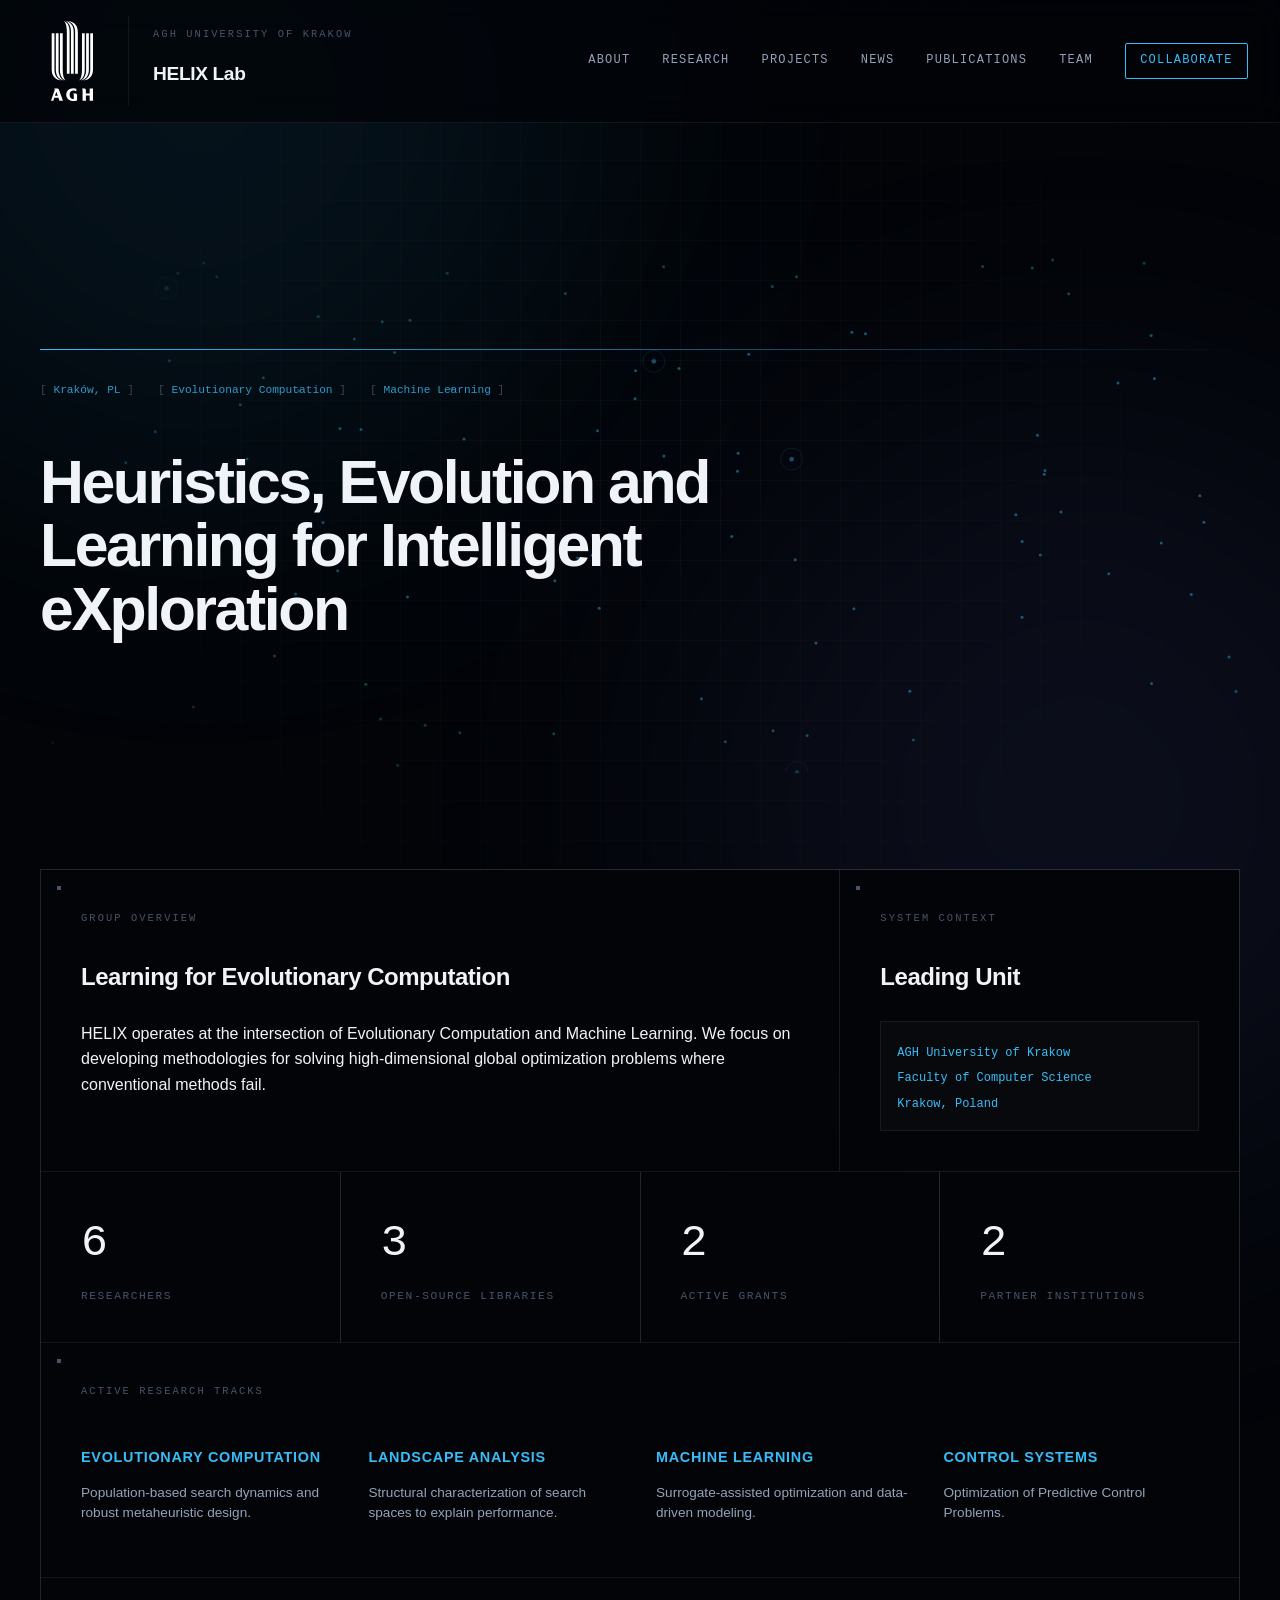
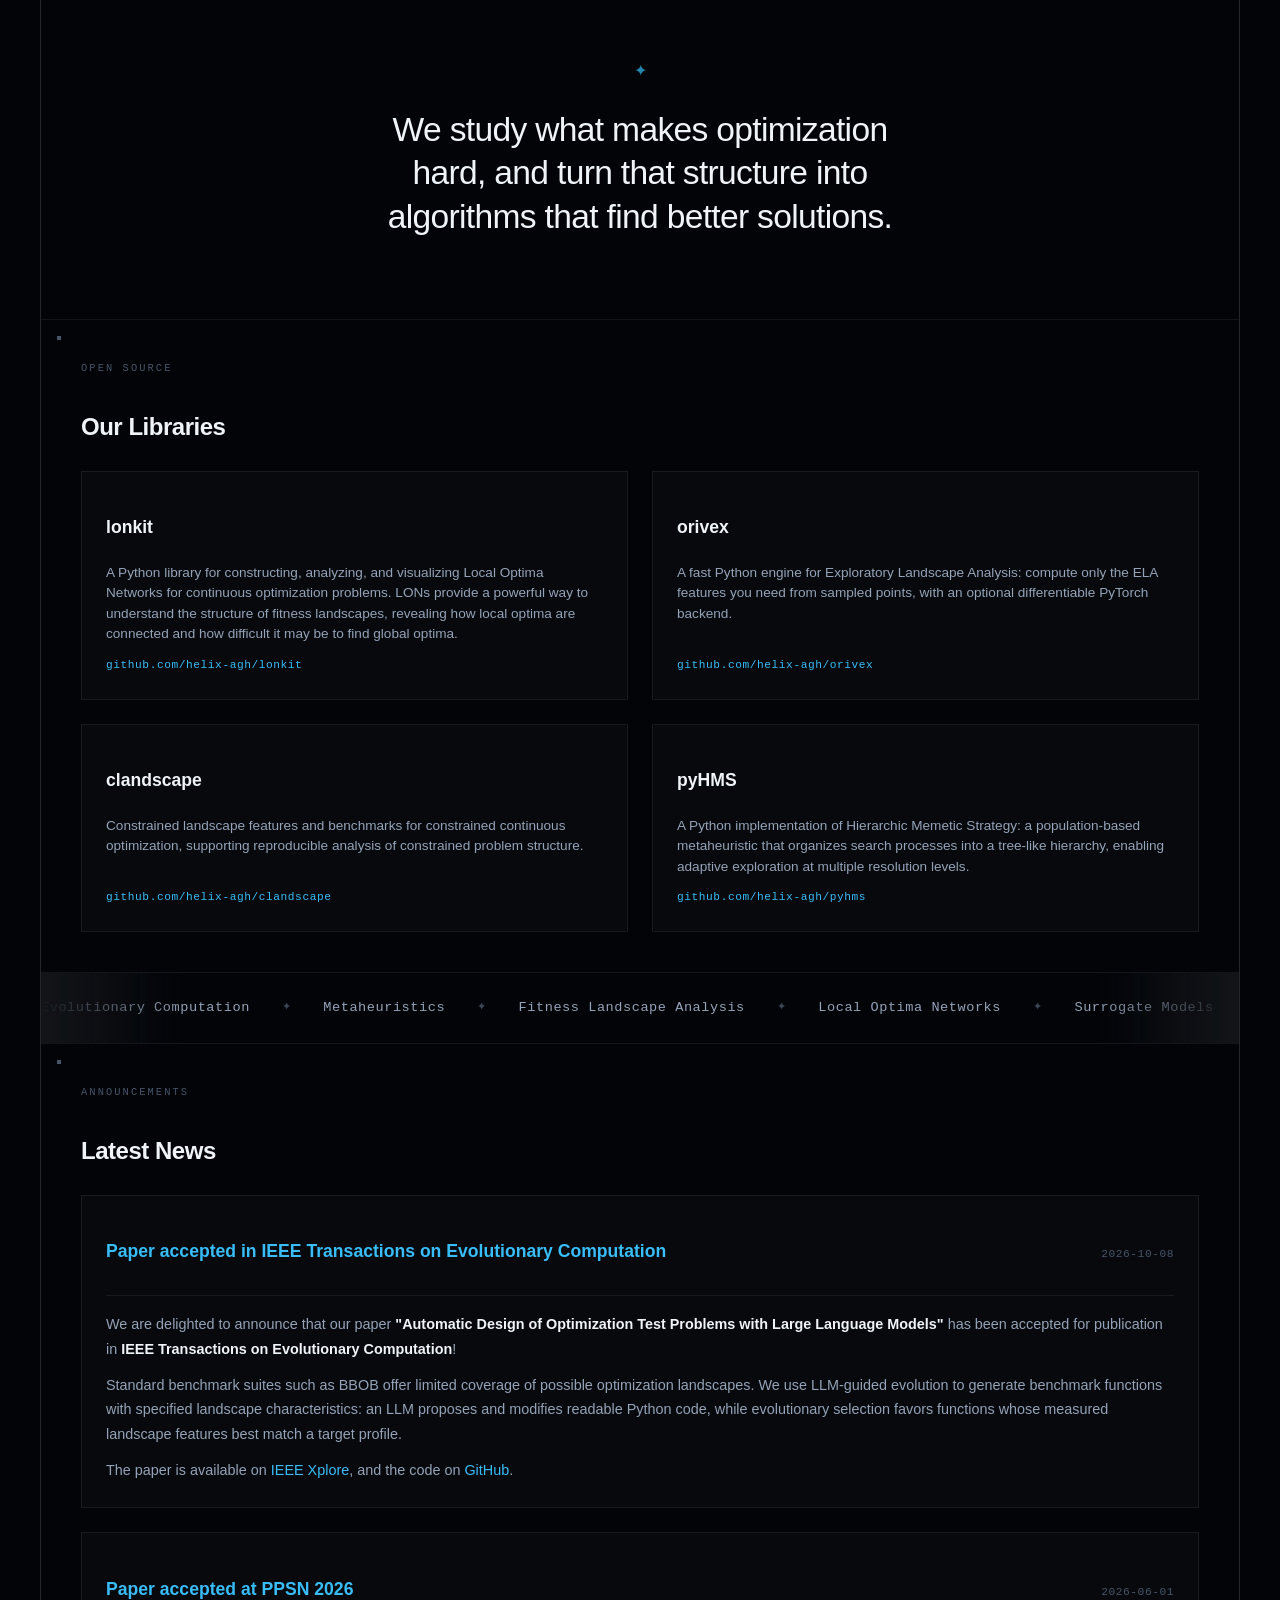
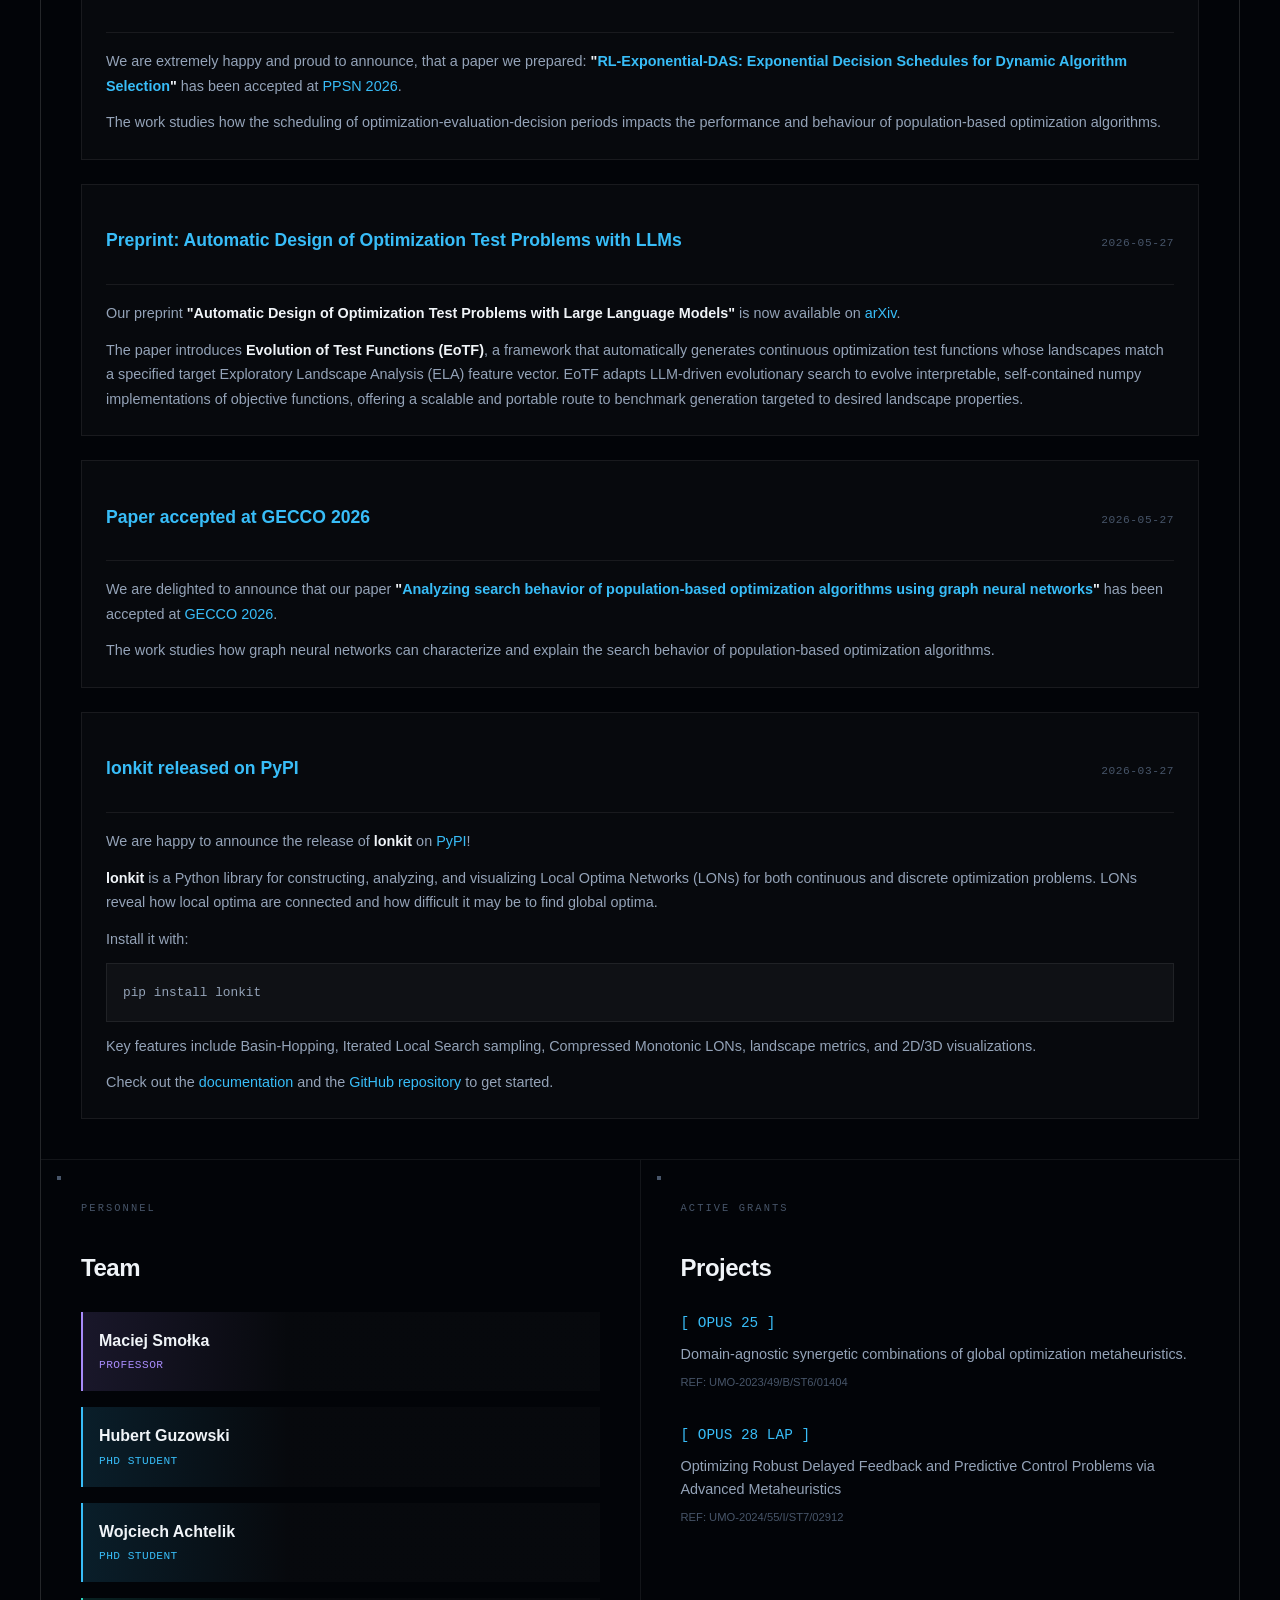
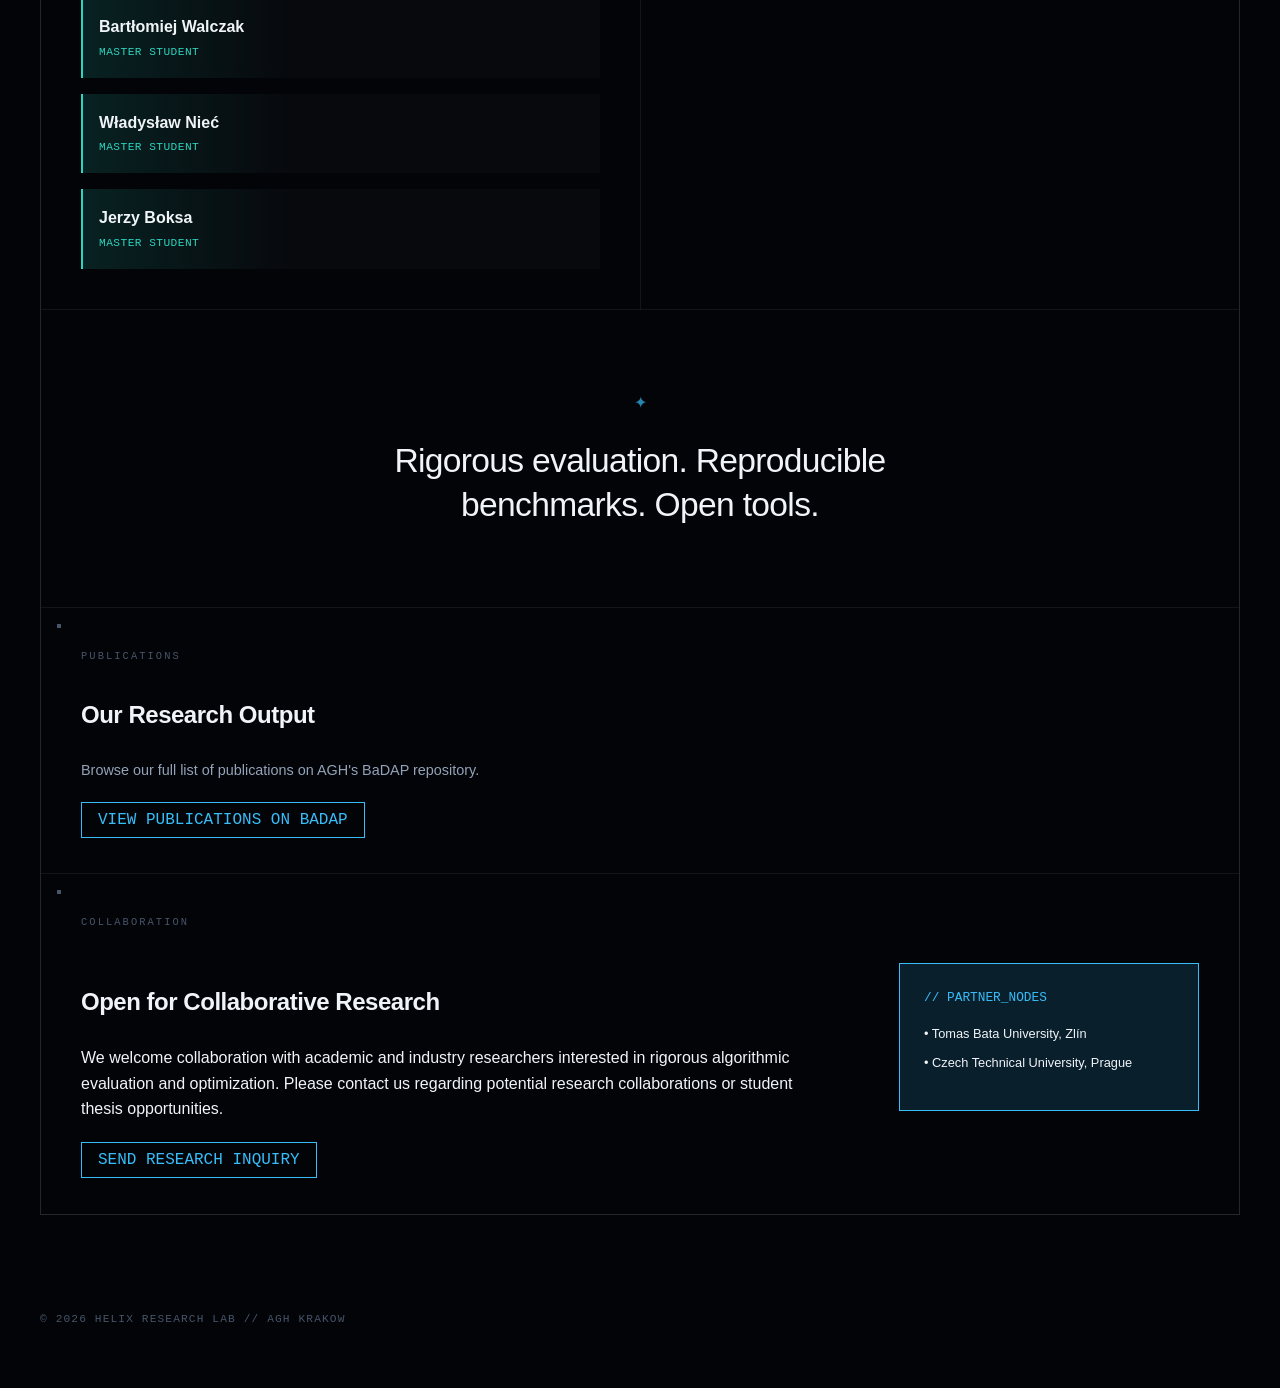
==== index.html @ 3aa46612 "feat: replace DynamicAlgorithmSelection with orivex in projects and align card links" ====
<!doctype html>
<html lang="en">

<head>
  <meta charset="UTF-8">
  <meta name="viewport" content="width=device-width, initial-scale=1.0">
  <title>HELIX Research Group | AGH University of Krakow</title>
  <meta name="description"
    content="HELIX Research Group at AGH University of Krakow, Poland — evolutionary computation, metaheuristics, fitness landscape analysis, surrogate-assisted optimization, and machine learning for global optimization.">
  <meta name="keywords"
    content="evolutionary computation, metaheuristics, global optimization, fitness landscape analysis, surrogate-assisted optimization, machine learning, AGH University, Krakow, research group, computational intelligence">
  <meta name="robots" content="index, follow">
  <link rel="canonical" href="https://helix-agh.github.io/">
  <link rel="icon" type="image/png" href="assets/agh-tile.png">
  <meta property="og:locale" content="en_US">
  <meta property="og:type" content="website">
  <meta property="og:site_name" content="HELIX Research Group">
  <meta property="og:title" content="HELIX Research Group | AGH University of Krakow">
  <meta property="og:description"
    content="HELIX Research Group at AGH University of Krakow, Poland — evolutionary computation, metaheuristics, fitness landscape analysis, surrogate-assisted optimization, and machine learning for global optimization.">
  <meta property="og:url" content="https://helix-agh.github.io/">
  <meta property="og:image" content="https://helix-agh.github.io/assets/og.png">
  <meta property="og:image:type" content="image/png">
  <meta property="og:image:width" content="1200">
  <meta property="og:image:height" content="630">
  <meta property="og:image:alt" content="HELIX Research Group — AGH University of Krakow">
  <meta name="twitter:card" content="summary_large_image">
  <meta name="twitter:title" content="HELIX Research Group | AGH University of Krakow">
  <meta name="twitter:description"
    content="HELIX Research Group at AGH University of Krakow, Poland — evolutionary computation, metaheuristics, fitness landscape analysis, surrogate-assisted optimization, and machine learning for global optimization.">
  <meta name="twitter:image" content="https://helix-agh.github.io/assets/og.png">
  <meta name="twitter:image:alt" content="HELIX Research Group — AGH University of Krakow">
  <link rel="preload" href="assets/fonts/SpaceGrotesk-700-latin.woff2" as="font" type="font/woff2" crossorigin>
  <link rel="preload" href="assets/fonts/SpaceGrotesk-400-latin.woff2" as="font" type="font/woff2" crossorigin>
  <link rel="stylesheet" href="styles.css">
  <script type="application/ld+json">
    {
      "@context": "https://schema.org",
      "@graph": [
        {
          "@type": "WebSite",
          "@id": "https://helix-agh.github.io/#website",
          "url": "https://helix-agh.github.io/",
          "name": "HELIX Research Group"
        },
        {
          "@type": "WebPage",
          "@id": "https://helix-agh.github.io/#webpage",
          "url": "https://helix-agh.github.io/",
          "name": "HELIX Research Group | AGH University of Krakow",
          "description": "HELIX Research Group at AGH University of Krakow — evolutionary computation, metaheuristics, fitness landscape analysis, surrogate-assisted optimization, and machine learning for global optimization.",
          "isPartOf": {
            "@id": "https://helix-agh.github.io/#website"
          },
          "about": {
            "@id": "https://helix-agh.github.io/#organization"
          }
        },
        {
          "@type": "ResearchOrganization",
          "@id": "https://helix-agh.github.io/#organization",
          "name": "HELIX Research Group",
          "alternateName": "HELIX Lab",
          "url": "https://helix-agh.github.io/",
          "logo": {
            "@type": "ImageObject",
            "url": "https://helix-agh.github.io/assets/agh-tile.png"
          },
          "image": "https://helix-agh.github.io/assets/og.png",
          "description": "HELIX Research Group at AGH University of Krakow — evolutionary computation, metaheuristics, fitness landscape analysis, surrogate-assisted optimization, and machine learning for global optimization.",
          "email": "wachtelik@agh.edu.pl",
          "location": {
            "@type": "Place",
            "name": "Krakow, Poland"
          },
          "parentOrganization": {
            "@type": "CollegeOrUniversity",
            "name": "AGH University of Krakow",
            "url": "https://www.agh.edu.pl/"
          },
          "sameAs": [
            "https://github.com/helix-agh",
            "https://badap.agh.edu.pl/autorzy/zespoly/helix-00552?limit=20&language=en"
          ]
        },
        {
          "@type": "Person",
          "@id": "https://helix-agh.github.io/#maciej-smolka",
          "name": "Maciej Smołka",
          "jobTitle": "Professor",
          "affiliation": {
            "@id": "https://helix-agh.github.io/#organization"
          }
        },
        {
          "@type": "Person",
          "@id": "https://helix-agh.github.io/#hubert-guzowski",
          "name": "Hubert Guzowski",
          "jobTitle": "PhD Student",
          "affiliation": {
            "@id": "https://helix-agh.github.io/#organization"
          }
        },
        {
          "@type": "Person",
          "@id": "https://helix-agh.github.io/#wojciech-achtelik",
          "name": "Wojciech Achtelik",
          "jobTitle": "PhD Student",
          "affiliation": {
            "@id": "https://helix-agh.github.io/#organization"
          }
        },
        {
          "@type": "Person",
          "@id": "https://helix-agh.github.io/#bartlomiej-walczak",
          "name": "Bartłomiej Walczak",
          "jobTitle": "Master Student",
          "affiliation": {
            "@id": "https://helix-agh.github.io/#organization"
          }
        },
        {
          "@type": "Person",
          "@id": "https://helix-agh.github.io/#wladyslaw-niec",
          "name": "Władysław Nieć",
          "jobTitle": "Master Student",
          "affiliation": {
            "@id": "https://helix-agh.github.io/#organization"
          }
        },
        {
          "@type": "Person",
          "@id": "https://helix-agh.github.io/#jerzy-boksa",
          "name": "Jerzy Boksa",
          "jobTitle": "Master Student",
          "affiliation": {
            "@id": "https://helix-agh.github.io/#organization"
          }
        }
      ]
    }
  </script>

  <!-- Google tag (gtag.js) -->
  <script async src="https://www.googletagmanager.com/gtag/js?id=G-CJT02Z2Z7W"></script>
  <script>
    window.dataLayer = window.dataLayer || [];
    function gtag(){dataLayer.push(arguments);}
    gtag('js', new Date());

    gtag('config', 'G-CJT02Z2Z7W');
  </script>
</head>

<body>
  <div class="preloader" aria-hidden="true">
    <div class="preloader-mark">HELIX&nbsp;<span class="spark">&#10022;</span></div>
  </div>

  <div class="bg-overlay" aria-hidden="true"></div>
  <div class="glow-orb glow-1"></div>
  <div class="glow-orb glow-2"></div>

  <nav class="topbar">
    <a href="/" class="brand">
      <img src="assets/agh.svg" alt="AGH University of Krakow logo" width="80" height="80">
      <div class="brand-text">
        <p class="brand-kicker">AGH University of Krakow</p>
        <h1 class="brand-name">HELIX Lab</h1>
      </div>
    </a>
    <div class="nav-links">
      <a href="#about">About</a>
      <a href="#research">Research</a>
      <a href="#projects">Projects</a>
      <a href="#announcements">News</a>
      <a href="#publications">Publications</a>
      <a href="#team">Team</a>
      <a href="#involved" class="nav-cta">Collaborate</a>
    </div>
  </nav>

  <header class="hero">
    <canvas class="hero-canvas" aria-hidden="true"></canvas>
    <div class="hero-inner">
      <div class="technical-line"></div>
      <div class="hero-metadata">
        <span>Kraków, PL</span>
        <span>Evolutionary Computation</span>
        <span>Machine Learning</span>
      </div>
      <h2 class="hero-title">Heuristics, Evolution and Learning for Intelligent eXploration</h2>
    </div>
  </header>

  <main class="bento-grid">
    <!-- Lab Overview -->
    <section id="about" class="card span-8" data-reveal>
      <span class="card-label">Group Overview</span>
      <h2 class="card-title">Learning for Evolutionary Computation</h2>
      <div class="card-content">
        <p>HELIX operates at the intersection of Evolutionary Computation and
          Machine Learning. We focus on developing methodologies for solving high-dimensional global optimization
          problems where conventional methods fail.</p>
      </div>
    </section>

    <!-- Context Info -->
    <section class="card span-4" data-reveal>
      <span class="card-label">System Context</span>
      <h2 class="card-title">Leading Unit</h2>
      <div class="card-content">
        <div
          style="margin-top: 1rem; padding: 1rem; background: rgba(255,255,255,0.02); border: 1px solid var(--panel-border);">
          <code style="font-family: var(--font-mono); font-size: 0.75rem; color: var(--accent);">
            AGH University of Krakow<br>
            Faculty of Computer Science<br>
            Krakow, Poland
          </code>
        </div>
      </div>
    </section>

    <!-- Stat Strip -->
    <section class="card span-12 stats-band" data-reveal>
      <div class="stat-cell">
        <div class="stat-num"><span data-count="6">6</span></div>
        <div class="stat-label">Researchers</div>
      </div>
      <div class="stat-cell">
        <div class="stat-num"><span data-count="3">3</span></div>
        <div class="stat-label">Open-source libraries</div>
      </div>
      <div class="stat-cell">
        <div class="stat-num"><span data-count="2">2</span></div>
        <div class="stat-label">Active grants</div>
      </div>
      <div class="stat-cell">
        <div class="stat-num"><span data-count="2">2</span></div>
        <div class="stat-label">Partner institutions</div>
      </div>
    </section>

    <!-- Research Tracks -->
    <section id="research" class="card span-12" data-reveal>
      <span class="card-label">Active Research Tracks</span>
      <div class="area-grid">
        <div class="area-item">
          <h3>Evolutionary Computation</h3>
          <p>Population-based search dynamics and robust metaheuristic design.</p>
        </div>
        <div class="area-item">
          <h3>Landscape Analysis</h3>
          <p>Structural characterization of search spaces to explain performance.</p>
        </div>
        <div class="area-item">
          <h3>Machine Learning</h3>
          <p>Surrogate-assisted optimization and data-driven modeling.</p>
        </div>
        <div class="area-item">
          <h3>Control Systems</h3>
          <p>Optimization of Predictive Control Problems.</p>
        </div>
      </div>
    </section>

    <!-- Statement -->
    <section class="span-12 statement-band" data-reveal>
      <span class="spark" aria-hidden="true">&#10022;</span>
      <p>We study what makes optimization hard, and turn that structure into algorithms that find better solutions.</p>
    </section>

    <!-- Open Source Projects -->
    <section id="projects" class="card span-12" data-reveal>
      <span class="card-label">Open Source</span>
      <h2 class="card-title">Our Libraries</h2>
      <div class="project-grid">
        <a href="https://github.com/helix-agh/lonkit" target="_blank" rel="noopener" class="project-card">
          <div class="project-info">
            <h3>lonkit</h3>
            <p>A Python library for constructing, analyzing, and visualizing Local Optima Networks for continuous
              optimization problems. LONs provide a powerful way to understand the structure of fitness landscapes,
              revealing how local optima are connected and how difficult it may be to find global optima.</p>
            <span class="project-link">github.com/helix-agh/lonkit</span>
          </div>
        </a>
        <a href="https://github.com/helix-agh/orivex" target="_blank" rel="noopener" class="project-card">
          <div class="project-info">
            <h3>orivex</h3>
            <p>A fast Python engine for Exploratory Landscape Analysis: compute only the ELA features you need from
              sampled points, with an optional differentiable PyTorch backend.</p>
            <span class="project-link">github.com/helix-agh/orivex</span>
          </div>
        </a>
        <a href="https://github.com/helix-agh/clandscape" target="_blank" rel="noopener" class="project-card">
          <div class="project-info">
            <h3>clandscape</h3>
            <p>Constrained landscape features and benchmarks for constrained continuous optimization, supporting
              reproducible analysis of constrained problem structure.</p>
            <span class="project-link">github.com/helix-agh/clandscape</span>
          </div>
        </a>
        <a href="https://github.com/helix-agh/pyhms" target="_blank" rel="noopener" class="project-card">
          <div class="project-info">
            <h3>pyHMS</h3>
            <p>A Python implementation of Hierarchic Memetic Strategy: a population-based metaheuristic that
              organizes search processes into a tree-like hierarchy, enabling adaptive exploration at multiple
              resolution levels.</p>
            <span class="project-link">github.com/helix-agh/pyhms</span>
          </div>
        </a>
      </div>
    </section>

    <!-- Research themes ticker -->
    <section class="span-12 ticker" data-reveal aria-hidden="true">
      <div class="ticker-track">
        <span>Evolutionary Computation</span><span class="spark">&#10022;</span>
        <span>Metaheuristics</span><span class="spark">&#10022;</span>
        <span>Fitness Landscape Analysis</span><span class="spark">&#10022;</span>
        <span>Local Optima Networks</span><span class="spark">&#10022;</span>
        <span>Surrogate Models</span><span class="spark">&#10022;</span>
        <span>Hierarchic Memetic Strategy</span><span class="spark">&#10022;</span>
        <span>Global Optimization</span><span class="spark">&#10022;</span>
        <span>Predictive Control</span><span class="spark">&#10022;</span>
        <span>Evolutionary Computation</span><span class="spark">&#10022;</span>
        <span>Metaheuristics</span><span class="spark">&#10022;</span>
        <span>Fitness Landscape Analysis</span><span class="spark">&#10022;</span>
        <span>Local Optima Networks</span><span class="spark">&#10022;</span>
        <span>Surrogate Models</span><span class="spark">&#10022;</span>
        <span>Hierarchic Memetic Strategy</span><span class="spark">&#10022;</span>
        <span>Global Optimization</span><span class="spark">&#10022;</span>
        <span>Predictive Control</span><span class="spark">&#10022;</span>
      </div>
    </section>

    <!-- Announcements -->
    <section id="announcements" class="card span-12" data-reveal>
      <span class="card-label">Announcements</span>
      <h2 class="card-title">Latest News</h2>
      <div class="announcements-list" id="announcements-list">
        <noscript>
          <p style="color: var(--ink-soft); font-size: 0.9rem;">Enable JavaScript to view announcements.</p>
        </noscript>
      </div>
    </section>

    <!-- Team -->
    <section id="team" class="card span-6" data-reveal>
      <span class="card-label">Personnel</span>
      <h2 class="card-title">Team</h2>
      <div class="team-list">
        <div class="team-member role-professor">
          <div class="team-name">Maciej Smołka</div>
          <div class="team-role">Professor</div>
        </div>
        <div class="team-member role-phd">
          <div class="team-name">Hubert Guzowski</div>
          <div class="team-role">PhD Student</div>
        </div>
        <div class="team-member role-phd">
          <div class="team-name">Wojciech Achtelik</div>
          <div class="team-role">PhD Student</div>
        </div>
        <div class="team-member role-master">
          <div class="team-name">Bartłomiej Walczak</div>
          <div class="team-role">Master Student</div>
        </div>
        <div class="team-member role-master">
          <div class="team-name">Władysław Nieć</div>
          <div class="team-role">Master Student</div>
        </div>
        <div class="team-member role-master">
          <div class="team-name">Jerzy Boksa</div>
          <div class="team-role">Master Student</div>
        </div>
      </div>
    </section>

    <!-- Grants -->
    <section class="card span-6" data-reveal>
      <span class="card-label">Active Grants</span>
      <h2 class="card-title">Projects</h2>
      <div style="font-size: 0.9rem; color: var(--ink-soft);">
        <div style="margin-bottom: 2rem;">
          <a href="opus25.html" style="font-family: var(--font-mono); color: var(--accent); margin-bottom: 0.5rem; display: block; text-decoration: none;">[ OPUS 25 ]</a>
          <div>Domain-agnostic synergetic combinations of global optimization metaheuristics.</div>
          <div style="font-size: 0.7rem; margin-top: 0.5rem; color: var(--ink-muted);">REF: UMO-2023/49/B/ST6/01404
          </div>
        </div>
        <div>
          <div style="font-family: var(--font-mono); color: var(--accent); margin-bottom: 0.5rem;">[ OPUS 28 LAP ]</div>
          <div>Optimizing Robust Delayed Feedback and Predictive Control Problems via Advanced Metaheuristics</div>
          <div style="font-size: 0.7rem; margin-top: 0.5rem; color: var(--ink-muted);">REF: UMO-2024/55/I/ST7/02912
          </div>
        </div>
      </div>
    </section>

    <!-- Statement -->
    <section class="span-12 statement-band" data-reveal>
      <span class="spark" aria-hidden="true">&#10022;</span>
      <p>Rigorous evaluation. Reproducible benchmarks. Open tools.</p>
    </section>

    <!-- Publications -->
    <section id="publications" class="card span-12" data-reveal>
      <span class="card-label">Publications</span>
      <h2 class="card-title">Our Research Output</h2>
      <p style="font-size: 0.9rem; color: var(--ink-soft); margin-bottom: 1.5rem;">Browse our full list of publications
        on AGH's BaDAP repository.</p>
      <a href="https://badap.agh.edu.pl/autorzy/zespoly/helix-00552?limit=20&language=en" target="_blank" rel="noopener"
        style="color: var(--accent); font-family: var(--font-mono); text-decoration: none; border: 1px solid var(--accent); padding: 0.5rem 1rem;">
        VIEW PUBLICATIONS ON BADAP
      </a>
    </section>

    <!-- Involvement -->
    <section id="involved" class="card span-12" data-reveal>
      <span class="card-label">Collaboration</span>
      <div class="collab-layout">
        <div style="flex: 1;">
          <h2 class="card-title">Open for Collaborative Research</h2>
          <p>We welcome collaboration with academic and industry researchers interested in rigorous algorithmic
            evaluation and optimization. Please contact us regarding potential research collaborations or student thesis
            opportunities.</p>
          <div style="margin-top: 1.5rem;">
            <a href="mailto:wachtelik@agh.edu.pl"
              style="color: var(--accent); font-family: var(--font-mono); text-decoration: none; border: 1px solid var(--accent); padding: 0.5rem 1rem;">
              SEND RESEARCH INQUIRY
            </a>
          </div>
        </div>
        <div class="collab-partners">
          <div style="font-family: var(--font-mono); font-size: 0.8rem; margin-bottom: 1rem; color: var(--accent);">//
            PARTNER_NODES</div>
          <ul style="list-style: none; padding: 0; font-size: 0.8rem; color: var(--ink);">
            <li style="margin-bottom: 0.5rem;">• Tomas Bata University, Zlín</li>
            <li>• Czech Technical University, Prague</li>
          </ul>
        </div>
      </div>
    </section>
  </main>

  <script>
    // Minimal markdown -> HTML (bold, links, inline + fenced code, paragraphs).
    // Replaces the marked CDN dependency: no third-party, no render-blocking request.
    function mdToHtml(md) {
      const esc = (s) => s.replace(/&/g, '&amp;').replace(/</g, '&lt;').replace(/>/g, '&gt;');
      const codes = [];
      md = md.replace(/```[\w-]*\n([\s\S]*?)```/g, (_, c) => {
        codes.push('<pre><code>' + esc(c.replace(/\n$/, '')) + '</code></pre>');
        return '@@CB' + (codes.length - 1) + '@@';
      });
      const inline = (t) => esc(t)
        .replace(/`([^`]+)`/g, (_, c) => '<code>' + c + '</code>')
        .replace(/\*\*([^*]+)\*\*/g, '<strong>$1</strong>')
        .replace(/\[([^\]]+)\]\(([^)]+)\)/g, '<a href="$2" target="_blank" rel="noopener">$1</a>');
      return md.split(/\n{2,}/).map((b) => {
        b = b.trim();
        if (!b) return '';
        if (/^@@CB\d+@@$/.test(b)) return codes[+b.replace(/[^\d]/g, '')];
        return '<p>' + inline(b).replace(/\n/g, ' ') + '</p>';
      }).join('').replace(/@@CB(\d+)@@/g, (_, i) => codes[+i]);
    }

    (async function () {
      const list = document.getElementById('announcements-list');
      try {
        const res = await fetch('announcements/index.json');
        const posts = await res.json();
        for (const post of posts) {
          const md = await (await fetch('announcements/' + post.file)).text();
          const article = document.createElement('article');
          article.className = 'announcement';
          article.innerHTML =
            '<div class="announcement-header">' +
            '<h3 class="announcement-title">' + post.title + '</h3>' +
            '<time class="announcement-date">' + post.date + '</time>' +
            '</div>' +
            '<div class="announcement-body">' + mdToHtml(md) + '</div>';
          list.appendChild(article);
        }
      } catch (e) {
        list.innerHTML = '<p style="color:var(--ink-muted);font-size:0.9rem;">Could not load announcements.</p>';
      }
    })();
  </script>

  <footer>
    <div>&copy; 2026 HELIX RESEARCH LAB // AGH KRAKOW</div>
  </footer>

  <script src="main.js" defer></script>
</body>

</html>
---- styles.css ----
/* Self-hosted fonts (latin + latin-ext for Polish glyphs) */
/* latin-ext */
@font-face {
  font-family: 'IBM Plex Mono';
  font-style: normal;
  font-weight: 400;
  font-display: swap;
  src: url(assets/fonts/IBMPlexMono-400-latin-ext.woff2) format('woff2');
  unicode-range: U+0100-02BA, U+02BD-02C5, U+02C7-02CC, U+02CE-02D7, U+02DD-02FF, U+0304, U+0308, U+0329, U+1D00-1DBF, U+1E00-1E9F, U+1EF2-1EFF, U+2020, U+20A0-20AB, U+20AD-20C0, U+2113, U+2C60-2C7F, U+A720-A7FF;
}
/* latin */
@font-face {
  font-family: 'IBM Plex Mono';
  font-style: normal;
  font-weight: 400;
  font-display: swap;
  src: url(assets/fonts/IBMPlexMono-400-latin.woff2) format('woff2');
  unicode-range: U+0000-00FF, U+0131, U+0152-0153, U+02BB-02BC, U+02C6, U+02DA, U+02DC, U+0304, U+0308, U+0329, U+2000-206F, U+20AC, U+2122, U+2191, U+2193, U+2212, U+2215, U+FEFF, U+FFFD;
}
/* latin-ext */
@font-face {
  font-family: 'IBM Plex Mono';
  font-style: normal;
  font-weight: 500;
  font-display: swap;
  src: url(assets/fonts/IBMPlexMono-500-latin-ext.woff2) format('woff2');
  unicode-range: U+0100-02BA, U+02BD-02C5, U+02C7-02CC, U+02CE-02D7, U+02DD-02FF, U+0304, U+0308, U+0329, U+1D00-1DBF, U+1E00-1E9F, U+1EF2-1EFF, U+2020, U+20A0-20AB, U+20AD-20C0, U+2113, U+2C60-2C7F, U+A720-A7FF;
}
/* latin */
@font-face {
  font-family: 'IBM Plex Mono';
  font-style: normal;
  font-weight: 500;
  font-display: swap;
  src: url(assets/fonts/IBMPlexMono-500-latin.woff2) format('woff2');
  unicode-range: U+0000-00FF, U+0131, U+0152-0153, U+02BB-02BC, U+02C6, U+02DA, U+02DC, U+0304, U+0308, U+0329, U+2000-206F, U+20AC, U+2122, U+2191, U+2193, U+2212, U+2215, U+FEFF, U+FFFD;
}
/* latin-ext */
@font-face {
  font-family: 'Space Grotesk';
  font-style: normal;
  font-weight: 400;
  font-display: swap;
  src: url(assets/fonts/SpaceGrotesk-400-latin-ext.woff2) format('woff2');
  unicode-range: U+0100-02BA, U+02BD-02C5, U+02C7-02CC, U+02CE-02D7, U+02DD-02FF, U+0304, U+0308, U+0329, U+1D00-1DBF, U+1E00-1E9F, U+1EF2-1EFF, U+2020, U+20A0-20AB, U+20AD-20C0, U+2113, U+2C60-2C7F, U+A720-A7FF;
}
/* latin */
@font-face {
  font-family: 'Space Grotesk';
  font-style: normal;
  font-weight: 400;
  font-display: swap;
  src: url(assets/fonts/SpaceGrotesk-400-latin.woff2) format('woff2');
  unicode-range: U+0000-00FF, U+0131, U+0152-0153, U+02BB-02BC, U+02C6, U+02DA, U+02DC, U+0304, U+0308, U+0329, U+2000-206F, U+20AC, U+2122, U+2191, U+2193, U+2212, U+2215, U+FEFF, U+FFFD;
}
/* latin-ext */
@font-face {
  font-family: 'Space Grotesk';
  font-style: normal;
  font-weight: 500;
  font-display: swap;
  src: url(assets/fonts/SpaceGrotesk-500-latin-ext.woff2) format('woff2');
  unicode-range: U+0100-02BA, U+02BD-02C5, U+02C7-02CC, U+02CE-02D7, U+02DD-02FF, U+0304, U+0308, U+0329, U+1D00-1DBF, U+1E00-1E9F, U+1EF2-1EFF, U+2020, U+20A0-20AB, U+20AD-20C0, U+2113, U+2C60-2C7F, U+A720-A7FF;
}
/* latin */
@font-face {
  font-family: 'Space Grotesk';
  font-style: normal;
  font-weight: 500;
  font-display: swap;
  src: url(assets/fonts/SpaceGrotesk-500-latin.woff2) format('woff2');
  unicode-range: U+0000-00FF, U+0131, U+0152-0153, U+02BB-02BC, U+02C6, U+02DA, U+02DC, U+0304, U+0308, U+0329, U+2000-206F, U+20AC, U+2122, U+2191, U+2193, U+2212, U+2215, U+FEFF, U+FFFD;
}
/* latin-ext */
@font-face {
  font-family: 'Space Grotesk';
  font-style: normal;
  font-weight: 700;
  font-display: swap;
  src: url(assets/fonts/SpaceGrotesk-700-latin-ext.woff2) format('woff2');
  unicode-range: U+0100-02BA, U+02BD-02C5, U+02C7-02CC, U+02CE-02D7, U+02DD-02FF, U+0304, U+0308, U+0329, U+1D00-1DBF, U+1E00-1E9F, U+1EF2-1EFF, U+2020, U+20A0-20AB, U+20AD-20C0, U+2113, U+2C60-2C7F, U+A720-A7FF;
}
/* latin */
@font-face {
  font-family: 'Space Grotesk';
  font-style: normal;
  font-weight: 700;
  font-display: swap;
  src: url(assets/fonts/SpaceGrotesk-700-latin.woff2) format('woff2');
  unicode-range: U+0000-00FF, U+0131, U+0152-0153, U+02BB-02BC, U+02C6, U+02DA, U+02DC, U+0304, U+0308, U+0329, U+2000-206F, U+20AC, U+2122, U+2191, U+2193, U+2212, U+2215, U+FEFF, U+FFFD;
}

:root {
  --bg: #020408;
  --bg-grid: rgba(255, 255, 255, 0.03);
  --panel: rgba(6, 10, 18, 0.8);
  --panel-border: rgba(255, 255, 255, 0.07);
  --panel-hover: rgba(76, 175, 242, 0.1);
  --ink: #f0f4f8;
  --ink-soft: #94a3b8;
  --ink-muted: #475569;
  --accent: #38bdf8; /* Sophisticated Science Blue */
  --accent-2: #818cf8;
  --accent-dim: rgba(56, 189, 248, 0.15);
  --role-professor: #a78bfa;
  --role-phd: #38bdf8;
  --role-master: #2dd4bf;
  --role-professor-dim: rgba(167, 139, 250, 0.14);
  --role-phd-dim: rgba(56, 189, 248, 0.14);
  --role-master-dim: rgba(45, 212, 191, 0.14);
  --font-sans: "Space Grotesk", sans-serif;
  --font-mono: "IBM Plex Mono", monospace;
  --glass: blur(16px);
}

* {
  box-sizing: border-box;
  -webkit-font-smoothing: antialiased;
}

html {
  scroll-behavior: smooth;
  background: var(--bg);
}

body {
  margin: 0;
  padding: 0;
  font-family: var(--font-sans);
  color: var(--ink);
  line-height: 1.6;
  overflow-x: hidden;
}

/* Technical Grid Background */
.bg-overlay {
  position: fixed;
  top: 0;
  left: 0;
  width: 100%;
  height: 100%;
  z-index: -1;
  background-image: 
    linear-gradient(var(--bg-grid) 1px, transparent 1px),
    linear-gradient(90deg, var(--bg-grid) 1px, transparent 1px);
  background-size: 40px 40px;
  mask-image: radial-gradient(circle at 50% 50%, black, transparent 90%);
}

.glow-orb {
  position: absolute;
  width: 800px;
  height: 800px;
  border-radius: 50%;
  filter: blur(140px);
  opacity: 0.08;
  pointer-events: none;
}

.glow-1 { background: var(--accent); top: -300px; left: -200px; }
.glow-2 { background: var(--accent-2); bottom: -300px; right: -200px; }

/* Navigation - Sharper, more technical */
.topbar {
  position: sticky;
  top: 0;
  z-index: 100;
  width: 100%;
  padding: 1rem 2rem;
  background: rgba(2, 4, 8, 0.7);
  backdrop-filter: var(--glass);
  border-bottom: 1px solid var(--panel-border);
  display: flex;
  justify-content: space-between;
  align-items: center;
}

.brand {
  text-decoration: none;
  color: inherit;
  display: flex;
  gap: 1rem;
  align-items: center;
}

.brand img {
  width: 80px;
  height: 80px;
  object-fit: contain;
  transition: transform 0.3s ease;
}

.brand:hover img {
  transform: scale(1.05);
}

.brand-text {
  border-left: 1px solid var(--panel-border);
  padding-left: 1.5rem;
}

.brand-kicker {
  font-family: var(--font-mono);
  font-size: 0.65rem;
  color: var(--ink-muted);
  text-transform: uppercase;
  letter-spacing: 0.2em;
}

.brand-name {
  font-size: 1.2rem;
  font-weight: 700;
  letter-spacing: -0.02em;
}

.nav-links {
  display: flex;
  align-items: center;
  gap: 2rem;
}

.nav-links a {
  color: var(--ink-soft);
  text-decoration: none;
  font-family: var(--font-mono);
  font-size: 0.75rem;
  text-transform: uppercase;
  letter-spacing: 0.1em;
  transition: color 0.2s;
}

.nav-links a:hover {
  color: var(--accent);
}

/* Hero - Data-dense and serious */
.hero {
  width: min(1200px, 94vw);
  margin: 8rem auto 6rem;
}

.hero-metadata {
  font-family: var(--font-mono);
  font-size: 0.7rem;
  color: var(--accent);
  display: flex;
  gap: 1.5rem;
  margin-bottom: 2rem;
  opacity: 0.8;
}

.hero-metadata span::before {
  content: "[ ";
  color: var(--ink-muted);
}
.hero-metadata span::after {
  content: " ]";
  color: var(--ink-muted);
}

.hero-title {
  font-size: clamp(2.5rem, 5vw, 3.8rem);
  font-weight: 700;
  line-height: 1.05;
  letter-spacing: -0.04em;
  margin-bottom: 2rem;
  max-width: 22ch;
}

.hero-lead {
  font-size: 1.2rem;
  color: var(--ink-soft);
  max-width: 600px;
  margin-bottom: 3rem;
  border-left: 2px solid var(--accent-dim);
  padding-left: 1.5rem;
}

.btn {
  padding: 0.75rem 1.5rem;
  font-family: var(--font-mono);
  font-size: 0.8rem;
  font-weight: 600;
  text-transform: uppercase;
  letter-spacing: 0.1em;
  text-decoration: none;
  transition: all 0.2s;
  border: 1px solid var(--panel-border);
}

.btn-primary {
  background: var(--ink);
  color: var(--bg);
}

.btn-primary:hover {
  background: var(--accent);
  color: var(--bg);
  border-color: var(--accent);
}

.btn-secondary {
  color: var(--ink);
  background: rgba(255,255,255,0.03);
}

/* Bento Grid - Research Dashboard Style */
.bento-grid {
  display: grid;
  grid-template-columns: repeat(12, 1fr);
  gap: 1px; /* Sharp borders */
  background: var(--panel-border);
  width: min(1200px, 94vw);
  margin: 0 auto;
  border: 1px solid var(--panel-border);
}

.card {
  background: var(--bg);
  padding: 2.5rem;
  position: relative;
  transition: background 0.3s;
}

.card:hover {
  background: rgba(255,255,255,0.01);
}

.card::before {
  content: "";
  position: absolute;
  top: 1rem;
  left: 1rem;
  width: 4px;
  height: 4px;
  background: var(--ink-muted);
}

.card-label {
  font-family: var(--font-mono);
  font-size: 0.65rem;
  color: var(--ink-muted);
  text-transform: uppercase;
  letter-spacing: 0.2em;
  margin-bottom: 2rem;
  display: block;
}

.card-title {
  font-size: 1.5rem;
  font-weight: 600;
  margin-bottom: 1.5rem;
  letter-spacing: -0.02em;
}

/* Specific Card Layouts */
.span-4 { grid-column: span 4; }
.span-6 { grid-column: span 6; }
.span-8 { grid-column: span 8; }
.span-12 { grid-column: span 12; }

/* Research Stats */
.stat-row {
  display: flex;
  justify-content: space-between;
  padding: 0.75rem 0;
  border-bottom: 1px solid var(--panel-border);
}

.stat-value {
  font-family: var(--font-mono);
  color: var(--accent);
  font-weight: 600;
}

/* Area Grid */
.area-grid {
  display: grid;
  grid-template-columns: repeat(4, 1fr);
  gap: 2rem;
}

.area-item h3 {
  font-size: 0.9rem;
  font-weight: 700;
  margin-bottom: 0.75rem;
  color: var(--accent);
  text-transform: uppercase;
  letter-spacing: 0.05em;
}

.area-item p {
  font-size: 0.85rem;
  color: var(--ink-soft);
  line-height: 1.5;
}

/* Project Cards */
.project-grid {
  display: grid;
  grid-template-columns: repeat(2, 1fr);
  gap: 1.5rem;
}

.project-card {
  display: flex;
  gap: 1.5rem;
  padding: 1.5rem;
  border: 1px solid var(--panel-border);
  background: rgba(255, 255, 255, 0.02);
  text-decoration: none;
  color: inherit;
  transition: background 0.2s, border-color 0.2s;
}

.project-card:hover {
  background: var(--panel-hover);
  border-color: var(--accent);
}

.project-info {
  display: flex;
  flex-direction: column;
  flex: 1;
}

.project-info h3 {
  font-size: 1.1rem;
  font-weight: 700;
  margin-bottom: 0.5rem;
  color: var(--ink);
}

.project-info p {
  font-size: 0.85rem;
  color: var(--ink-soft);
  line-height: 1.5;
  margin-bottom: 0.75rem;
}

.project-link {
  margin-top: auto;
  font-family: var(--font-mono);
  font-size: 0.7rem;
  color: var(--accent);
  letter-spacing: 0.05em;
}

/* Team */
.team-list {
  display: grid;
  gap: 1rem;
}

.team-member {
  padding: 1rem;
  border-left: 2px solid var(--panel-border);
  background: rgba(255, 255, 255, 0.02);
}

.team-name {
  font-weight: 700;
}

.team-role {
  margin-top: 0.25rem;
  font-family: var(--font-mono);
  font-size: 0.7rem;
  letter-spacing: 0.04em;
  text-transform: uppercase;
}

.role-professor {
  border-left-color: var(--role-professor);
  background: linear-gradient(90deg, var(--role-professor-dim), rgba(255, 255, 255, 0.02) 40%);
}

.role-professor .team-role {
  color: var(--role-professor);
}

.role-phd {
  border-left-color: var(--role-phd);
  background: linear-gradient(90deg, var(--role-phd-dim), rgba(255, 255, 255, 0.02) 40%);
}

.role-phd .team-role {
  color: var(--role-phd);
}

.role-master {
  border-left-color: var(--role-master);
  background: linear-gradient(90deg, var(--role-master-dim), rgba(255, 255, 255, 0.02) 40%);
}

.role-master .team-role {
  color: var(--role-master);
}

/* Announcements */
.announcements-list {
  display: grid;
  gap: 1.5rem;
}

.announcement {
  padding: 1.5rem;
  border: 1px solid var(--panel-border);
  background: rgba(255, 255, 255, 0.02);
}

.announcement-header {
  display: flex;
  justify-content: space-between;
  align-items: baseline;
  margin-bottom: 1rem;
  padding-bottom: 0.75rem;
  border-bottom: 1px solid var(--panel-border);
}

.announcement-title {
  font-size: 1.1rem;
  font-weight: 700;
  color: var(--accent);
}

.announcement-date {
  font-family: var(--font-mono);
  font-size: 0.7rem;
  color: var(--ink-muted);
  letter-spacing: 0.05em;
  flex-shrink: 0;
  margin-left: 1.5rem;
}

.announcement-body {
  font-size: 0.9rem;
  color: var(--ink-soft);
  line-height: 1.7;
}

.announcement-body p {
  margin: 0 0 0.75rem;
}

.announcement-body p:last-child {
  margin-bottom: 0;
}

.announcement-body a {
  color: var(--accent);
  text-decoration: none;
}

.announcement-body a:hover {
  text-decoration: underline;
}

.announcement-body code {
  font-family: var(--font-mono);
  font-size: 0.8rem;
  background: rgba(255, 255, 255, 0.05);
  padding: 0.15em 0.4em;
  border: 1px solid var(--panel-border);
}

.announcement-body pre {
  background: rgba(255, 255, 255, 0.03);
  border: 1px solid var(--panel-border);
  padding: 1rem;
  overflow-x: auto;
  margin: 0.75rem 0;
}

.announcement-body pre code {
  background: none;
  border: none;
  padding: 0;
}

.announcement-body strong {
  color: var(--ink);
}

/* Collaboration Layout */
.collab-layout {
  display: flex;
  gap: 4rem;
  align-items: flex-start;
}

.collab-partners {
  width: 300px;
  flex-shrink: 0;
  padding: 1.5rem;
  background: var(--accent-dim);
  border: 1px solid var(--accent);
}

@media (max-width: 768px) {
  .project-grid { grid-template-columns: 1fr; }
  .collab-layout {
    flex-direction: column;
    gap: 2rem;
  }
  .collab-partners {
    width: 100%;
  }
}

/* Footer */
footer {
  width: min(1200px, 94vw);
  margin: 6rem auto 4rem;
  display: flex;
  justify-content: space-between;
  align-items: center;
  font-family: var(--font-mono);
  font-size: 0.7rem;
  color: var(--ink-muted);
  text-transform: uppercase;
  letter-spacing: 0.1em;
}

/* Animations */
@keyframes lineGrow {
  from { width: 0; }
  to { width: 100%; }
}

.technical-line {
  height: 1px;
  background: linear-gradient(90deg, var(--accent), transparent);
  margin-bottom: 2rem;
  animation: lineGrow 1.5s ease-out forwards;
}

@media (max-width: 1024px) {
  .span-4, .span-6, .span-8 { grid-column: span 6; }
  .area-grid { grid-template-columns: repeat(2, 1fr); }
}

@media (max-width: 768px) {
  .span-4, .span-6, .span-8, .span-12 { grid-column: span 12; }
  .nav-links a:not(.nav-cta) { display: none; }
  .area-grid { grid-template-columns: 1fr; }
  .hero-title { font-size: 2.5rem; }
  .stats-band { grid-template-columns: repeat(2, 1fr); }
  .topbar { padding: 0.75rem 1.25rem; }
  .brand img { width: 52px; height: 52px; }
  .brand-text { padding-left: 1rem; }
  .nav-cta { padding: 0.4rem 0.75rem; font-size: 0.7rem; }
  .statement-band { padding: 3.5rem 1.5rem; }
}

/* ---------- Spark motif ---------- */
.spark {
  color: var(--accent);
  font-style: normal;
  opacity: 0.85;
}

/* ---------- Preloader ---------- */
.preloader {
  position: fixed;
  inset: 0;
  z-index: 9999;
  display: flex;
  align-items: center;
  justify-content: center;
  background: var(--bg);
}

.preloader-mark {
  font-size: clamp(1.6rem, 4vw, 2.4rem);
  font-weight: 700;
  letter-spacing: 0.18em;
  padding-left: 0.18em;
  color: var(--ink);
  opacity: 0;
}

.preloader--active .preloader-mark {
  animation: preMark 1s ease forwards;
}

.preloader--active .preloader-mark .spark {
  display: inline-block;
  animation: preSpin 1.1s ease forwards;
}

.preloader--hide {
  opacity: 0;
  transition: opacity 0.6s ease;
  pointer-events: none;
}

@keyframes preMark {
  from { opacity: 0; letter-spacing: 0.4em; }
  to { opacity: 1; letter-spacing: 0.18em; }
}

@keyframes preSpin {
  from { transform: rotate(-90deg) scale(0.6); opacity: 0; }
  to { transform: rotate(0) scale(1); opacity: 0.85; }
}

/* ---------- Hero generative background ---------- */
.hero {
  position: relative;
  min-height: 58vh;
  display: flex;
  align-items: center;
}

.hero-canvas {
  position: absolute;
  inset: 0;
  width: 100%;
  height: 100%;
  z-index: 0;
  opacity: 0.85;
  -webkit-mask-image: radial-gradient(120% 100% at 70% 50%, black 35%, transparent 85%);
  mask-image: radial-gradient(120% 100% at 70% 50%, black 35%, transparent 85%);
  pointer-events: none;
}

.hero-inner {
  position: relative;
  z-index: 1;
  width: 100%;
}

/* ---------- Nav CTA ---------- */
.nav-cta {
  border: 1px solid var(--accent);
  color: var(--accent) !important;
  padding: 0.45rem 0.9rem;
  border-radius: 2px;
  transition: background 0.2s, color 0.2s;
}

.nav-cta:hover {
  background: var(--accent);
  color: var(--bg) !important;
}

/* ---------- Stat strip ---------- */
.stats-band {
  display: grid;
  grid-template-columns: repeat(4, 1fr);
  gap: 1px;
  padding: 0;
  background: var(--panel-border);
}

.stats-band::before { display: none; }

.stat-cell {
  background: var(--bg);
  padding: 2.25rem 2.5rem;
}

.stat-num {
  font-family: var(--font-mono);
  font-size: clamp(2rem, 4vw, 2.8rem);
  font-weight: 500;
  letter-spacing: -0.02em;
  color: var(--ink);
}

.stat-label {
  margin-top: 0.5rem;
  font-family: var(--font-mono);
  font-size: 0.7rem;
  text-transform: uppercase;
  letter-spacing: 0.14em;
  color: var(--ink-muted);
}

/* ---------- Statement bands ---------- */
.statement-band {
  background: var(--bg);
  text-align: center;
  padding: 5rem 2.5rem;
}

.statement-band .spark {
  display: block;
  font-size: 1rem;
  margin-bottom: 1.5rem;
  opacity: 0.7;
}

.statement-band p {
  margin: 0 auto;
  max-width: 30ch;
  font-size: clamp(1.4rem, 3vw, 2.1rem);
  font-weight: 500;
  line-height: 1.3;
  letter-spacing: -0.02em;
  color: var(--ink);
}

/* ---------- Research themes ticker ---------- */
.ticker {
  background: var(--bg);
  padding: 1.5rem 0;
  overflow: hidden;
  -webkit-mask-image: linear-gradient(90deg, transparent, black 12%, black 88%, transparent);
  mask-image: linear-gradient(90deg, transparent, black 12%, black 88%, transparent);
}

.ticker::before { display: none; }

.ticker-track {
  display: flex;
  align-items: center;
  gap: 2rem;
  width: max-content;
  animation: tickerScroll 64s linear infinite;
}

.ticker-track span {
  font-family: var(--font-mono);
  font-size: 0.85rem;
  letter-spacing: 0.04em;
  color: var(--ink-soft);
  white-space: nowrap;
}

.ticker-track .spark {
  font-size: 0.7rem;
  color: var(--ink-muted);
}

.ticker:hover .ticker-track {
  animation-play-state: paused;
}

@keyframes tickerScroll {
  from { transform: translateX(0); }
  to { transform: translateX(-50%); }
}

/* ---------- Scroll reveal ---------- */
[data-reveal] {
  opacity: 0;
  transform: translateY(14px);
  transition: opacity 0.6s ease, transform 0.6s ease;
}

[data-reveal].is-visible {
  opacity: 1;
  transform: none;
}

/* ---------- Hover micro-interactions ---------- */
.project-card,
.team-member {
  transition: background 0.2s, border-color 0.2s, transform 0.2s;
}

.project-card:hover,
.team-member:hover {
  transform: translateY(-2px);
}

@media (prefers-reduced-motion: reduce) {
  html { scroll-behavior: auto; }
  .preloader { display: none; }
  .technical-line { animation: none; width: 100%; }
  .ticker-track { animation: none; }
  [data-reveal] { opacity: 1; transform: none; transition: none; }
  .project-card:hover, .team-member:hover { transform: none; }
}
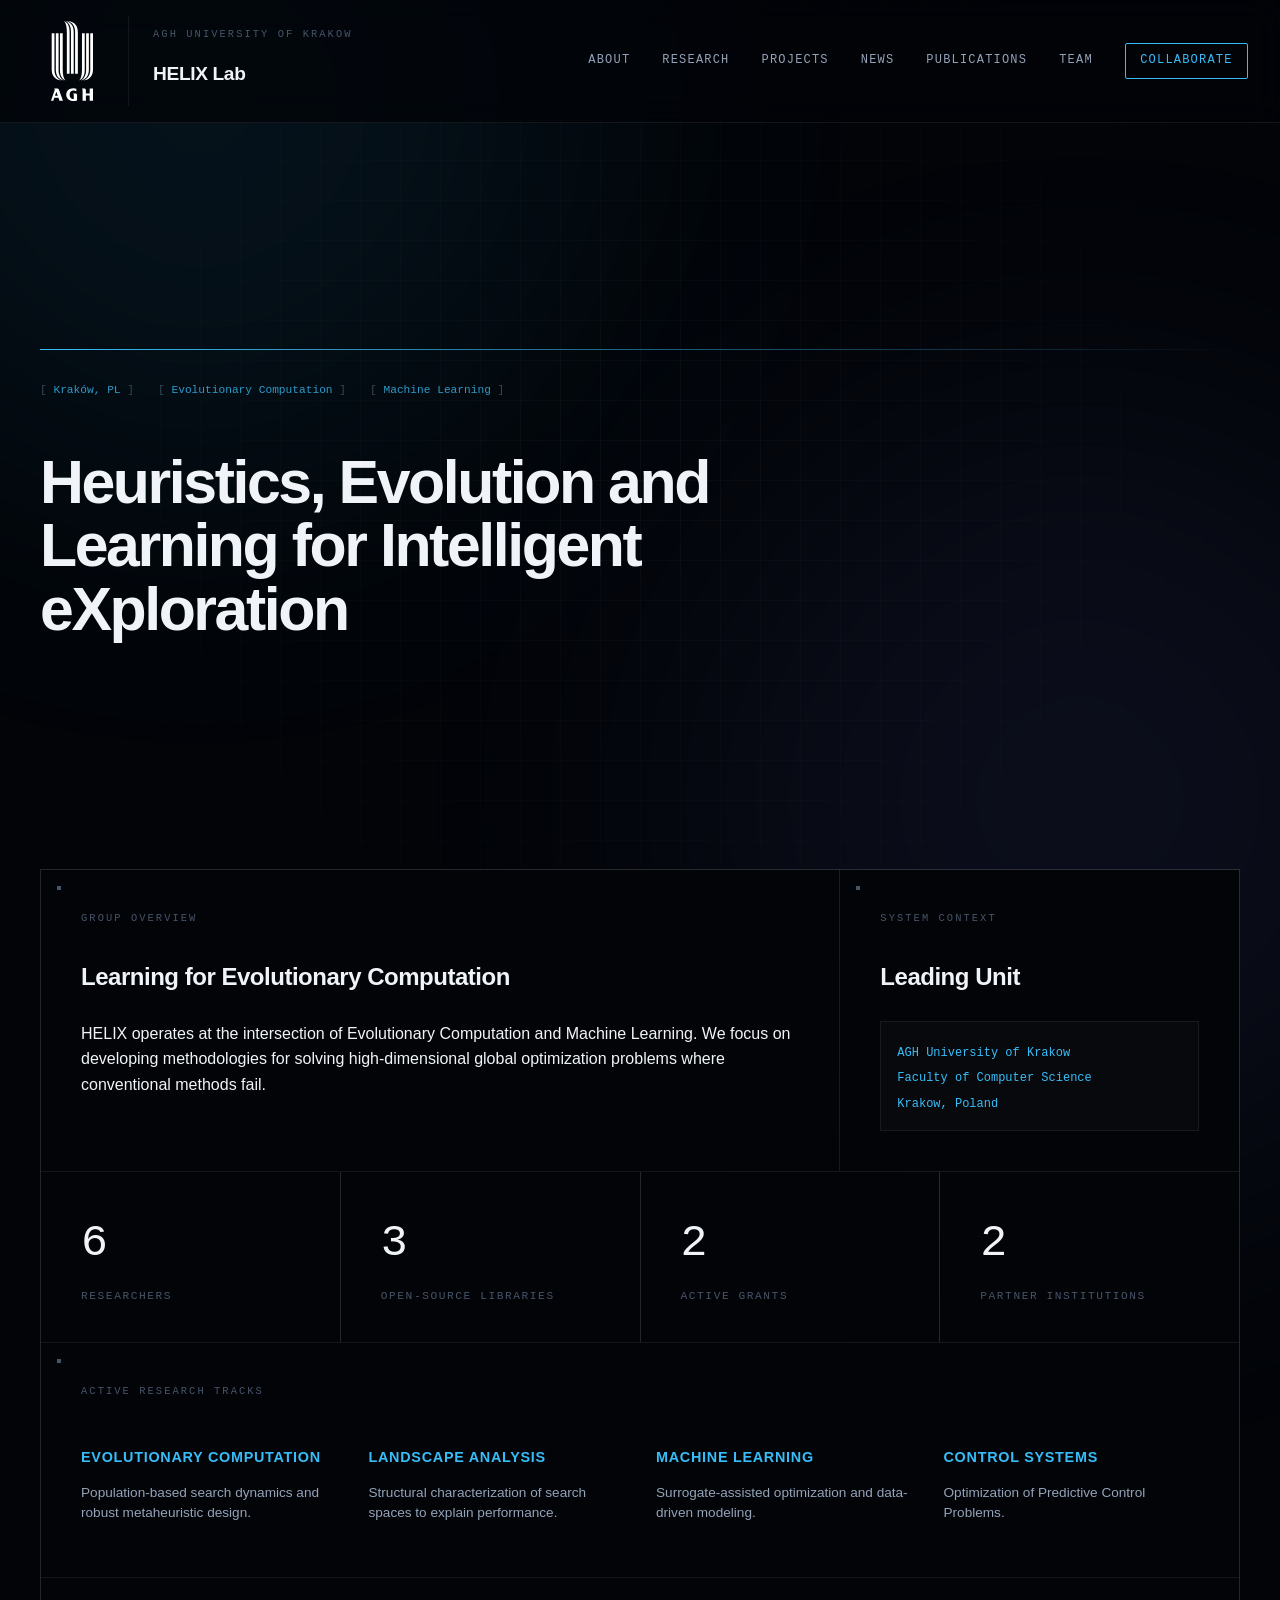
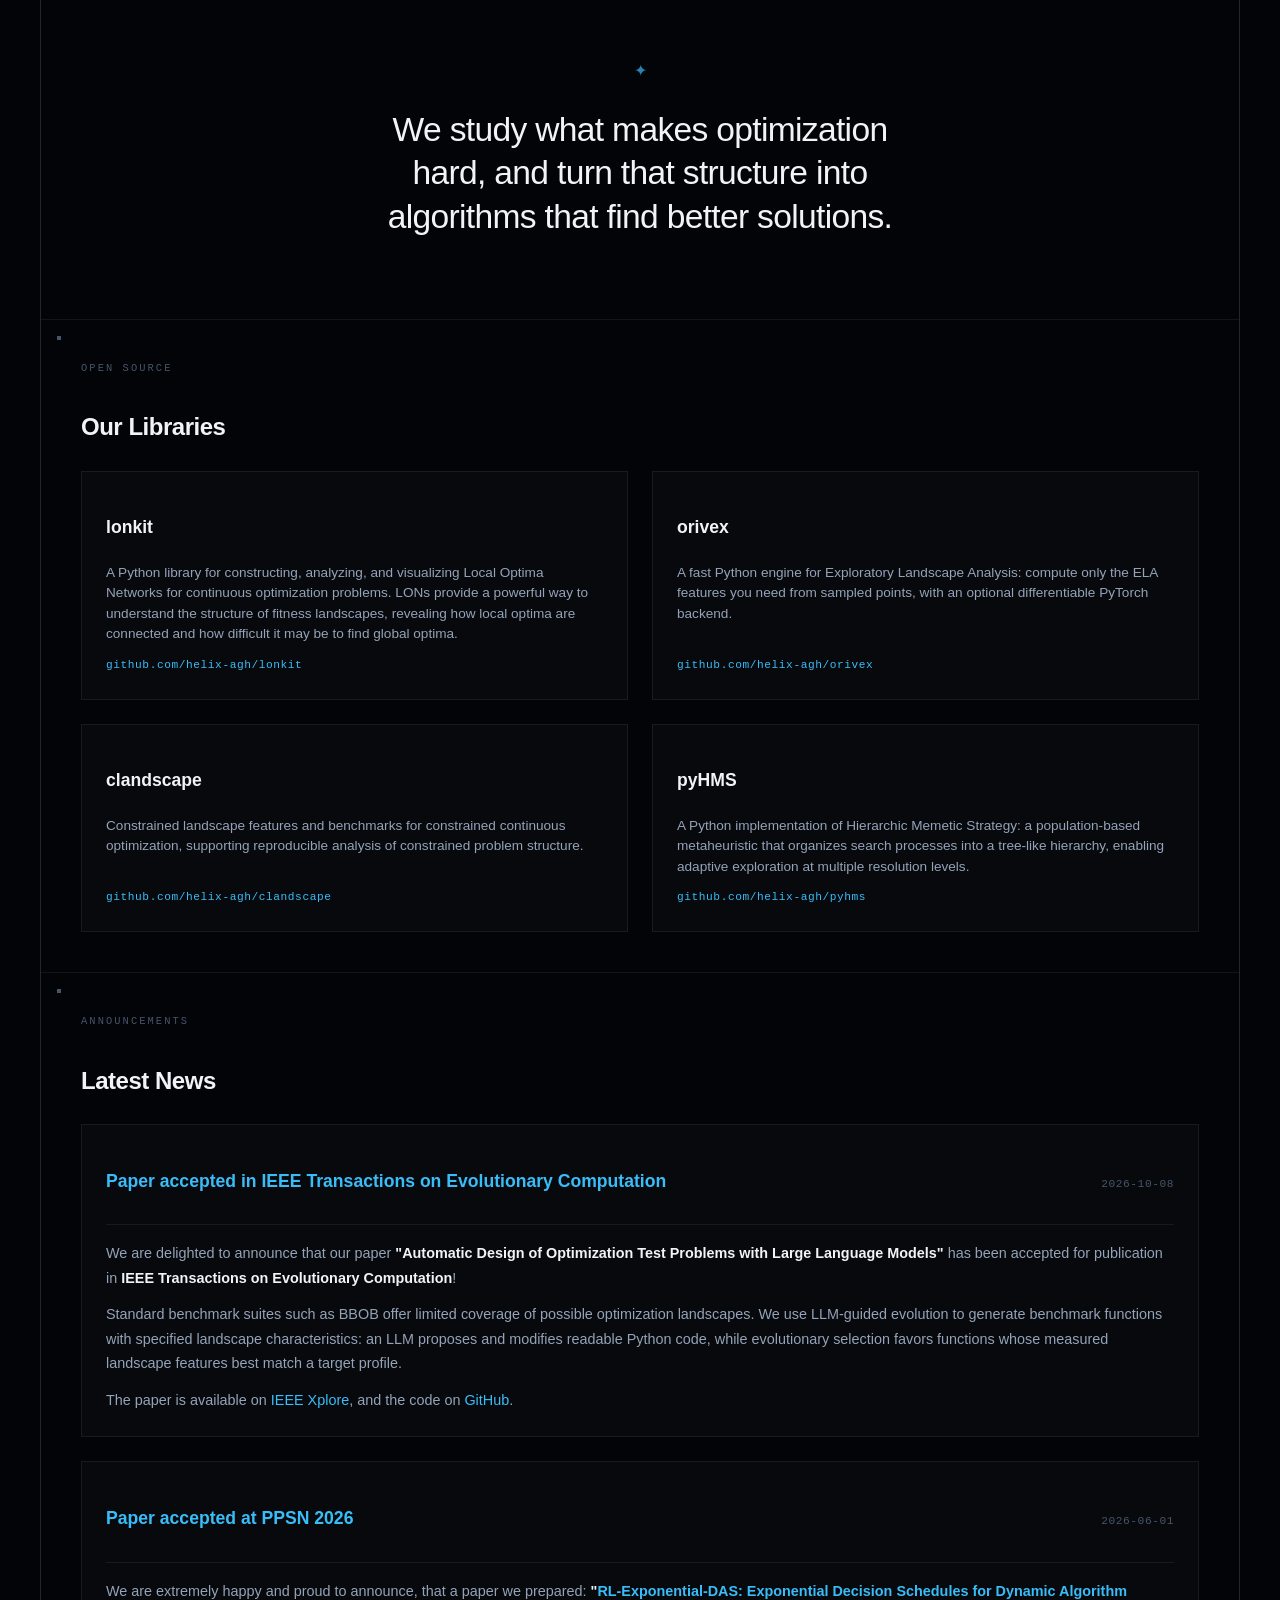
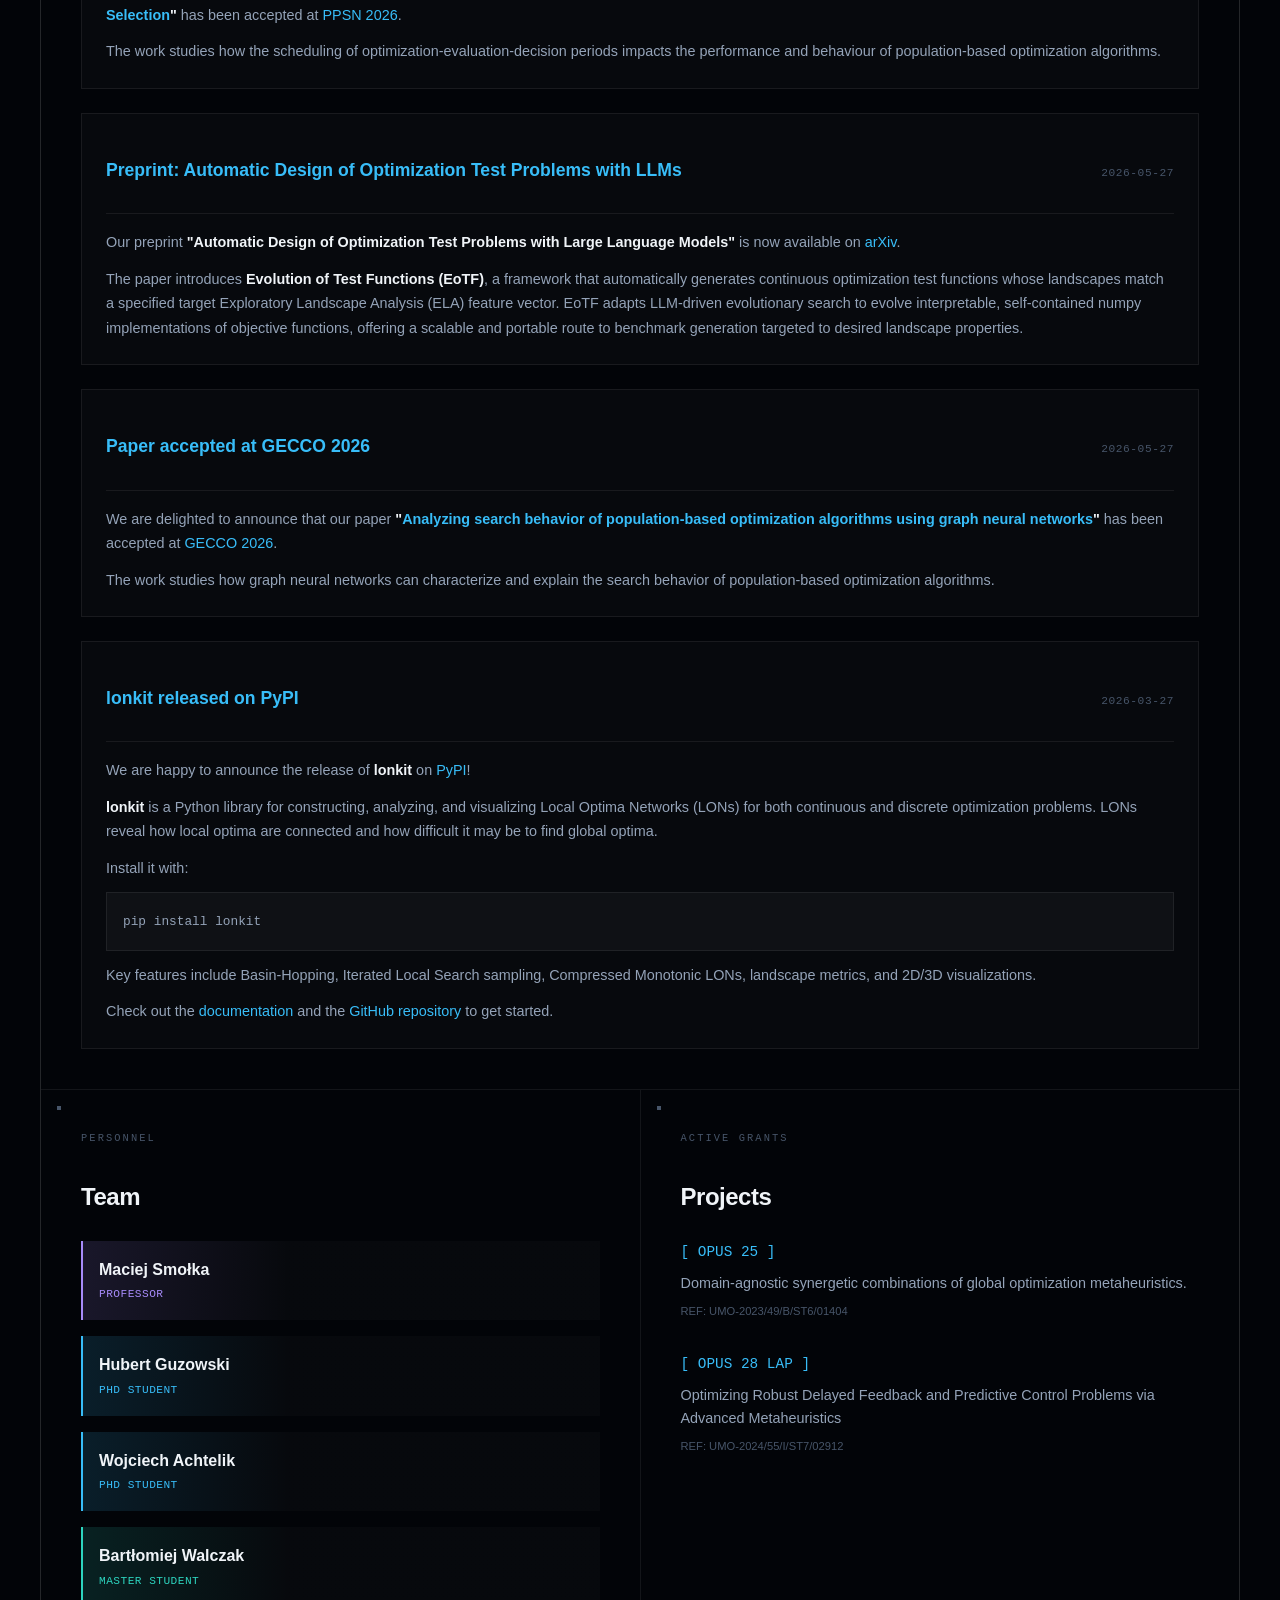
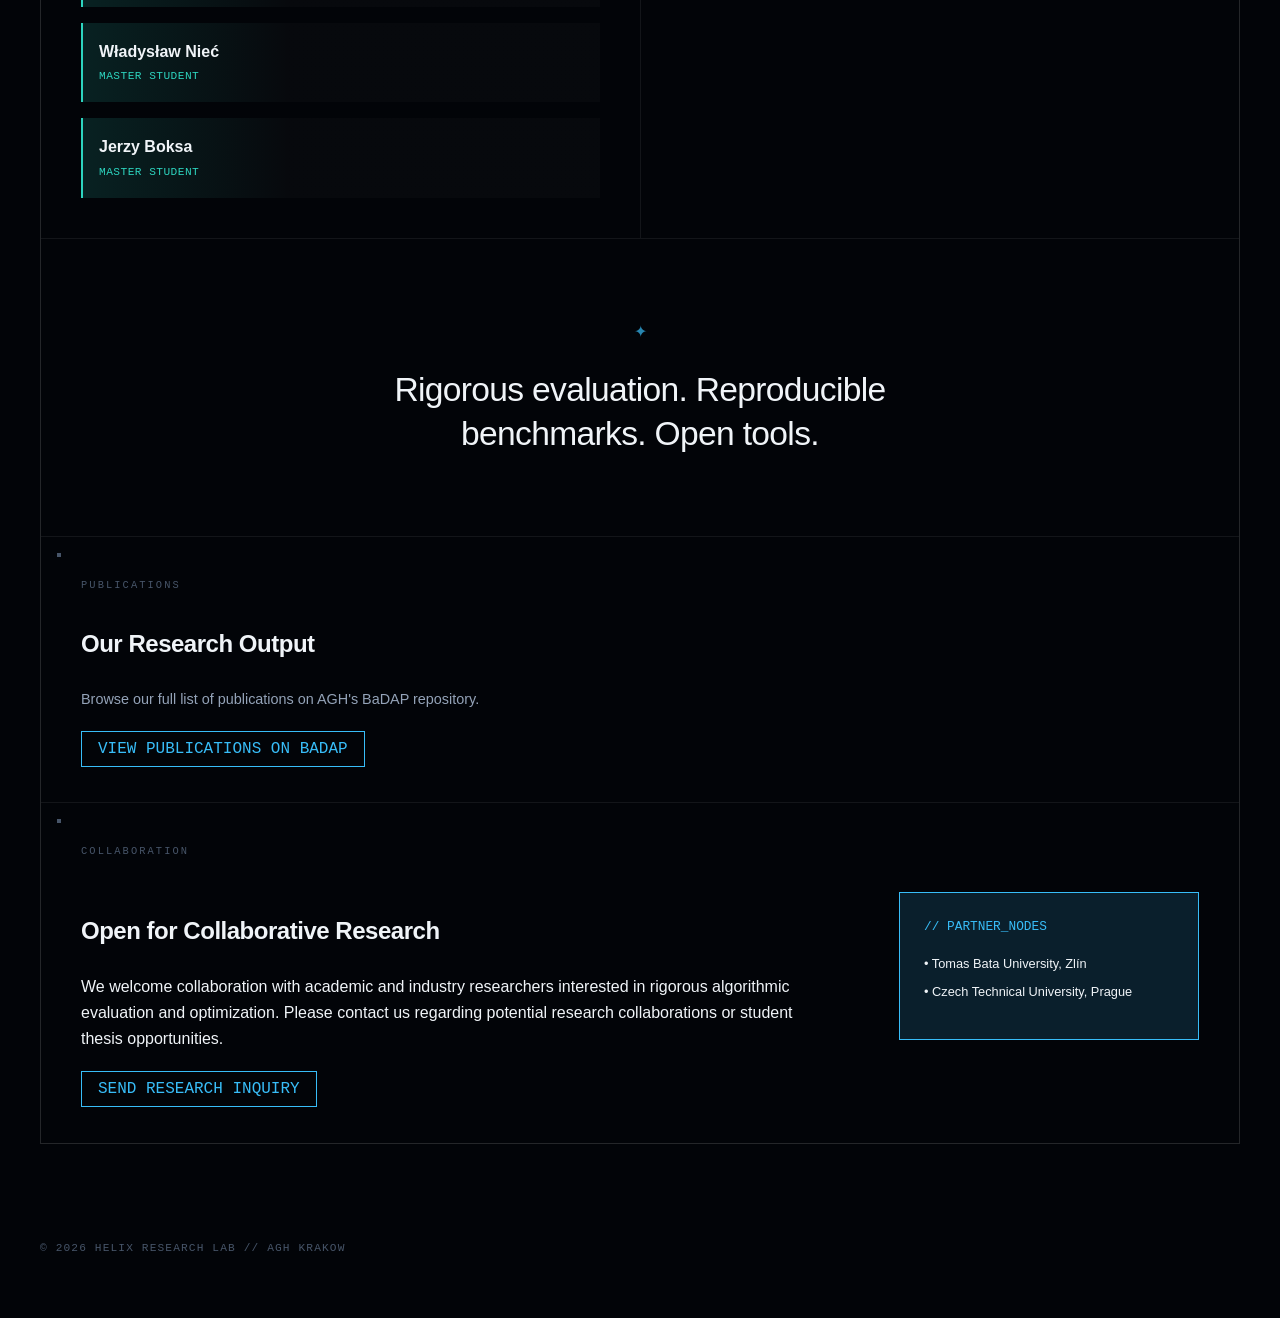
==== commit fbca71fa: "refactor: remove animated hero background" ====
--- a/index.html
+++ b/index.html
@@ -181,7 +181,6 @@
   </nav>
 
   <header class="hero">
-    <canvas class="hero-canvas" aria-hidden="true"></canvas>
     <div class="hero-inner">
       <div class="technical-line"></div>
       <div class="hero-metadata">
@@ -309,28 +308,6 @@
             <span class="project-link">github.com/helix-agh/pyhms</span>
           </div>
         </a>
-      </div>
-    </section>
-
-    <!-- Research themes ticker -->
-    <section class="span-12 ticker" data-reveal aria-hidden="true">
-      <div class="ticker-track">
-        <span>Evolutionary Computation</span><span class="spark">&#10022;</span>
-        <span>Metaheuristics</span><span class="spark">&#10022;</span>
-        <span>Fitness Landscape Analysis</span><span class="spark">&#10022;</span>
-        <span>Local Optima Networks</span><span class="spark">&#10022;</span>
-        <span>Surrogate Models</span><span class="spark">&#10022;</span>
-        <span>Hierarchic Memetic Strategy</span><span class="spark">&#10022;</span>
-        <span>Global Optimization</span><span class="spark">&#10022;</span>
-        <span>Predictive Control</span><span class="spark">&#10022;</span>
-        <span>Evolutionary Computation</span><span class="spark">&#10022;</span>
-        <span>Metaheuristics</span><span class="spark">&#10022;</span>
-        <span>Fitness Landscape Analysis</span><span class="spark">&#10022;</span>
-        <span>Local Optima Networks</span><span class="spark">&#10022;</span>
-        <span>Surrogate Models</span><span class="spark">&#10022;</span>
-        <span>Hierarchic Memetic Strategy</span><span class="spark">&#10022;</span>
-        <span>Global Optimization</span><span class="spark">&#10022;</span>
-        <span>Predictive Control</span><span class="spark">&#10022;</span>
       </div>
     </section>
 
--- a/styles.css
+++ b/styles.css
@@ -705,24 +705,12 @@
   to { transform: rotate(0) scale(1); opacity: 0.85; }
 }
 
-/* ---------- Hero generative background ---------- */
+/* ---------- Hero ---------- */
 .hero {
   position: relative;
   min-height: 58vh;
   display: flex;
   align-items: center;
-}
-
-.hero-canvas {
-  position: absolute;
-  inset: 0;
-  width: 100%;
-  height: 100%;
-  z-index: 0;
-  opacity: 0.85;
-  -webkit-mask-image: radial-gradient(120% 100% at 70% 50%, black 35%, transparent 85%);
-  mask-image: radial-gradient(120% 100% at 70% 50%, black 35%, transparent 85%);
-  pointer-events: none;
 }
 
 .hero-inner {
@@ -802,47 +790,6 @@
   color: var(--ink);
 }
 
-/* ---------- Research themes ticker ---------- */
-.ticker {
-  background: var(--bg);
-  padding: 1.5rem 0;
-  overflow: hidden;
-  -webkit-mask-image: linear-gradient(90deg, transparent, black 12%, black 88%, transparent);
-  mask-image: linear-gradient(90deg, transparent, black 12%, black 88%, transparent);
-}
-
-.ticker::before { display: none; }
-
-.ticker-track {
-  display: flex;
-  align-items: center;
-  gap: 2rem;
-  width: max-content;
-  animation: tickerScroll 64s linear infinite;
-}
-
-.ticker-track span {
-  font-family: var(--font-mono);
-  font-size: 0.85rem;
-  letter-spacing: 0.04em;
-  color: var(--ink-soft);
-  white-space: nowrap;
-}
-
-.ticker-track .spark {
-  font-size: 0.7rem;
-  color: var(--ink-muted);
-}
-
-.ticker:hover .ticker-track {
-  animation-play-state: paused;
-}
-
-@keyframes tickerScroll {
-  from { transform: translateX(0); }
-  to { transform: translateX(-50%); }
-}
-
 /* ---------- Scroll reveal ---------- */
 [data-reveal] {
   opacity: 0;
@@ -870,7 +817,6 @@
   html { scroll-behavior: auto; }
   .preloader { display: none; }
   .technical-line { animation: none; width: 100%; }
-  .ticker-track { animation: none; }
   [data-reveal] { opacity: 1; transform: none; transition: none; }
   .project-card:hover, .team-member:hover { transform: none; }
 }
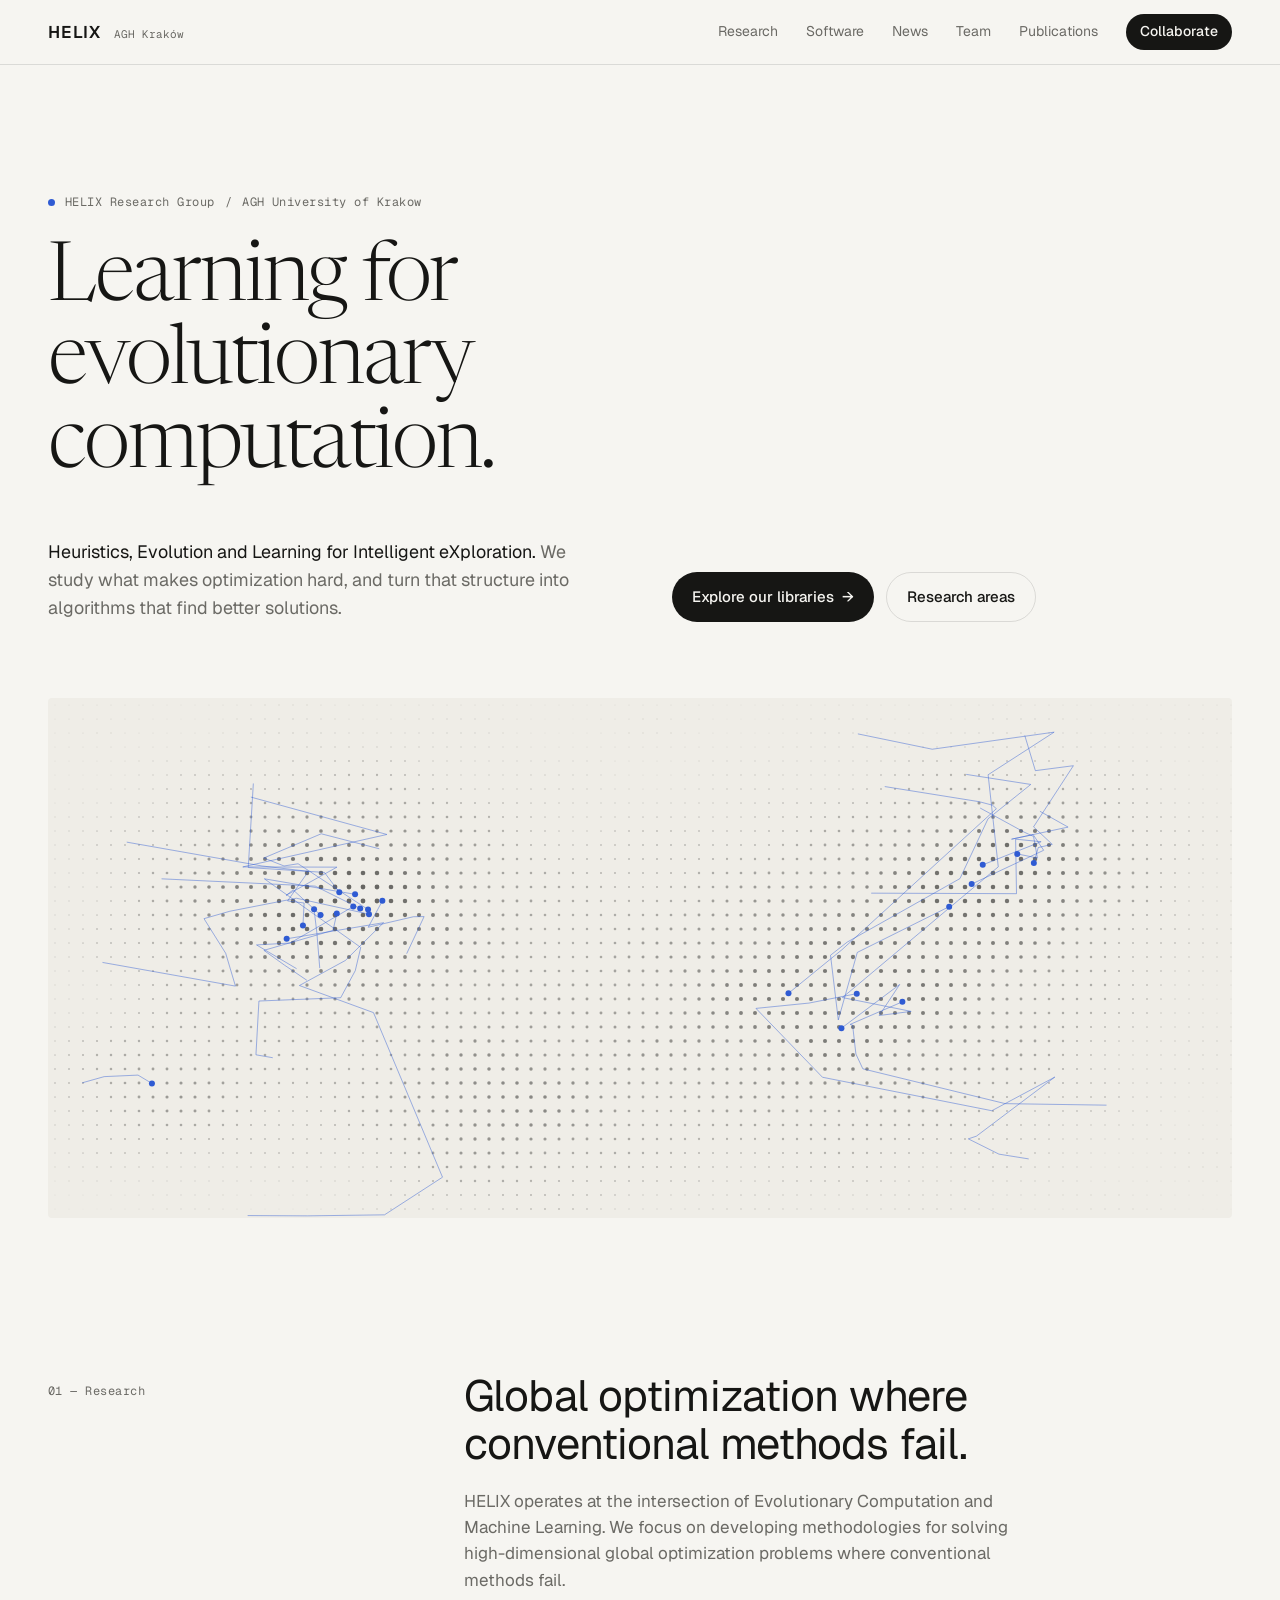
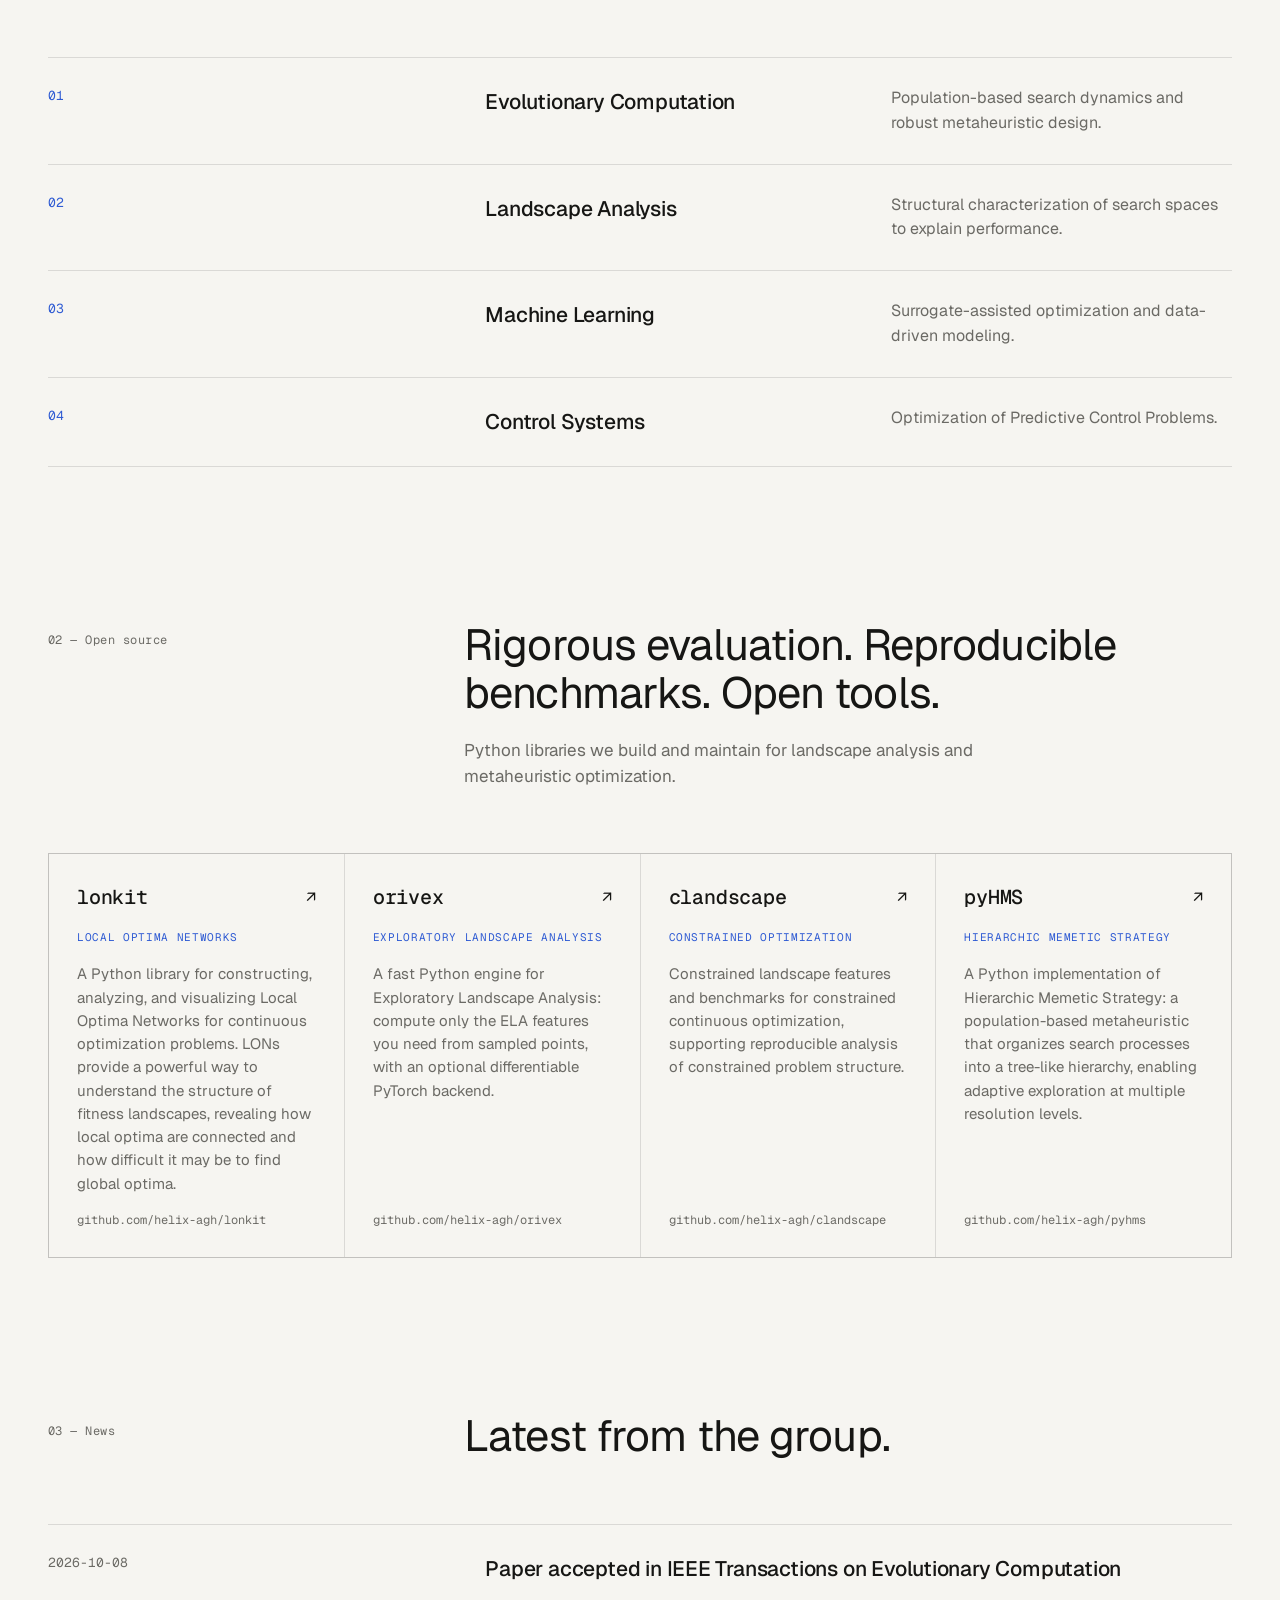
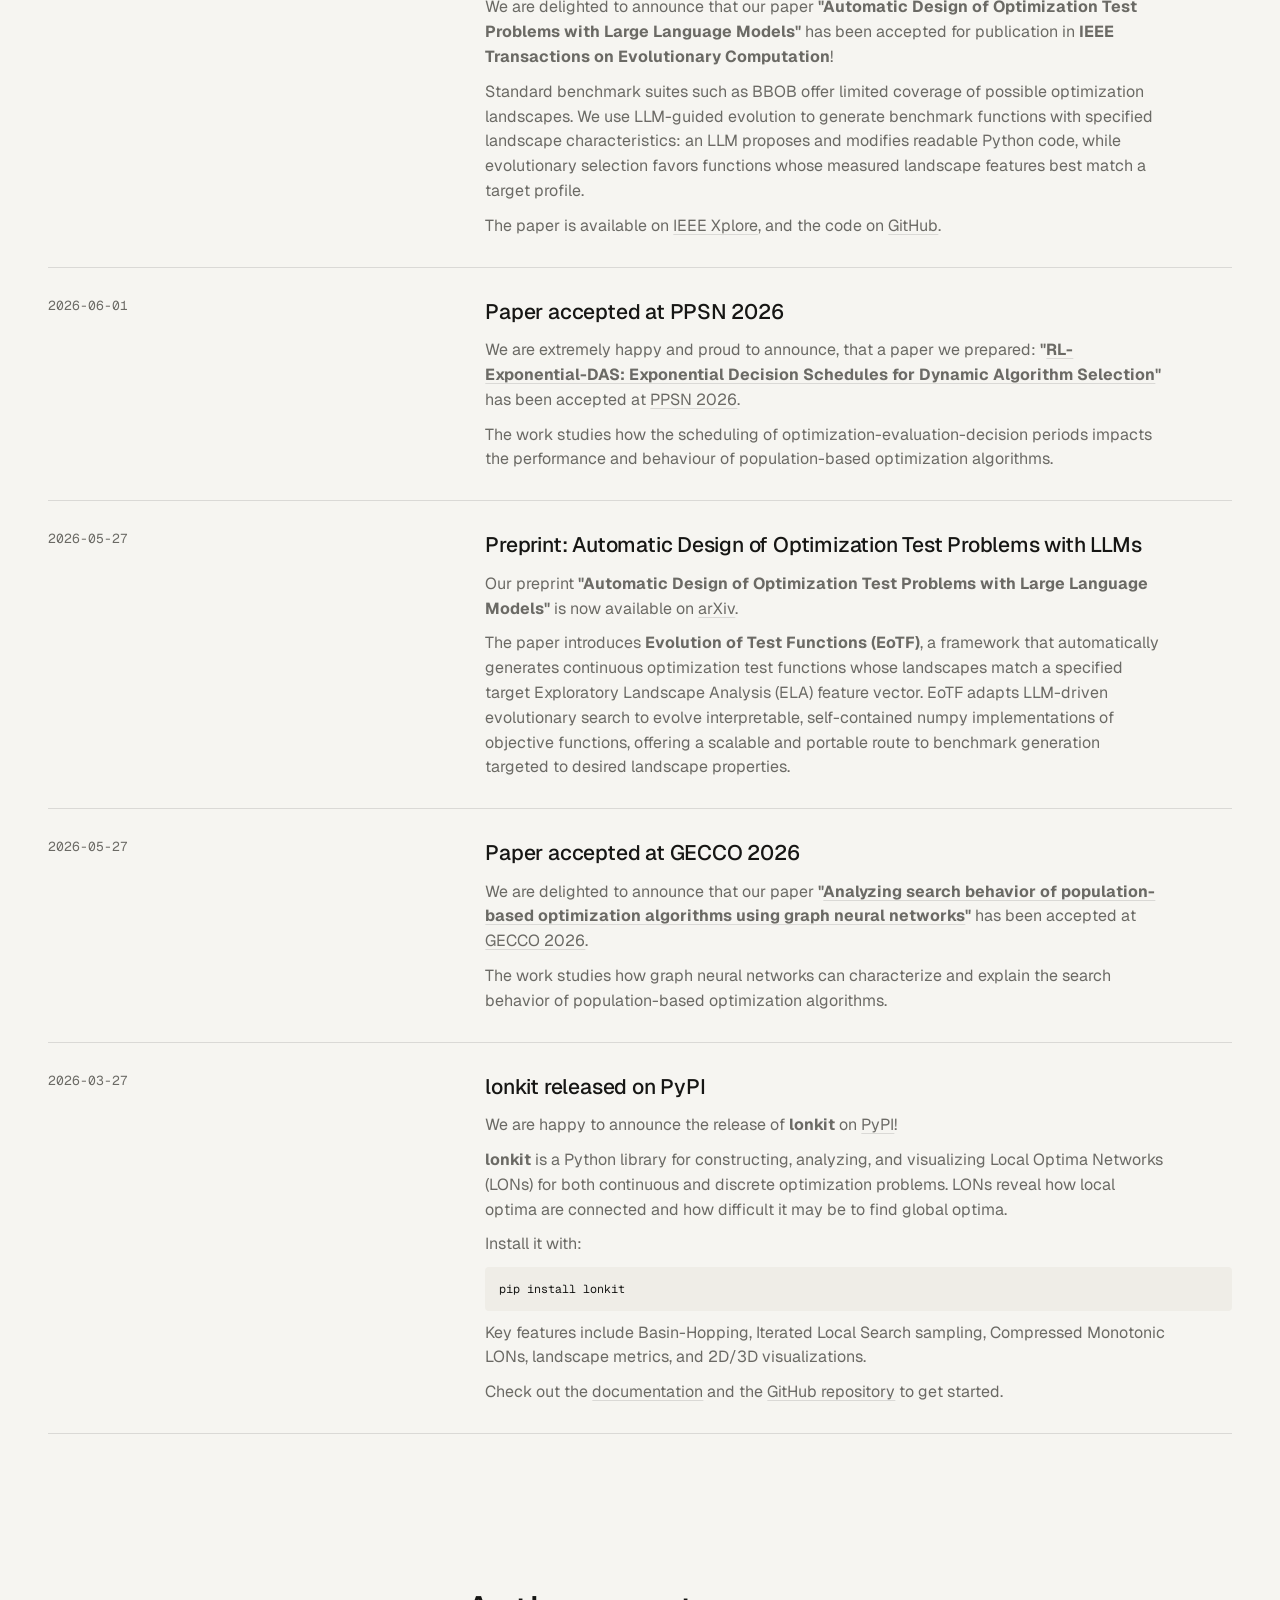
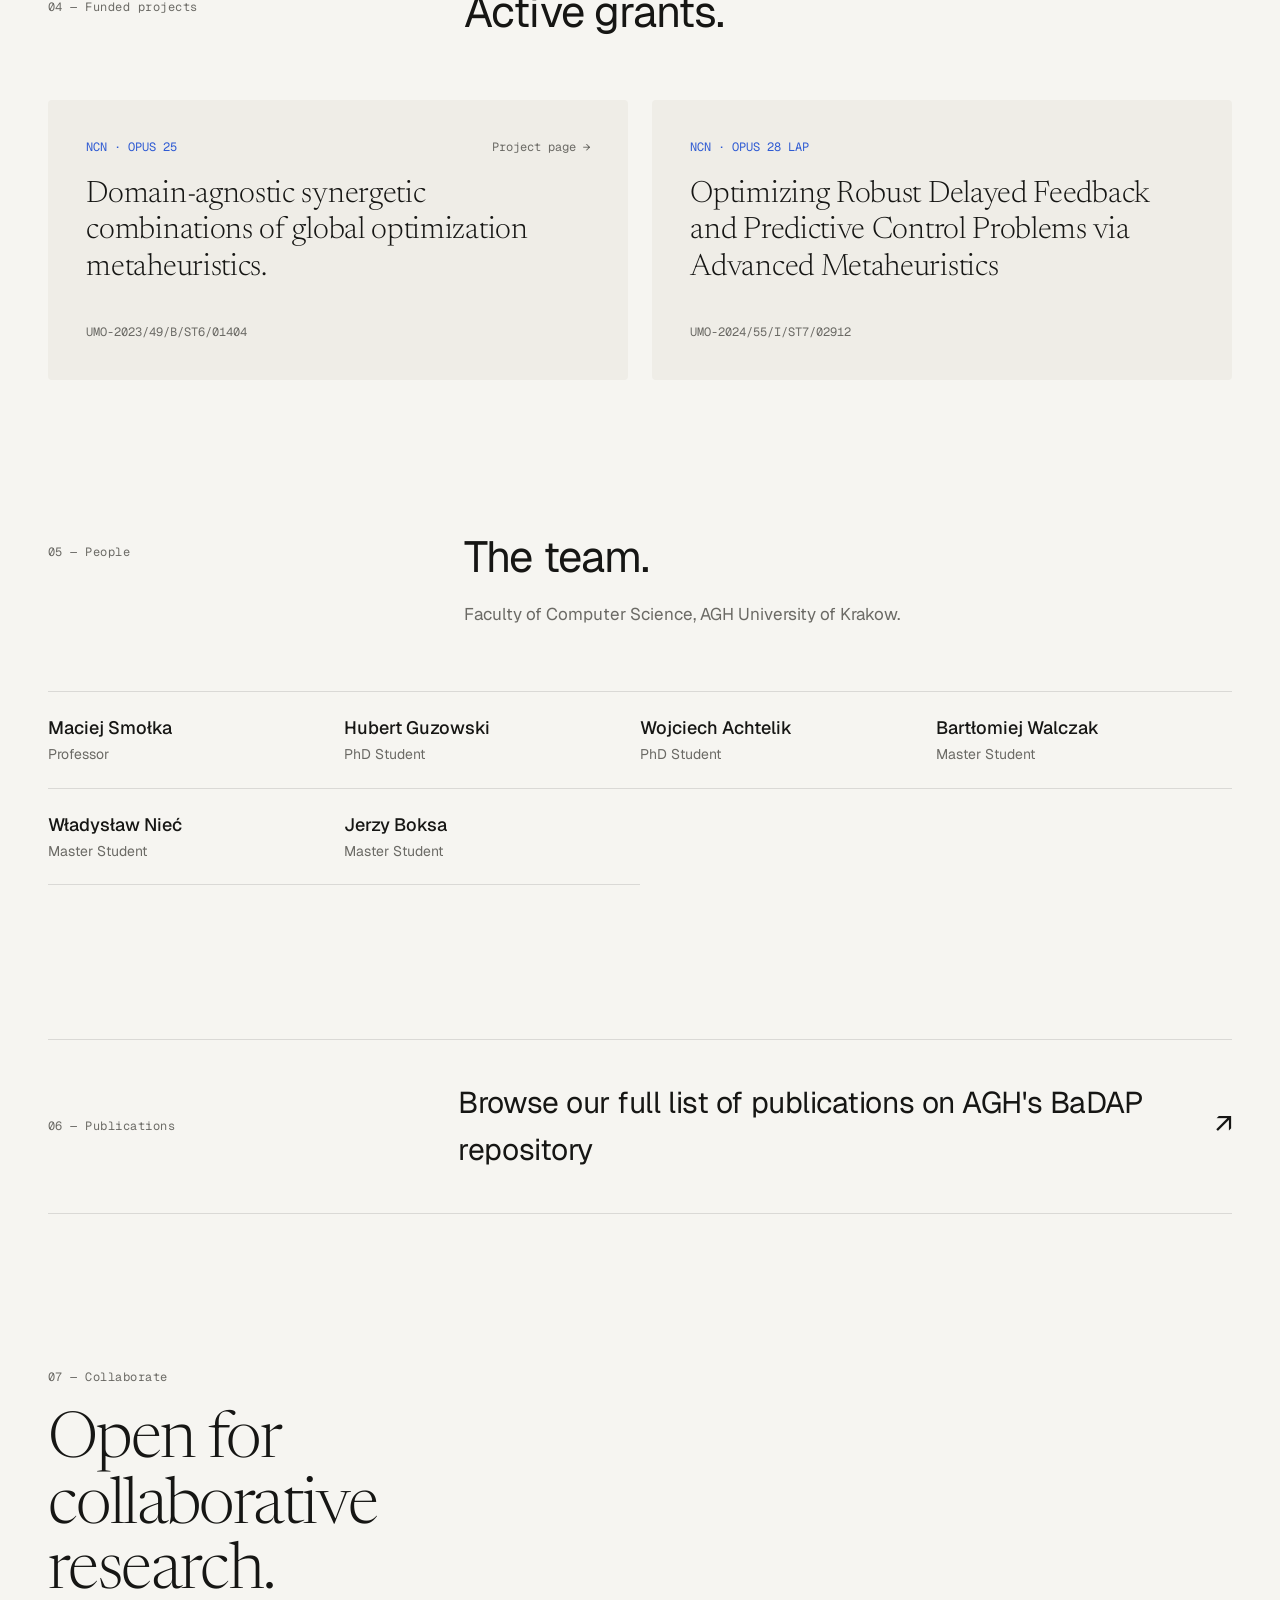
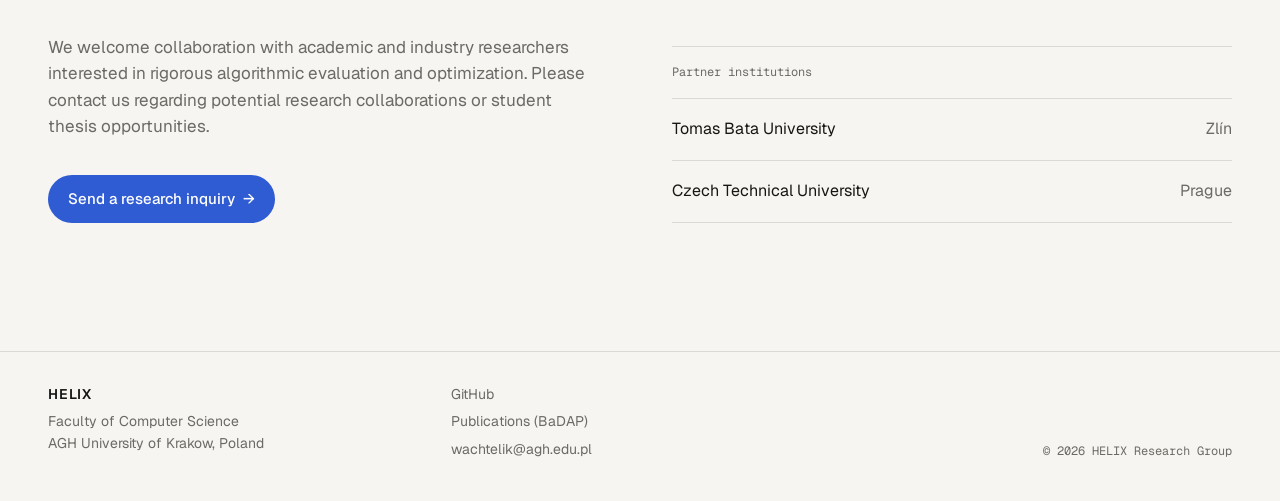
==== commit 9fc2601a: "Redesign site; pre-render news; extend JSON-LD; add llms.txt (SEO/GEO)" ====
--- a/index.html
+++ b/index.html
@@ -1,23 +1,24 @@
 <!doctype html>
 <html lang="en">
-
 <head>
   <meta charset="UTF-8">
   <meta name="viewport" content="width=device-width, initial-scale=1.0">
-  <title>HELIX Research Group | AGH University of Krakow</title>
-  <meta name="description"
-    content="HELIX Research Group at AGH University of Krakow, Poland — evolutionary computation, metaheuristics, fitness landscape analysis, surrogate-assisted optimization, and machine learning for global optimization.">
-  <meta name="keywords"
-    content="evolutionary computation, metaheuristics, global optimization, fitness landscape analysis, surrogate-assisted optimization, machine learning, AGH University, Krakow, research group, computational intelligence">
-  <meta name="robots" content="index, follow">
+  <title>HELIX Research Group — Evolutionary Computation &amp; Machine Learning | AGH University of Krakow</title>
+  <meta name="description" content="HELIX Research Group at AGH University of Krakow, Poland — evolutionary computation, metaheuristics, fitness landscape analysis, surrogate-assisted optimization, and machine learning for global optimization.">
+  <meta name="keywords" content="evolutionary computation, metaheuristics, global optimization, fitness landscape analysis, exploratory landscape analysis, local optima networks, surrogate-assisted optimization, machine learning, AGH University, Krakow, research group, computational intelligence">
+  <meta name="robots" content="index, follow, max-image-preview:large, max-snippet:-1">
+  <meta name="author" content="HELIX Research Group, AGH University of Krakow">
+  <meta name="theme-color" content="#f6f5f1" media="(prefers-color-scheme: light)">
+  <meta name="theme-color" content="#0f0f0e" media="(prefers-color-scheme: dark)">
   <link rel="canonical" href="https://helix-agh.github.io/">
   <link rel="icon" type="image/png" href="assets/agh-tile.png">
+  <link rel="alternate" type="text/plain" title="LLM-readable summary" href="https://helix-agh.github.io/llms.txt">
+
   <meta property="og:locale" content="en_US">
   <meta property="og:type" content="website">
   <meta property="og:site_name" content="HELIX Research Group">
   <meta property="og:title" content="HELIX Research Group | AGH University of Krakow">
-  <meta property="og:description"
-    content="HELIX Research Group at AGH University of Krakow, Poland — evolutionary computation, metaheuristics, fitness landscape analysis, surrogate-assisted optimization, and machine learning for global optimization.">
+  <meta property="og:description" content="HELIX Research Group at AGH University of Krakow, Poland — evolutionary computation, metaheuristics, fitness landscape analysis, surrogate-assisted optimization, and machine learning for global optimization.">
   <meta property="og:url" content="https://helix-agh.github.io/">
   <meta property="og:image" content="https://helix-agh.github.io/assets/og.png">
   <meta property="og:image:type" content="image/png">
@@ -26,119 +27,158 @@
   <meta property="og:image:alt" content="HELIX Research Group — AGH University of Krakow">
   <meta name="twitter:card" content="summary_large_image">
   <meta name="twitter:title" content="HELIX Research Group | AGH University of Krakow">
-  <meta name="twitter:description"
-    content="HELIX Research Group at AGH University of Krakow, Poland — evolutionary computation, metaheuristics, fitness landscape analysis, surrogate-assisted optimization, and machine learning for global optimization.">
+  <meta name="twitter:description" content="HELIX Research Group at AGH University of Krakow, Poland — evolutionary computation, metaheuristics, fitness landscape analysis, surrogate-assisted optimization, and machine learning for global optimization.">
   <meta name="twitter:image" content="https://helix-agh.github.io/assets/og.png">
   <meta name="twitter:image:alt" content="HELIX Research Group — AGH University of Krakow">
-  <link rel="preload" href="assets/fonts/SpaceGrotesk-700-latin.woff2" as="font" type="font/woff2" crossorigin>
-  <link rel="preload" href="assets/fonts/SpaceGrotesk-400-latin.woff2" as="font" type="font/woff2" crossorigin>
+
+  <link rel="preconnect" href="https://fonts.googleapis.com">
+  <link rel="preconnect" href="https://fonts.gstatic.com" crossorigin>
+  <link rel="stylesheet" href="https://fonts.googleapis.com/css2?family=Geist:wght@400;500;600&amp;family=Geist+Mono:wght@400;500&amp;family=Newsreader:opsz,wght@6..72,300&amp;display=swap">
   <link rel="stylesheet" href="styles.css">
+
   <script type="application/ld+json">
-    {
-      "@context": "https://schema.org",
-      "@graph": [
-        {
-          "@type": "WebSite",
-          "@id": "https://helix-agh.github.io/#website",
-          "url": "https://helix-agh.github.io/",
-          "name": "HELIX Research Group"
+  {
+    "@context": "https://schema.org",
+    "@graph": [
+      {
+        "@type": "WebSite",
+        "@id": "https://helix-agh.github.io/#website",
+        "url": "https://helix-agh.github.io/",
+        "name": "HELIX Research Group",
+        "inLanguage": "en",
+        "publisher": { "@id": "https://helix-agh.github.io/#organization" }
+      },
+      {
+        "@type": "WebPage",
+        "@id": "https://helix-agh.github.io/#webpage",
+        "url": "https://helix-agh.github.io/",
+        "name": "HELIX Research Group — Evolutionary Computation & Machine Learning | AGH University of Krakow",
+        "description": "HELIX Research Group at AGH University of Krakow — evolutionary computation, metaheuristics, fitness landscape analysis, surrogate-assisted optimization, and machine learning for global optimization.",
+        "inLanguage": "en",
+        "dateModified": "2026-11-02",
+        "isPartOf": { "@id": "https://helix-agh.github.io/#website" },
+        "about": { "@id": "https://helix-agh.github.io/#organization" }
+      },
+      {
+        "@type": "ResearchOrganization",
+        "@id": "https://helix-agh.github.io/#organization",
+        "name": "HELIX Research Group",
+        "alternateName": ["HELIX Lab", "HELIX — Heuristics, Evolution and Learning for Intelligent eXploration"],
+        "url": "https://helix-agh.github.io/",
+        "logo": { "@type": "ImageObject", "url": "https://helix-agh.github.io/assets/agh-tile.png" },
+        "image": "https://helix-agh.github.io/assets/og.png",
+        "description": "HELIX is a research group at the Faculty of Computer Science, AGH University of Krakow, working at the intersection of evolutionary computation and machine learning on high-dimensional global optimization.",
+        "email": "wachtelik@agh.edu.pl",
+        "knowsAbout": ["Evolutionary computation", "Metaheuristics", "Global optimization", "Fitness landscape analysis", "Exploratory Landscape Analysis", "Local Optima Networks", "Surrogate-assisted optimization", "Machine learning", "Dynamic algorithm selection", "Model predictive control", "Benchmark generation with large language models"],
+        "address": { "@type": "PostalAddress", "addressLocality": "Kraków", "addressCountry": "PL" },
+        "location": { "@type": "Place", "name": "Kraków, Poland" },
+        "parentOrganization": {
+          "@type": "CollegeOrUniversity",
+          "name": "AGH University of Krakow",
+          "department": { "@type": "Organization", "name": "Faculty of Computer Science" },
+          "url": "https://www.agh.edu.pl/"
         },
-        {
-          "@type": "WebPage",
-          "@id": "https://helix-agh.github.io/#webpage",
-          "url": "https://helix-agh.github.io/",
-          "name": "HELIX Research Group | AGH University of Krakow",
-          "description": "HELIX Research Group at AGH University of Krakow — evolutionary computation, metaheuristics, fitness landscape analysis, surrogate-assisted optimization, and machine learning for global optimization.",
-          "isPartOf": {
-            "@id": "https://helix-agh.github.io/#website"
-          },
-          "about": {
-            "@id": "https://helix-agh.github.io/#organization"
-          }
-        },
-        {
-          "@type": "ResearchOrganization",
-          "@id": "https://helix-agh.github.io/#organization",
-          "name": "HELIX Research Group",
-          "alternateName": "HELIX Lab",
-          "url": "https://helix-agh.github.io/",
-          "logo": {
-            "@type": "ImageObject",
-            "url": "https://helix-agh.github.io/assets/agh-tile.png"
-          },
-          "image": "https://helix-agh.github.io/assets/og.png",
-          "description": "HELIX Research Group at AGH University of Krakow — evolutionary computation, metaheuristics, fitness landscape analysis, surrogate-assisted optimization, and machine learning for global optimization.",
-          "email": "wachtelik@agh.edu.pl",
-          "location": {
-            "@type": "Place",
-            "name": "Krakow, Poland"
-          },
-          "parentOrganization": {
-            "@type": "CollegeOrUniversity",
-            "name": "AGH University of Krakow",
-            "url": "https://www.agh.edu.pl/"
-          },
-          "sameAs": [
-            "https://github.com/helix-agh",
-            "https://badap.agh.edu.pl/autorzy/zespoly/helix-00552?limit=20&language=en"
-          ]
-        },
-        {
-          "@type": "Person",
-          "@id": "https://helix-agh.github.io/#maciej-smolka",
-          "name": "Maciej Smołka",
-          "jobTitle": "Professor",
-          "affiliation": {
-            "@id": "https://helix-agh.github.io/#organization"
-          }
-        },
-        {
-          "@type": "Person",
-          "@id": "https://helix-agh.github.io/#hubert-guzowski",
-          "name": "Hubert Guzowski",
-          "jobTitle": "PhD Student",
-          "affiliation": {
-            "@id": "https://helix-agh.github.io/#organization"
-          }
-        },
-        {
-          "@type": "Person",
-          "@id": "https://helix-agh.github.io/#wojciech-achtelik",
-          "name": "Wojciech Achtelik",
-          "jobTitle": "PhD Student",
-          "affiliation": {
-            "@id": "https://helix-agh.github.io/#organization"
-          }
-        },
-        {
-          "@type": "Person",
-          "@id": "https://helix-agh.github.io/#bartlomiej-walczak",
-          "name": "Bartłomiej Walczak",
-          "jobTitle": "Master Student",
-          "affiliation": {
-            "@id": "https://helix-agh.github.io/#organization"
-          }
-        },
-        {
-          "@type": "Person",
-          "@id": "https://helix-agh.github.io/#wladyslaw-niec",
-          "name": "Władysław Nieć",
-          "jobTitle": "Master Student",
-          "affiliation": {
-            "@id": "https://helix-agh.github.io/#organization"
-          }
-        },
-        {
-          "@type": "Person",
-          "@id": "https://helix-agh.github.io/#jerzy-boksa",
-          "name": "Jerzy Boksa",
-          "jobTitle": "Master Student",
-          "affiliation": {
-            "@id": "https://helix-agh.github.io/#organization"
-          }
-        }
-      ]
-    }
+        "member": [
+          { "@id": "https://helix-agh.github.io/#maciej-smolka" },
+          { "@id": "https://helix-agh.github.io/#hubert-guzowski" },
+          { "@id": "https://helix-agh.github.io/#wojciech-achtelik" },
+          { "@id": "https://helix-agh.github.io/#bartlomiej-walczak" },
+          { "@id": "https://helix-agh.github.io/#wladyslaw-niec" },
+          { "@id": "https://helix-agh.github.io/#jerzy-boksa" }
+        ],
+        "sameAs": [
+          "https://github.com/helix-agh",
+          "https://badap.agh.edu.pl/autorzy/zespoly/helix-00552?limit=20&language=en"
+        ]
+      },
+      { "@type": "Person", "@id": "https://helix-agh.github.io/#maciej-smolka", "name": "Maciej Smołka", "jobTitle": "Professor", "affiliation": { "@id": "https://helix-agh.github.io/#organization" } },
+      { "@type": "Person", "@id": "https://helix-agh.github.io/#hubert-guzowski", "name": "Hubert Guzowski", "jobTitle": "PhD Student", "affiliation": { "@id": "https://helix-agh.github.io/#organization" } },
+      { "@type": "Person", "@id": "https://helix-agh.github.io/#wojciech-achtelik", "name": "Wojciech Achtelik", "jobTitle": "PhD Student", "affiliation": { "@id": "https://helix-agh.github.io/#organization" } },
+      { "@type": "Person", "@id": "https://helix-agh.github.io/#bartlomiej-walczak", "name": "Bartłomiej Walczak", "jobTitle": "Master Student", "affiliation": { "@id": "https://helix-agh.github.io/#organization" } },
+      { "@type": "Person", "@id": "https://helix-agh.github.io/#wladyslaw-niec", "name": "Władysław Nieć", "jobTitle": "Master Student", "affiliation": { "@id": "https://helix-agh.github.io/#organization" } },
+      { "@type": "Person", "@id": "https://helix-agh.github.io/#jerzy-boksa", "name": "Jerzy Boksa", "jobTitle": "Master Student", "affiliation": { "@id": "https://helix-agh.github.io/#organization" } },
+      {
+        "@type": "SoftwareSourceCode",
+        "@id": "https://helix-agh.github.io/#lonkit",
+        "name": "lonkit",
+        "description": "A Python library for constructing, analyzing, and visualizing Local Optima Networks for continuous optimization problems.",
+        "codeRepository": "https://github.com/helix-agh/lonkit",
+        "url": "https://helix-agh.github.io/lonkit",
+        "sameAs": "https://pypi.org/project/lonkit/",
+        "programmingLanguage": "Python",
+        "author": { "@id": "https://helix-agh.github.io/#organization" }
+      },
+      {
+        "@type": "SoftwareSourceCode",
+        "@id": "https://helix-agh.github.io/#orivex",
+        "name": "orivex",
+        "description": "A fast Python engine for Exploratory Landscape Analysis: compute only the ELA features you need from sampled points, with an optional differentiable PyTorch backend.",
+        "codeRepository": "https://github.com/helix-agh/orivex",
+        "programmingLanguage": "Python",
+        "author": { "@id": "https://helix-agh.github.io/#organization" }
+      },
+      {
+        "@type": "SoftwareSourceCode",
+        "@id": "https://helix-agh.github.io/#clandscape",
+        "name": "clandscape",
+        "description": "Constrained landscape features and benchmarks for constrained continuous optimization, supporting reproducible analysis of constrained problem structure.",
+        "codeRepository": "https://github.com/helix-agh/clandscape",
+        "programmingLanguage": "Python",
+        "author": { "@id": "https://helix-agh.github.io/#organization" }
+      },
+      {
+        "@type": "SoftwareSourceCode",
+        "@id": "https://helix-agh.github.io/#pyhms",
+        "name": "pyHMS",
+        "description": "A Python implementation of Hierarchic Memetic Strategy: a population-based metaheuristic that organizes search processes into a tree-like hierarchy.",
+        "codeRepository": "https://github.com/helix-agh/pyhms",
+        "programmingLanguage": "Python",
+        "author": { "@id": "https://helix-agh.github.io/#organization" }
+      },
+      {
+        "@type": "ResearchProject",
+        "@id": "https://helix-agh.github.io/opus25.html#project",
+        "name": "Domain-agnostic synergetic combinations of global optimization metaheuristics",
+        "alternateName": "OPUS 25",
+        "identifier": "UMO-2023/49/B/ST6/01404",
+        "url": "https://helix-agh.github.io/opus25.html",
+        "funder": { "@type": "Organization", "name": "National Science Centre, Poland (NCN)", "url": "https://www.ncn.gov.pl/" },
+        "parentOrganization": { "@id": "https://helix-agh.github.io/#organization" }
+      },
+      {
+        "@type": "ResearchProject",
+        "@id": "https://helix-agh.github.io/#opus28",
+        "name": "Optimizing Robust Delayed Feedback and Predictive Control Problems via Advanced Metaheuristics",
+        "alternateName": "OPUS 28 LAP",
+        "identifier": "UMO-2024/55/I/ST7/02912",
+        "funder": { "@type": "Organization", "name": "National Science Centre, Poland (NCN)", "url": "https://www.ncn.gov.pl/" },
+        "parentOrganization": { "@id": "https://helix-agh.github.io/#organization" }
+      },
+      {
+        "@type": "ScholarlyArticle",
+        "headline": "Automatic Design of Optimization Test Problems with Large Language Models",
+        "url": "https://ieeexplore.ieee.org/document/11719708/",
+        "sameAs": ["https://arxiv.org/abs/2602.02724", "https://github.com/helix-agh/ela-guided-llm-bench"],
+        "isPartOf": { "@type": "Periodical", "name": "IEEE Transactions on Evolutionary Computation" },
+        "sourceOrganization": { "@id": "https://helix-agh.github.io/#organization" }
+      },
+      {
+        "@type": "ScholarlyArticle",
+        "headline": "RL-Exponential-DAS: Exponential Decision Schedules for Dynamic Algorithm Selection",
+        "url": "https://link.springer.com/chapter/10.1007/978-3-032-36217-9_10",
+        "isPartOf": { "@type": "Event", "name": "PPSN 2026", "url": "https://ppsn2026.disi.unitn.it/" },
+        "sourceOrganization": { "@id": "https://helix-agh.github.io/#organization" }
+      },
+      {
+        "@type": "ScholarlyArticle",
+        "headline": "Analyzing search behavior of population-based optimization algorithms using graph neural networks",
+        "url": "https://dl.acm.org/doi/10.1145/3795095.3805195",
+        "identifier": { "@type": "PropertyValue", "propertyID": "DOI", "value": "10.1145/3795095.3805195" },
+        "isPartOf": { "@type": "Event", "name": "GECCO 2026", "url": "https://gecco-2026.sigevo.org/" },
+        "sourceOrganization": { "@id": "https://helix-agh.github.io/#organization" }
+      }
+    ]
+  }
   </script>
 
   <!-- Google tag (gtag.js) -->
@@ -147,329 +187,229 @@
     window.dataLayer = window.dataLayer || [];
     function gtag(){dataLayer.push(arguments);}
     gtag('js', new Date());
-
     gtag('config', 'G-CJT02Z2Z7W');
   </script>
 </head>
 
 <body>
-  <div class="preloader" aria-hidden="true">
-    <div class="preloader-mark">HELIX&nbsp;<span class="spark">&#10022;</span></div>
-  </div>
-
-  <div class="bg-overlay" aria-hidden="true"></div>
-  <div class="glow-orb glow-1"></div>
-  <div class="glow-orb glow-2"></div>
-
-  <nav class="topbar">
-    <a href="/" class="brand">
-      <img src="assets/agh.svg" alt="AGH University of Krakow logo" width="80" height="80">
-      <div class="brand-text">
-        <p class="brand-kicker">AGH University of Krakow</p>
-        <h1 class="brand-name">HELIX Lab</h1>
-      </div>
-    </a>
-    <div class="nav-links">
-      <a href="#about">About</a>
-      <a href="#research">Research</a>
-      <a href="#projects">Projects</a>
-      <a href="#announcements">News</a>
-      <a href="#publications">Publications</a>
-      <a href="#team">Team</a>
-      <a href="#involved" class="nav-cta">Collaborate</a>
-    </div>
-  </nav>
-
-  <header class="hero">
-    <div class="hero-inner">
-      <div class="technical-line"></div>
-      <div class="hero-metadata">
-        <span>Kraków, PL</span>
-        <span>Evolutionary Computation</span>
-        <span>Machine Learning</span>
-      </div>
-      <h2 class="hero-title">Heuristics, Evolution and Learning for Intelligent eXploration</h2>
+  <a class="skip" href="#main">Skip to content</a>
+
+  <header class="topbar">
+    <div class="wrap">
+      <a href="/" class="brand" aria-label="HELIX Research Group — home">
+        <span class="brand-name">HELIX</span>
+        <span class="brand-sub">AGH Kraków</span>
+      </a>
+      <nav class="nav-links" aria-label="Primary">
+        <a href="#research">Research</a>
+        <a href="#software">Software</a>
+        <a href="#news">News</a>
+        <a href="#team">Team</a>
+        <a href="https://badap.agh.edu.pl/autorzy/zespoly/helix-00552?limit=20&amp;language=en" target="_blank" rel="noopener">Publications</a>
+        <a href="#contact" class="pill">Collaborate</a>
+      </nav>
     </div>
   </header>
 
-  <main class="bento-grid">
-    <!-- Lab Overview -->
-    <section id="about" class="card span-8" data-reveal>
-      <span class="card-label">Group Overview</span>
-      <h2 class="card-title">Learning for Evolutionary Computation</h2>
-      <div class="card-content">
-        <p>HELIX operates at the intersection of Evolutionary Computation and
-          Machine Learning. We focus on developing methodologies for solving high-dimensional global optimization
-          problems where conventional methods fail.</p>
-      </div>
-    </section>
-
-    <!-- Context Info -->
-    <section class="card span-4" data-reveal>
-      <span class="card-label">System Context</span>
-      <h2 class="card-title">Leading Unit</h2>
-      <div class="card-content">
-        <div
-          style="margin-top: 1rem; padding: 1rem; background: rgba(255,255,255,0.02); border: 1px solid var(--panel-border);">
-          <code style="font-family: var(--font-mono); font-size: 0.75rem; color: var(--accent);">
-            AGH University of Krakow<br>
-            Faculty of Computer Science<br>
-            Krakow, Poland
-          </code>
-        </div>
-      </div>
-    </section>
-
-    <!-- Stat Strip -->
-    <section class="card span-12 stats-band" data-reveal>
-      <div class="stat-cell">
-        <div class="stat-num"><span data-count="6">6</span></div>
-        <div class="stat-label">Researchers</div>
-      </div>
-      <div class="stat-cell">
-        <div class="stat-num"><span data-count="3">3</span></div>
-        <div class="stat-label">Open-source libraries</div>
-      </div>
-      <div class="stat-cell">
-        <div class="stat-num"><span data-count="2">2</span></div>
-        <div class="stat-label">Active grants</div>
-      </div>
-      <div class="stat-cell">
-        <div class="stat-num"><span data-count="2">2</span></div>
-        <div class="stat-label">Partner institutions</div>
-      </div>
-    </section>
-
-    <!-- Research Tracks -->
-    <section id="research" class="card span-12" data-reveal>
-      <span class="card-label">Active Research Tracks</span>
-      <div class="area-grid">
-        <div class="area-item">
-          <h3>Evolutionary Computation</h3>
-          <p>Population-based search dynamics and robust metaheuristic design.</p>
-        </div>
-        <div class="area-item">
-          <h3>Landscape Analysis</h3>
-          <p>Structural characterization of search spaces to explain performance.</p>
-        </div>
-        <div class="area-item">
-          <h3>Machine Learning</h3>
-          <p>Surrogate-assisted optimization and data-driven modeling.</p>
-        </div>
-        <div class="area-item">
-          <h3>Control Systems</h3>
-          <p>Optimization of Predictive Control Problems.</p>
-        </div>
-      </div>
-    </section>
-
-    <!-- Statement -->
-    <section class="span-12 statement-band" data-reveal>
-      <span class="spark" aria-hidden="true">&#10022;</span>
-      <p>We study what makes optimization hard, and turn that structure into algorithms that find better solutions.</p>
-    </section>
-
-    <!-- Open Source Projects -->
-    <section id="projects" class="card span-12" data-reveal>
-      <span class="card-label">Open Source</span>
-      <h2 class="card-title">Our Libraries</h2>
-      <div class="project-grid">
-        <a href="https://github.com/helix-agh/lonkit" target="_blank" rel="noopener" class="project-card">
-          <div class="project-info">
-            <h3>lonkit</h3>
-            <p>A Python library for constructing, analyzing, and visualizing Local Optima Networks for continuous
-              optimization problems. LONs provide a powerful way to understand the structure of fitness landscapes,
-              revealing how local optima are connected and how difficult it may be to find global optima.</p>
-            <span class="project-link">github.com/helix-agh/lonkit</span>
-          </div>
+  <main id="main">
+    <section class="hero wrap" aria-labelledby="hero-title">
+      <p class="eyebrow"><span class="dot" aria-hidden="true"></span><span>HELIX Research Group</span><span aria-hidden="true">/</span><span>AGH University of Krakow</span></p>
+      <h1 id="hero-title" class="display">Learning for evolutionary computation.</h1>
+      <div class="hero-foot">
+        <p class="lede"><strong>Heuristics, Evolution and Learning for Intelligent eXploration.</strong> We study what makes optimization hard, and turn that structure into algorithms that find better solutions.</p>
+        <div class="actions">
+          <a href="#software" class="btn btn-solid">Explore our libraries <span aria-hidden="true">→</span></a>
+          <a href="#research" class="btn btn-line">Research areas</a>
+        </div>
+      </div>
+      <div class="field" aria-hidden="true"><canvas id="field"></canvas></div>
+    </section>
+
+    <section id="research" class="section wrap" aria-labelledby="research-title">
+      <div class="section-head">
+        <p class="kicker">01 — Research</p>
+        <div>
+          <h2 id="research-title" class="h2">Global optimization where conventional methods fail.</h2>
+          <p class="section-intro">HELIX operates at the intersection of Evolutionary Computation and Machine Learning. We focus on developing methodologies for solving high-dimensional global optimization problems where conventional methods fail.</p>
+        </div>
+      </div>
+      <ul class="list">
+        <li class="row"><span class="row-n">01</span><div class="row-body"><h3 class="row-title">Evolutionary Computation</h3><p class="row-text">Population-based search dynamics and robust metaheuristic design.</p></div></li>
+        <li class="row"><span class="row-n">02</span><div class="row-body"><h3 class="row-title">Landscape Analysis</h3><p class="row-text">Structural characterization of search spaces to explain performance.</p></div></li>
+        <li class="row"><span class="row-n">03</span><div class="row-body"><h3 class="row-title">Machine Learning</h3><p class="row-text">Surrogate-assisted optimization and data-driven modeling.</p></div></li>
+        <li class="row"><span class="row-n">04</span><div class="row-body"><h3 class="row-title">Control Systems</h3><p class="row-text">Optimization of Predictive Control Problems.</p></div></li>
+      </ul>
+    </section>
+
+    <section id="software" class="section wrap" aria-labelledby="software-title">
+      <div class="section-head">
+        <p class="kicker">02 — Open source</p>
+        <div>
+          <h2 id="software-title" class="h2">Rigorous evaluation. Reproducible benchmarks. Open tools.</h2>
+          <p class="section-intro">Python libraries we build and maintain for landscape analysis and metaheuristic optimization.</p>
+        </div>
+      </div>
+      <div class="libs">
+        <a class="lib" href="https://github.com/helix-agh/lonkit" target="_blank" rel="noopener">
+          <div class="lib-top"><h3 class="lib-name">lonkit</h3><span aria-hidden="true">↗</span></div>
+          <span class="lib-tag">Local Optima Networks</span>
+          <p>A Python library for constructing, analyzing, and visualizing Local Optima Networks for continuous optimization problems. LONs provide a powerful way to understand the structure of fitness landscapes, revealing how local optima are connected and how difficult it may be to find global optima.</p>
+          <span class="lib-path">github.com/helix-agh/lonkit</span>
         </a>
-        <a href="https://github.com/helix-agh/orivex" target="_blank" rel="noopener" class="project-card">
-          <div class="project-info">
-            <h3>orivex</h3>
-            <p>A fast Python engine for Exploratory Landscape Analysis: compute only the ELA features you need from
-              sampled points, with an optional differentiable PyTorch backend.</p>
-            <span class="project-link">github.com/helix-agh/orivex</span>
-          </div>
+        <a class="lib" href="https://github.com/helix-agh/orivex" target="_blank" rel="noopener">
+          <div class="lib-top"><h3 class="lib-name">orivex</h3><span aria-hidden="true">↗</span></div>
+          <span class="lib-tag">Exploratory Landscape Analysis</span>
+          <p>A fast Python engine for Exploratory Landscape Analysis: compute only the ELA features you need from sampled points, with an optional differentiable PyTorch backend.</p>
+          <span class="lib-path">github.com/helix-agh/orivex</span>
         </a>
-        <a href="https://github.com/helix-agh/clandscape" target="_blank" rel="noopener" class="project-card">
-          <div class="project-info">
-            <h3>clandscape</h3>
-            <p>Constrained landscape features and benchmarks for constrained continuous optimization, supporting
-              reproducible analysis of constrained problem structure.</p>
-            <span class="project-link">github.com/helix-agh/clandscape</span>
-          </div>
+        <a class="lib" href="https://github.com/helix-agh/clandscape" target="_blank" rel="noopener">
+          <div class="lib-top"><h3 class="lib-name">clandscape</h3><span aria-hidden="true">↗</span></div>
+          <span class="lib-tag">Constrained optimization</span>
+          <p>Constrained landscape features and benchmarks for constrained continuous optimization, supporting reproducible analysis of constrained problem structure.</p>
+          <span class="lib-path">github.com/helix-agh/clandscape</span>
         </a>
-        <a href="https://github.com/helix-agh/pyhms" target="_blank" rel="noopener" class="project-card">
-          <div class="project-info">
-            <h3>pyHMS</h3>
-            <p>A Python implementation of Hierarchic Memetic Strategy: a population-based metaheuristic that
-              organizes search processes into a tree-like hierarchy, enabling adaptive exploration at multiple
-              resolution levels.</p>
-            <span class="project-link">github.com/helix-agh/pyhms</span>
-          </div>
+        <a class="lib" href="https://github.com/helix-agh/pyhms" target="_blank" rel="noopener">
+          <div class="lib-top"><h3 class="lib-name">pyHMS</h3><span aria-hidden="true">↗</span></div>
+          <span class="lib-tag">Hierarchic Memetic Strategy</span>
+          <p>A Python implementation of Hierarchic Memetic Strategy: a population-based metaheuristic that organizes search processes into a tree-like hierarchy, enabling adaptive exploration at multiple resolution levels.</p>
+          <span class="lib-path">github.com/helix-agh/pyhms</span>
         </a>
       </div>
     </section>
 
-    <!-- Announcements -->
-    <section id="announcements" class="card span-12" data-reveal>
-      <span class="card-label">Announcements</span>
-      <h2 class="card-title">Latest News</h2>
-      <div class="announcements-list" id="announcements-list">
-        <noscript>
-          <p style="color: var(--ink-soft); font-size: 0.9rem;">Enable JavaScript to view announcements.</p>
-        </noscript>
-      </div>
-    </section>
-
-    <!-- Team -->
-    <section id="team" class="card span-6" data-reveal>
-      <span class="card-label">Personnel</span>
-      <h2 class="card-title">Team</h2>
-      <div class="team-list">
-        <div class="team-member role-professor">
-          <div class="team-name">Maciej Smołka</div>
-          <div class="team-role">Professor</div>
-        </div>
-        <div class="team-member role-phd">
-          <div class="team-name">Hubert Guzowski</div>
-          <div class="team-role">PhD Student</div>
-        </div>
-        <div class="team-member role-phd">
-          <div class="team-name">Wojciech Achtelik</div>
-          <div class="team-role">PhD Student</div>
-        </div>
-        <div class="team-member role-master">
-          <div class="team-name">Bartłomiej Walczak</div>
-          <div class="team-role">Master Student</div>
-        </div>
-        <div class="team-member role-master">
-          <div class="team-name">Władysław Nieć</div>
-          <div class="team-role">Master Student</div>
-        </div>
-        <div class="team-member role-master">
-          <div class="team-name">Jerzy Boksa</div>
-          <div class="team-role">Master Student</div>
-        </div>
-      </div>
-    </section>
-
-    <!-- Grants -->
-    <section class="card span-6" data-reveal>
-      <span class="card-label">Active Grants</span>
-      <h2 class="card-title">Projects</h2>
-      <div style="font-size: 0.9rem; color: var(--ink-soft);">
-        <div style="margin-bottom: 2rem;">
-          <a href="opus25.html" style="font-family: var(--font-mono); color: var(--accent); margin-bottom: 0.5rem; display: block; text-decoration: none;">[ OPUS 25 ]</a>
-          <div>Domain-agnostic synergetic combinations of global optimization metaheuristics.</div>
-          <div style="font-size: 0.7rem; margin-top: 0.5rem; color: var(--ink-muted);">REF: UMO-2023/49/B/ST6/01404
-          </div>
-        </div>
+    <section id="news" class="section wrap" aria-labelledby="news-title">
+      <div class="section-head">
+        <p class="kicker">03 — News</p>
+        <h2 id="news-title" class="h2">Latest from the group.</h2>
+      </div>
+      <!-- Pre-rendered from announcements/*.md so search engines and AI crawlers can read it without JS.
+           New entries added only to announcements/index.json are appended by main.js. -->
+      <ol class="list" id="news-list" reversed>
+        <li class="row" data-file="2026-10-08-eotf-ieee-tevc.md">
+          <time class="row-date" datetime="2026-10-08">2026-10-08</time>
+          <article class="news-body">
+            <h3 class="row-title">Paper accepted in IEEE Transactions on Evolutionary Computation</h3>
+            <p>We are delighted to announce that our paper <strong>"Automatic Design of Optimization Test Problems with Large Language Models"</strong> has been accepted for publication in <strong>IEEE Transactions on Evolutionary Computation</strong>!</p>
+            <p>Standard benchmark suites such as BBOB offer limited coverage of possible optimization landscapes. We use LLM-guided evolution to generate benchmark functions with specified landscape characteristics: an LLM proposes and modifies readable Python code, while evolutionary selection favors functions whose measured landscape features best match a target profile.</p>
+            <p>The paper is available on <a href="https://ieeexplore.ieee.org/document/11719708/" target="_blank" rel="noopener">IEEE Xplore</a>, and the code on <a href="https://github.com/helix-agh/ela-guided-llm-bench" target="_blank" rel="noopener">GitHub</a>.</p>
+          </article>
+        </li>
+        <li class="row" data-file="2026-06-01-ppsn-2026-exp-das.md">
+          <time class="row-date" datetime="2026-06-01">2026-06-01</time>
+          <article class="news-body">
+            <h3 class="row-title">Paper accepted at PPSN 2026</h3>
+            <p>We are extremely happy and proud to announce, that a paper we prepared: <strong>"<a href="https://link.springer.com/chapter/10.1007/978-3-032-36217-9_10" target="_blank" rel="noopener">RL-Exponential-DAS: Exponential Decision Schedules for Dynamic Algorithm Selection</a>"</strong> has been accepted at <a href="https://ppsn2026.disi.unitn.it/" target="_blank" rel="noopener">PPSN 2026</a>.</p>
+            <p>The work studies how the scheduling of optimization-evaluation-decision periods impacts the performance and behaviour of population-based optimization algorithms.</p>
+          </article>
+        </li>
+        <li class="row" data-file="2026-05-27-eotf-preprint.md">
+          <time class="row-date" datetime="2026-05-27">2026-05-27</time>
+          <article class="news-body">
+            <h3 class="row-title">Preprint: Automatic Design of Optimization Test Problems with LLMs</h3>
+            <p>Our preprint <strong>"Automatic Design of Optimization Test Problems with Large Language Models"</strong> is now available on <a href="https://arxiv.org/abs/2602.02724" target="_blank" rel="noopener">arXiv</a>.</p>
+            <p>The paper introduces <strong>Evolution of Test Functions (EoTF)</strong>, a framework that automatically generates continuous optimization test functions whose landscapes match a specified target Exploratory Landscape Analysis (ELA) feature vector. EoTF adapts LLM-driven evolutionary search to evolve interpretable, self-contained numpy implementations of objective functions, offering a scalable and portable route to benchmark generation targeted to desired landscape properties.</p>
+          </article>
+        </li>
+        <li class="row" data-file="2026-05-27-gecco-2026-gnn-paper.md">
+          <time class="row-date" datetime="2026-05-27">2026-05-27</time>
+          <article class="news-body">
+            <h3 class="row-title">Paper accepted at GECCO 2026</h3>
+            <p>We are delighted to announce that our paper <strong>"<a href="https://dl.acm.org/doi/10.1145/3795095.3805195" target="_blank" rel="noopener">Analyzing search behavior of population-based optimization algorithms using graph neural networks</a>"</strong> has been accepted at <a href="https://gecco-2026.sigevo.org/" target="_blank" rel="noopener">GECCO 2026</a>.</p>
+            <p>The work studies how graph neural networks can characterize and explain the search behavior of population-based optimization algorithms.</p>
+          </article>
+        </li>
+        <li class="row" data-file="2026-03-27-lonkit-pypi.md">
+          <time class="row-date" datetime="2026-03-27">2026-03-27</time>
+          <article class="news-body">
+            <h3 class="row-title">lonkit released on PyPI</h3>
+            <p>We are happy to announce the release of <strong>lonkit</strong> on <a href="https://pypi.org/project/lonkit/" target="_blank" rel="noopener">PyPI</a>!</p>
+            <p><strong>lonkit</strong> is a Python library for constructing, analyzing, and visualizing Local Optima Networks (LONs) for both continuous and discrete optimization problems. LONs reveal how local optima are connected and how difficult it may be to find global optima.</p>
+            <p>Install it with:</p>
+            <pre><code>pip install lonkit</code></pre>
+            <p>Key features include Basin-Hopping, Iterated Local Search sampling, Compressed Monotonic LONs, landscape metrics, and 2D/3D visualizations.</p>
+            <p>Check out the <a href="https://helix-agh.github.io/lonkit" target="_blank" rel="noopener">documentation</a> and the <a href="https://github.com/helix-agh/lonkit" target="_blank" rel="noopener">GitHub repository</a> to get started.</p>
+          </article>
+        </li>
+      </ol>
+    </section>
+
+    <section id="projects" class="section wrap" aria-labelledby="projects-title">
+      <div class="section-head">
+        <p class="kicker">04 — Funded projects</p>
+        <h2 id="projects-title" class="h2">Active grants.</h2>
+      </div>
+      <div class="grants">
+        <a class="grant" href="opus25.html">
+          <span class="grant-top"><span>NCN · OPUS 25</span><span class="muted">Project page →</span></span>
+          <h3 class="grant-title">Domain-agnostic synergetic combinations of global optimization metaheuristics.</h3>
+          <span class="grant-ref">UMO-2023/49/B/ST6/01404</span>
+        </a>
+        <div class="grant">
+          <span class="grant-top"><span>NCN · OPUS 28 LAP</span></span>
+          <h3 class="grant-title">Optimizing Robust Delayed Feedback and Predictive Control Problems via Advanced Metaheuristics</h3>
+          <span class="grant-ref">UMO-2024/55/I/ST7/02912</span>
+        </div>
+      </div>
+    </section>
+
+    <section id="team" class="section wrap" aria-labelledby="team-title">
+      <div class="section-head">
+        <p class="kicker">05 — People</p>
         <div>
-          <div style="font-family: var(--font-mono); color: var(--accent); margin-bottom: 0.5rem;">[ OPUS 28 LAP ]</div>
-          <div>Optimizing Robust Delayed Feedback and Predictive Control Problems via Advanced Metaheuristics</div>
-          <div style="font-size: 0.7rem; margin-top: 0.5rem; color: var(--ink-muted);">REF: UMO-2024/55/I/ST7/02912
-          </div>
-        </div>
-      </div>
-    </section>
-
-    <!-- Statement -->
-    <section class="span-12 statement-band" data-reveal>
-      <span class="spark" aria-hidden="true">&#10022;</span>
-      <p>Rigorous evaluation. Reproducible benchmarks. Open tools.</p>
-    </section>
-
-    <!-- Publications -->
-    <section id="publications" class="card span-12" data-reveal>
-      <span class="card-label">Publications</span>
-      <h2 class="card-title">Our Research Output</h2>
-      <p style="font-size: 0.9rem; color: var(--ink-soft); margin-bottom: 1.5rem;">Browse our full list of publications
-        on AGH's BaDAP repository.</p>
-      <a href="https://badap.agh.edu.pl/autorzy/zespoly/helix-00552?limit=20&language=en" target="_blank" rel="noopener"
-        style="color: var(--accent); font-family: var(--font-mono); text-decoration: none; border: 1px solid var(--accent); padding: 0.5rem 1rem;">
-        VIEW PUBLICATIONS ON BADAP
+          <h2 id="team-title" class="h2">The team.</h2>
+          <p class="section-intro">Faculty of Computer Science, AGH University of Krakow.</p>
+        </div>
+      </div>
+      <ul class="team">
+        <li id="maciej-smolka"><span class="team-name">Maciej Smołka</span><span class="team-role">Professor</span></li>
+        <li id="hubert-guzowski"><span class="team-name">Hubert Guzowski</span><span class="team-role">PhD Student</span></li>
+        <li id="wojciech-achtelik"><span class="team-name">Wojciech Achtelik</span><span class="team-role">PhD Student</span></li>
+        <li id="bartlomiej-walczak"><span class="team-name">Bartłomiej Walczak</span><span class="team-role">Master Student</span></li>
+        <li id="wladyslaw-niec"><span class="team-name">Władysław Nieć</span><span class="team-role">Master Student</span></li>
+        <li id="jerzy-boksa"><span class="team-name">Jerzy Boksa</span><span class="team-role">Master Student</span></li>
+      </ul>
+    </section>
+
+    <section id="publications" class="section wrap" aria-label="Publications">
+      <a class="pubs" href="https://badap.agh.edu.pl/autorzy/zespoly/helix-00552?limit=20&amp;language=en" target="_blank" rel="noopener">
+        <span class="kicker" style="padding-top:0">06 — Publications</span>
+        <span class="pubs-text">Browse our full list of publications on AGH's BaDAP repository</span>
+        <span class="pubs-arrow" aria-hidden="true">↗</span>
       </a>
     </section>
 
-    <!-- Involvement -->
-    <section id="involved" class="card span-12" data-reveal>
-      <span class="card-label">Collaboration</span>
-      <div class="collab-layout">
-        <div style="flex: 1;">
-          <h2 class="card-title">Open for Collaborative Research</h2>
-          <p>We welcome collaboration with academic and industry researchers interested in rigorous algorithmic
-            evaluation and optimization. Please contact us regarding potential research collaborations or student thesis
-            opportunities.</p>
-          <div style="margin-top: 1.5rem;">
-            <a href="mailto:wachtelik@agh.edu.pl"
-              style="color: var(--accent); font-family: var(--font-mono); text-decoration: none; border: 1px solid var(--accent); padding: 0.5rem 1rem;">
-              SEND RESEARCH INQUIRY
-            </a>
-          </div>
-        </div>
-        <div class="collab-partners">
-          <div style="font-family: var(--font-mono); font-size: 0.8rem; margin-bottom: 1rem; color: var(--accent);">//
-            PARTNER_NODES</div>
-          <ul style="list-style: none; padding: 0; font-size: 0.8rem; color: var(--ink);">
-            <li style="margin-bottom: 0.5rem;">• Tomas Bata University, Zlín</li>
-            <li>• Czech Technical University, Prague</li>
-          </ul>
-        </div>
+    <section id="contact" class="section contact wrap" aria-labelledby="contact-title">
+      <div class="contact-grid">
+        <div>
+          <p class="kicker" style="padding-top:0">07 — Collaborate</p>
+          <h2 id="contact-title" class="display">Open for collaborative research.</h2>
+          <p class="section-intro">We welcome collaboration with academic and industry researchers interested in rigorous algorithmic evaluation and optimization. Please contact us regarding potential research collaborations or student thesis opportunities.</p>
+          <a href="mailto:wachtelik@agh.edu.pl" class="btn btn-accent">Send a research inquiry <span aria-hidden="true">→</span></a>
+        </div>
+        <ul class="partners">
+          <li class="head">Partner institutions</li>
+          <li><span>Tomas Bata University</span><span class="muted">Zlín</span></li>
+          <li><span>Czech Technical University</span><span class="muted">Prague</span></li>
+        </ul>
       </div>
     </section>
   </main>
 
-  <script>
-    // Minimal markdown -> HTML (bold, links, inline + fenced code, paragraphs).
-    // Replaces the marked CDN dependency: no third-party, no render-blocking request.
-    function mdToHtml(md) {
-      const esc = (s) => s.replace(/&/g, '&amp;').replace(/</g, '&lt;').replace(/>/g, '&gt;');
-      const codes = [];
-      md = md.replace(/```[\w-]*\n([\s\S]*?)```/g, (_, c) => {
-        codes.push('<pre><code>' + esc(c.replace(/\n$/, '')) + '</code></pre>');
-        return '@@CB' + (codes.length - 1) + '@@';
-      });
-      const inline = (t) => esc(t)
-        .replace(/`([^`]+)`/g, (_, c) => '<code>' + c + '</code>')
-        .replace(/\*\*([^*]+)\*\*/g, '<strong>$1</strong>')
-        .replace(/\[([^\]]+)\]\(([^)]+)\)/g, '<a href="$2" target="_blank" rel="noopener">$1</a>');
-      return md.split(/\n{2,}/).map((b) => {
-        b = b.trim();
-        if (!b) return '';
-        if (/^@@CB\d+@@$/.test(b)) return codes[+b.replace(/[^\d]/g, '')];
-        return '<p>' + inline(b).replace(/\n/g, ' ') + '</p>';
-      }).join('').replace(/@@CB(\d+)@@/g, (_, i) => codes[+i]);
-    }
-
-    (async function () {
-      const list = document.getElementById('announcements-list');
-      try {
-        const res = await fetch('announcements/index.json');
-        const posts = await res.json();
-        for (const post of posts) {
-          const md = await (await fetch('announcements/' + post.file)).text();
-          const article = document.createElement('article');
-          article.className = 'announcement';
-          article.innerHTML =
-            '<div class="announcement-header">' +
-            '<h3 class="announcement-title">' + post.title + '</h3>' +
-            '<time class="announcement-date">' + post.date + '</time>' +
-            '</div>' +
-            '<div class="announcement-body">' + mdToHtml(md) + '</div>';
-          list.appendChild(article);
-        }
-      } catch (e) {
-        list.innerHTML = '<p style="color:var(--ink-muted);font-size:0.9rem;">Could not load announcements.</p>';
-      }
-    })();
-  </script>
-
-  <footer>
-    <div>&copy; 2026 HELIX RESEARCH LAB // AGH KRAKOW</div>
+  <footer class="footer">
+    <div class="wrap">
+      <div class="footer-col">
+        <span class="footer-brand">HELIX</span>
+        <address style="font-style:normal">Faculty of Computer Science<br>AGH University of Krakow, Poland</address>
+      </div>
+      <div class="footer-col">
+        <a href="https://github.com/helix-agh" target="_blank" rel="noopener">GitHub</a>
+        <a href="https://badap.agh.edu.pl/autorzy/zespoly/helix-00552?limit=20&amp;language=en" target="_blank" rel="noopener">Publications (BaDAP)</a>
+        <a href="mailto:wachtelik@agh.edu.pl">wachtelik@agh.edu.pl</a>
+      </div>
+      <div class="footer-copy">© 2026 HELIX Research Group</div>
+    </div>
   </footer>
 
   <script src="main.js" defer></script>
 </body>
-
 </html>
--- a/styles.css
+++ b/styles.css
@@ -1,822 +1,173 @@
-/* Self-hosted fonts (latin + latin-ext for Polish glyphs) */
-/* latin-ext */
-@font-face {
-  font-family: 'IBM Plex Mono';
-  font-style: normal;
-  font-weight: 400;
-  font-display: swap;
-  src: url(assets/fonts/IBMPlexMono-400-latin-ext.woff2) format('woff2');
-  unicode-range: U+0100-02BA, U+02BD-02C5, U+02C7-02CC, U+02CE-02D7, U+02DD-02FF, U+0304, U+0308, U+0329, U+1D00-1DBF, U+1E00-1E9F, U+1EF2-1EFF, U+2020, U+20A0-20AB, U+20AD-20C0, U+2113, U+2C60-2C7F, U+A720-A7FF;
+/* HELIX — site styles. Light by default, dark via prefers-color-scheme. */
+:root {
+  --bg: #f6f5f1;
+  --ink: #161614;
+  --muted: #6b6a65;
+  --line: rgba(22, 22, 20, .12);
+  --panel: #efede7;
+  --accent: #2f5bd3;
+  --on-accent: #fff;
+  --sans: "Geist", system-ui, -apple-system, "Segoe UI", sans-serif;
+  --mono: "Geist Mono", ui-monospace, "SFMono-Regular", Menlo, monospace;
+  --serif: "Newsreader", Georgia, "Times New Roman", serif;
+  --wrap: 1280px;
+  --pad: clamp(20px, 4vw, 48px);
+  --gap-section: clamp(96px, 12vw, 160px);
+  color-scheme: light dark;
 }
-/* latin */
-@font-face {
-  font-family: 'IBM Plex Mono';
-  font-style: normal;
-  font-weight: 400;
-  font-display: swap;
-  src: url(assets/fonts/IBMPlexMono-400-latin.woff2) format('woff2');
-  unicode-range: U+0000-00FF, U+0131, U+0152-0153, U+02BB-02BC, U+02C6, U+02DA, U+02DC, U+0304, U+0308, U+0329, U+2000-206F, U+20AC, U+2122, U+2191, U+2193, U+2212, U+2215, U+FEFF, U+FFFD;
-}
-/* latin-ext */
-@font-face {
-  font-family: 'IBM Plex Mono';
-  font-style: normal;
-  font-weight: 500;
-  font-display: swap;
-  src: url(assets/fonts/IBMPlexMono-500-latin-ext.woff2) format('woff2');
-  unicode-range: U+0100-02BA, U+02BD-02C5, U+02C7-02CC, U+02CE-02D7, U+02DD-02FF, U+0304, U+0308, U+0329, U+1D00-1DBF, U+1E00-1E9F, U+1EF2-1EFF, U+2020, U+20A0-20AB, U+20AD-20C0, U+2113, U+2C60-2C7F, U+A720-A7FF;
-}
-/* latin */
-@font-face {
-  font-family: 'IBM Plex Mono';
-  font-style: normal;
-  font-weight: 500;
-  font-display: swap;
-  src: url(assets/fonts/IBMPlexMono-500-latin.woff2) format('woff2');
-  unicode-range: U+0000-00FF, U+0131, U+0152-0153, U+02BB-02BC, U+02C6, U+02DA, U+02DC, U+0304, U+0308, U+0329, U+2000-206F, U+20AC, U+2122, U+2191, U+2193, U+2212, U+2215, U+FEFF, U+FFFD;
-}
-/* latin-ext */
-@font-face {
-  font-family: 'Space Grotesk';
-  font-style: normal;
-  font-weight: 400;
-  font-display: swap;
-  src: url(assets/fonts/SpaceGrotesk-400-latin-ext.woff2) format('woff2');
-  unicode-range: U+0100-02BA, U+02BD-02C5, U+02C7-02CC, U+02CE-02D7, U+02DD-02FF, U+0304, U+0308, U+0329, U+1D00-1DBF, U+1E00-1E9F, U+1EF2-1EFF, U+2020, U+20A0-20AB, U+20AD-20C0, U+2113, U+2C60-2C7F, U+A720-A7FF;
-}
-/* latin */
-@font-face {
-  font-family: 'Space Grotesk';
-  font-style: normal;
-  font-weight: 400;
-  font-display: swap;
-  src: url(assets/fonts/SpaceGrotesk-400-latin.woff2) format('woff2');
-  unicode-range: U+0000-00FF, U+0131, U+0152-0153, U+02BB-02BC, U+02C6, U+02DA, U+02DC, U+0304, U+0308, U+0329, U+2000-206F, U+20AC, U+2122, U+2191, U+2193, U+2212, U+2215, U+FEFF, U+FFFD;
-}
-/* latin-ext */
-@font-face {
-  font-family: 'Space Grotesk';
-  font-style: normal;
-  font-weight: 500;
-  font-display: swap;
-  src: url(assets/fonts/SpaceGrotesk-500-latin-ext.woff2) format('woff2');
-  unicode-range: U+0100-02BA, U+02BD-02C5, U+02C7-02CC, U+02CE-02D7, U+02DD-02FF, U+0304, U+0308, U+0329, U+1D00-1DBF, U+1E00-1E9F, U+1EF2-1EFF, U+2020, U+20A0-20AB, U+20AD-20C0, U+2113, U+2C60-2C7F, U+A720-A7FF;
-}
-/* latin */
-@font-face {
-  font-family: 'Space Grotesk';
-  font-style: normal;
-  font-weight: 500;
-  font-display: swap;
-  src: url(assets/fonts/SpaceGrotesk-500-latin.woff2) format('woff2');
-  unicode-range: U+0000-00FF, U+0131, U+0152-0153, U+02BB-02BC, U+02C6, U+02DA, U+02DC, U+0304, U+0308, U+0329, U+2000-206F, U+20AC, U+2122, U+2191, U+2193, U+2212, U+2215, U+FEFF, U+FFFD;
-}
-/* latin-ext */
-@font-face {
-  font-family: 'Space Grotesk';
-  font-style: normal;
-  font-weight: 700;
-  font-display: swap;
-  src: url(assets/fonts/SpaceGrotesk-700-latin-ext.woff2) format('woff2');
-  unicode-range: U+0100-02BA, U+02BD-02C5, U+02C7-02CC, U+02CE-02D7, U+02DD-02FF, U+0304, U+0308, U+0329, U+1D00-1DBF, U+1E00-1E9F, U+1EF2-1EFF, U+2020, U+20A0-20AB, U+20AD-20C0, U+2113, U+2C60-2C7F, U+A720-A7FF;
-}
-/* latin */
-@font-face {
-  font-family: 'Space Grotesk';
-  font-style: normal;
-  font-weight: 700;
-  font-display: swap;
-  src: url(assets/fonts/SpaceGrotesk-700-latin.woff2) format('woff2');
-  unicode-range: U+0000-00FF, U+0131, U+0152-0153, U+02BB-02BC, U+02C6, U+02DA, U+02DC, U+0304, U+0308, U+0329, U+2000-206F, U+20AC, U+2122, U+2191, U+2193, U+2212, U+2215, U+FEFF, U+FFFD;
-}
-
-:root {
-  --bg: #020408;
-  --bg-grid: rgba(255, 255, 255, 0.03);
-  --panel: rgba(6, 10, 18, 0.8);
-  --panel-border: rgba(255, 255, 255, 0.07);
-  --panel-hover: rgba(76, 175, 242, 0.1);
-  --ink: #f0f4f8;
-  --ink-soft: #94a3b8;
-  --ink-muted: #475569;
-  --accent: #38bdf8; /* Sophisticated Science Blue */
-  --accent-2: #818cf8;
-  --accent-dim: rgba(56, 189, 248, 0.15);
-  --role-professor: #a78bfa;
-  --role-phd: #38bdf8;
-  --role-master: #2dd4bf;
-  --role-professor-dim: rgba(167, 139, 250, 0.14);
-  --role-phd-dim: rgba(56, 189, 248, 0.14);
-  --role-master-dim: rgba(45, 212, 191, 0.14);
-  --font-sans: "Space Grotesk", sans-serif;
-  --font-mono: "IBM Plex Mono", monospace;
-  --glass: blur(16px);
-}
-
-* {
-  box-sizing: border-box;
-  -webkit-font-smoothing: antialiased;
-}
-
-html {
-  scroll-behavior: smooth;
-  background: var(--bg);
-}
-
-body {
-  margin: 0;
-  padding: 0;
-  font-family: var(--font-sans);
-  color: var(--ink);
-  line-height: 1.6;
-  overflow-x: hidden;
-}
-
-/* Technical Grid Background */
-.bg-overlay {
-  position: fixed;
-  top: 0;
-  left: 0;
-  width: 100%;
-  height: 100%;
-  z-index: -1;
-  background-image: 
-    linear-gradient(var(--bg-grid) 1px, transparent 1px),
-    linear-gradient(90deg, var(--bg-grid) 1px, transparent 1px);
-  background-size: 40px 40px;
-  mask-image: radial-gradient(circle at 50% 50%, black, transparent 90%);
-}
-
-.glow-orb {
-  position: absolute;
-  width: 800px;
-  height: 800px;
-  border-radius: 50%;
-  filter: blur(140px);
-  opacity: 0.08;
-  pointer-events: none;
-}
-
-.glow-1 { background: var(--accent); top: -300px; left: -200px; }
-.glow-2 { background: var(--accent-2); bottom: -300px; right: -200px; }
-
-/* Navigation - Sharper, more technical */
-.topbar {
-  position: sticky;
-  top: 0;
-  z-index: 100;
-  width: 100%;
-  padding: 1rem 2rem;
-  background: rgba(2, 4, 8, 0.7);
-  backdrop-filter: var(--glass);
-  border-bottom: 1px solid var(--panel-border);
-  display: flex;
-  justify-content: space-between;
-  align-items: center;
-}
-
-.brand {
-  text-decoration: none;
-  color: inherit;
-  display: flex;
-  gap: 1rem;
-  align-items: center;
-}
-
-.brand img {
-  width: 80px;
-  height: 80px;
-  object-fit: contain;
-  transition: transform 0.3s ease;
-}
-
-.brand:hover img {
-  transform: scale(1.05);
-}
-
-.brand-text {
-  border-left: 1px solid var(--panel-border);
-  padding-left: 1.5rem;
-}
-
-.brand-kicker {
-  font-family: var(--font-mono);
-  font-size: 0.65rem;
-  color: var(--ink-muted);
-  text-transform: uppercase;
-  letter-spacing: 0.2em;
-}
-
-.brand-name {
-  font-size: 1.2rem;
-  font-weight: 700;
-  letter-spacing: -0.02em;
-}
-
-.nav-links {
-  display: flex;
-  align-items: center;
-  gap: 2rem;
-}
-
-.nav-links a {
-  color: var(--ink-soft);
-  text-decoration: none;
-  font-family: var(--font-mono);
-  font-size: 0.75rem;
-  text-transform: uppercase;
-  letter-spacing: 0.1em;
-  transition: color 0.2s;
-}
-
-.nav-links a:hover {
-  color: var(--accent);
-}
-
-/* Hero - Data-dense and serious */
-.hero {
-  width: min(1200px, 94vw);
-  margin: 8rem auto 6rem;
-}
-
-.hero-metadata {
-  font-family: var(--font-mono);
-  font-size: 0.7rem;
-  color: var(--accent);
-  display: flex;
-  gap: 1.5rem;
-  margin-bottom: 2rem;
-  opacity: 0.8;
-}
-
-.hero-metadata span::before {
-  content: "[ ";
-  color: var(--ink-muted);
-}
-.hero-metadata span::after {
-  content: " ]";
-  color: var(--ink-muted);
-}
-
-.hero-title {
-  font-size: clamp(2.5rem, 5vw, 3.8rem);
-  font-weight: 700;
-  line-height: 1.05;
-  letter-spacing: -0.04em;
-  margin-bottom: 2rem;
-  max-width: 22ch;
-}
-
-.hero-lead {
-  font-size: 1.2rem;
-  color: var(--ink-soft);
-  max-width: 600px;
-  margin-bottom: 3rem;
-  border-left: 2px solid var(--accent-dim);
-  padding-left: 1.5rem;
-}
-
-.btn {
-  padding: 0.75rem 1.5rem;
-  font-family: var(--font-mono);
-  font-size: 0.8rem;
-  font-weight: 600;
-  text-transform: uppercase;
-  letter-spacing: 0.1em;
-  text-decoration: none;
-  transition: all 0.2s;
-  border: 1px solid var(--panel-border);
-}
-
-.btn-primary {
-  background: var(--ink);
-  color: var(--bg);
-}
-
-.btn-primary:hover {
-  background: var(--accent);
-  color: var(--bg);
-  border-color: var(--accent);
-}
-
-.btn-secondary {
-  color: var(--ink);
-  background: rgba(255,255,255,0.03);
-}
-
-/* Bento Grid - Research Dashboard Style */
-.bento-grid {
-  display: grid;
-  grid-template-columns: repeat(12, 1fr);
-  gap: 1px; /* Sharp borders */
-  background: var(--panel-border);
-  width: min(1200px, 94vw);
-  margin: 0 auto;
-  border: 1px solid var(--panel-border);
-}
-
-.card {
-  background: var(--bg);
-  padding: 2.5rem;
-  position: relative;
-  transition: background 0.3s;
-}
-
-.card:hover {
-  background: rgba(255,255,255,0.01);
-}
-
-.card::before {
-  content: "";
-  position: absolute;
-  top: 1rem;
-  left: 1rem;
-  width: 4px;
-  height: 4px;
-  background: var(--ink-muted);
-}
-
-.card-label {
-  font-family: var(--font-mono);
-  font-size: 0.65rem;
-  color: var(--ink-muted);
-  text-transform: uppercase;
-  letter-spacing: 0.2em;
-  margin-bottom: 2rem;
-  display: block;
-}
-
-.card-title {
-  font-size: 1.5rem;
-  font-weight: 600;
-  margin-bottom: 1.5rem;
-  letter-spacing: -0.02em;
-}
-
-/* Specific Card Layouts */
-.span-4 { grid-column: span 4; }
-.span-6 { grid-column: span 6; }
-.span-8 { grid-column: span 8; }
-.span-12 { grid-column: span 12; }
-
-/* Research Stats */
-.stat-row {
-  display: flex;
-  justify-content: space-between;
-  padding: 0.75rem 0;
-  border-bottom: 1px solid var(--panel-border);
-}
-
-.stat-value {
-  font-family: var(--font-mono);
-  color: var(--accent);
-  font-weight: 600;
-}
-
-/* Area Grid */
-.area-grid {
-  display: grid;
-  grid-template-columns: repeat(4, 1fr);
-  gap: 2rem;
-}
-
-.area-item h3 {
-  font-size: 0.9rem;
-  font-weight: 700;
-  margin-bottom: 0.75rem;
-  color: var(--accent);
-  text-transform: uppercase;
-  letter-spacing: 0.05em;
-}
-
-.area-item p {
-  font-size: 0.85rem;
-  color: var(--ink-soft);
-  line-height: 1.5;
-}
-
-/* Project Cards */
-.project-grid {
-  display: grid;
-  grid-template-columns: repeat(2, 1fr);
-  gap: 1.5rem;
-}
-
-.project-card {
-  display: flex;
-  gap: 1.5rem;
-  padding: 1.5rem;
-  border: 1px solid var(--panel-border);
-  background: rgba(255, 255, 255, 0.02);
-  text-decoration: none;
-  color: inherit;
-  transition: background 0.2s, border-color 0.2s;
-}
-
-.project-card:hover {
-  background: var(--panel-hover);
-  border-color: var(--accent);
-}
-
-.project-info {
-  display: flex;
-  flex-direction: column;
-  flex: 1;
-}
-
-.project-info h3 {
-  font-size: 1.1rem;
-  font-weight: 700;
-  margin-bottom: 0.5rem;
-  color: var(--ink);
-}
-
-.project-info p {
-  font-size: 0.85rem;
-  color: var(--ink-soft);
-  line-height: 1.5;
-  margin-bottom: 0.75rem;
-}
-
-.project-link {
-  margin-top: auto;
-  font-family: var(--font-mono);
-  font-size: 0.7rem;
-  color: var(--accent);
-  letter-spacing: 0.05em;
-}
-
-/* Team */
-.team-list {
-  display: grid;
-  gap: 1rem;
-}
-
-.team-member {
-  padding: 1rem;
-  border-left: 2px solid var(--panel-border);
-  background: rgba(255, 255, 255, 0.02);
-}
-
-.team-name {
-  font-weight: 700;
-}
-
-.team-role {
-  margin-top: 0.25rem;
-  font-family: var(--font-mono);
-  font-size: 0.7rem;
-  letter-spacing: 0.04em;
-  text-transform: uppercase;
-}
-
-.role-professor {
-  border-left-color: var(--role-professor);
-  background: linear-gradient(90deg, var(--role-professor-dim), rgba(255, 255, 255, 0.02) 40%);
-}
-
-.role-professor .team-role {
-  color: var(--role-professor);
-}
-
-.role-phd {
-  border-left-color: var(--role-phd);
-  background: linear-gradient(90deg, var(--role-phd-dim), rgba(255, 255, 255, 0.02) 40%);
-}
-
-.role-phd .team-role {
-  color: var(--role-phd);
-}
-
-.role-master {
-  border-left-color: var(--role-master);
-  background: linear-gradient(90deg, var(--role-master-dim), rgba(255, 255, 255, 0.02) 40%);
-}
-
-.role-master .team-role {
-  color: var(--role-master);
-}
-
-/* Announcements */
-.announcements-list {
-  display: grid;
-  gap: 1.5rem;
-}
-
-.announcement {
-  padding: 1.5rem;
-  border: 1px solid var(--panel-border);
-  background: rgba(255, 255, 255, 0.02);
-}
-
-.announcement-header {
-  display: flex;
-  justify-content: space-between;
-  align-items: baseline;
-  margin-bottom: 1rem;
-  padding-bottom: 0.75rem;
-  border-bottom: 1px solid var(--panel-border);
-}
-
-.announcement-title {
-  font-size: 1.1rem;
-  font-weight: 700;
-  color: var(--accent);
-}
-
-.announcement-date {
-  font-family: var(--font-mono);
-  font-size: 0.7rem;
-  color: var(--ink-muted);
-  letter-spacing: 0.05em;
-  flex-shrink: 0;
-  margin-left: 1.5rem;
-}
-
-.announcement-body {
-  font-size: 0.9rem;
-  color: var(--ink-soft);
-  line-height: 1.7;
-}
-
-.announcement-body p {
-  margin: 0 0 0.75rem;
-}
-
-.announcement-body p:last-child {
-  margin-bottom: 0;
-}
-
-.announcement-body a {
-  color: var(--accent);
-  text-decoration: none;
-}
-
-.announcement-body a:hover {
-  text-decoration: underline;
-}
-
-.announcement-body code {
-  font-family: var(--font-mono);
-  font-size: 0.8rem;
-  background: rgba(255, 255, 255, 0.05);
-  padding: 0.15em 0.4em;
-  border: 1px solid var(--panel-border);
-}
-
-.announcement-body pre {
-  background: rgba(255, 255, 255, 0.03);
-  border: 1px solid var(--panel-border);
-  padding: 1rem;
-  overflow-x: auto;
-  margin: 0.75rem 0;
-}
-
-.announcement-body pre code {
-  background: none;
-  border: none;
-  padding: 0;
-}
-
-.announcement-body strong {
-  color: var(--ink);
-}
-
-/* Collaboration Layout */
-.collab-layout {
-  display: flex;
-  gap: 4rem;
-  align-items: flex-start;
-}
-
-.collab-partners {
-  width: 300px;
-  flex-shrink: 0;
-  padding: 1.5rem;
-  background: var(--accent-dim);
-  border: 1px solid var(--accent);
-}
-
-@media (max-width: 768px) {
-  .project-grid { grid-template-columns: 1fr; }
-  .collab-layout {
-    flex-direction: column;
-    gap: 2rem;
-  }
-  .collab-partners {
-    width: 100%;
+@media (prefers-color-scheme: dark) {
+  :root {
+    --bg: #0f0f0e;
+    --ink: #ecebe6;
+    --muted: #9a9993;
+    --line: rgba(236, 235, 230, .12);
+    --panel: #1a1a18;
+    --accent: #6f8ff0;
+    --on-accent: #0f0f0e;
   }
 }
 
+*, *::before, *::after { box-sizing: border-box; }
+html { scroll-behavior: smooth; scroll-padding-top: 80px; }
+@media (prefers-reduced-motion: reduce) { html { scroll-behavior: auto; } }
+body {
+  margin: 0;
+  background: var(--bg);
+  color: var(--ink);
+  font: 16px/1.55 var(--sans);
+  -webkit-font-smoothing: antialiased;
+}
+a { color: inherit; text-decoration: none; }
+a:hover { color: var(--accent); }
+a:focus-visible, button:focus-visible { outline: 2px solid var(--accent); outline-offset: 3px; border-radius: 2px; }
+::selection { background: var(--accent); color: var(--on-accent); }
+h1, h2, h3, p { margin: 0; }
+img { max-width: 100%; height: auto; }
+.wrap { max-width: var(--wrap); margin: 0 auto; padding: 0 var(--pad); }
+.mono { font-family: var(--mono); }
+.muted { color: var(--muted); }
+.skip { position: absolute; left: -9999px; top: 8px; z-index: 50; background: var(--ink); color: var(--bg); padding: 8px 14px; border-radius: 999px; }
+.skip:focus { left: 8px; }
+
+/* Nav */
+.topbar {
+  position: sticky; top: 0; z-index: 20;
+  background: color-mix(in oklab, var(--bg) 86%, transparent);
+  -webkit-backdrop-filter: blur(14px); backdrop-filter: blur(14px);
+  border-bottom: 1px solid var(--line);
+}
+.topbar .wrap { height: 64px; display: flex; align-items: center; justify-content: space-between; gap: 24px; }
+.brand { display: flex; align-items: baseline; gap: 12px; }
+.brand-name { font-weight: 600; font-size: 17px; letter-spacing: .08em; }
+.brand-sub { font-family: var(--mono); font-size: 11px; color: var(--muted); }
+.nav-links { display: flex; align-items: center; gap: clamp(14px, 2.2vw, 28px); font-size: 14px; }
+.nav-links a { color: var(--muted); }
+.nav-links a:hover { color: var(--ink); }
+.nav-links a.pill { color: var(--bg); background: var(--ink); padding: 7px 14px; border-radius: 999px; font-weight: 500; }
+.nav-links a.pill:hover { color: var(--bg); opacity: .88; }
+@media (max-width: 760px) { .nav-links a:not(.pill) { display: none; } }
+
+/* Buttons */
+.btn { display: inline-flex; align-items: center; gap: 8px; padding: 12px 20px; border-radius: 999px; font-size: 15px; font-weight: 500; white-space: nowrap; }
+.btn-solid { background: var(--ink); color: var(--bg); }
+.btn-solid:hover { color: var(--bg); opacity: .88; }
+.btn-line { border: 1px solid var(--line); }
+.btn-line:hover { color: var(--ink); background: var(--panel); }
+.btn-accent { background: var(--accent); color: var(--on-accent); }
+.btn-accent:hover { color: var(--on-accent); opacity: .9; }
+
+/* Hero */
+.hero { padding-top: clamp(64px, 10vw, 136px); }
+.eyebrow { font-family: var(--mono); font-size: 12px; letter-spacing: .04em; color: var(--muted); display: flex; gap: 10px; align-items: center; flex-wrap: wrap; }
+.dot { width: 7px; height: 7px; border-radius: 50%; background: var(--accent); }
+.display { font-family: var(--serif); font-weight: 300; font-size: clamp(40px, 6.4vw, 88px); line-height: 1.02; letter-spacing: -.025em; text-wrap: balance; }
+.hero h1 { margin-top: 28px; max-width: 14ch; }
+.hero-foot { display: grid; grid-template-columns: repeat(auto-fit, minmax(min(100%, 340px), 1fr)); gap: 32px 64px; margin-top: 48px; align-items: end; }
+.lede { font-size: clamp(17px, 1.4vw, 19px); color: var(--muted); max-width: 560px; text-wrap: pretty; }
+.lede strong { color: var(--ink); font-weight: 400; }
+.actions { display: flex; gap: 12px; flex-wrap: wrap; }
+.field { margin-top: clamp(48px, 6vw, 80px); position: relative; border-radius: 4px; overflow: hidden; background: var(--panel); height: clamp(320px, 42vw, 520px); }
+.field canvas { position: absolute; inset: 0; width: 100%; height: 100%; display: block; }
+
+/* Sections */
+.section { padding-top: var(--gap-section); }
+.section-head { display: grid; grid-template-columns: repeat(auto-fit, minmax(min(100%, 280px), 1fr)); gap: 24px 64px; align-items: start; }
+.section-head > :last-child { grid-column: span 2; }
+@media (max-width: 900px) { .section-head > :last-child { grid-column: auto; } }
+.kicker { font-family: var(--mono); font-size: 12px; color: var(--muted); letter-spacing: .04em; padding-top: 10px; }
+.h2 { font-weight: 400; font-size: clamp(30px, 3.4vw, 46px); line-height: 1.1; letter-spacing: -.02em; text-wrap: balance; max-width: 24ch; }
+.section-intro { margin-top: 20px; color: var(--muted); font-size: 17px; max-width: 560px; text-wrap: pretty; }
+.list { margin: 64px 0 0; padding: 0; list-style: none; border-top: 1px solid var(--line); }
+
+/* Rows (research + news) */
+.row { display: grid; grid-template-columns: minmax(0, 1fr) minmax(0, 2fr); gap: 8px 64px; padding: 28px 0; border-bottom: 1px solid var(--line); }
+@media (max-width: 760px) { .row { grid-template-columns: 1fr; } }
+.row-n { font-family: var(--mono); font-size: 13px; color: var(--accent); }
+.row-date { font-family: var(--mono); font-size: 13px; color: var(--muted); }
+.row-body { display: flex; flex-wrap: wrap; gap: 8px 64px; }
+.row-title { flex: 1 1 260px; font-size: 21px; font-weight: 500; letter-spacing: -.01em; text-wrap: balance; }
+.row-text { flex: 1 1 260px; color: var(--muted); text-wrap: pretty; }
+.news-body { display: flex; flex-direction: column; gap: 10px; }
+.news-body .row-title { flex: none; }
+.news-body p { color: var(--muted); max-width: 680px; text-wrap: pretty; }
+.news-body a { text-decoration: underline; text-decoration-color: var(--line); text-underline-offset: 3px; }
+.news-body a:hover { text-decoration-color: currentColor; }
+.news-body pre { margin: 0; padding: 12px 14px; background: var(--panel); border-radius: 4px; overflow-x: auto; font: 13px/1.5 var(--mono); }
+.news-body code { font-family: var(--mono); font-size: .9em; }
+
+/* Libraries */
+.libs { margin-top: 64px; display: grid; grid-template-columns: repeat(auto-fit, minmax(min(100%, 280px), 1fr)); gap: 1px; background: var(--line); border: 1px solid var(--line); }
+.lib { background: var(--bg); padding: 28px; display: flex; flex-direction: column; gap: 16px; min-height: 300px; transition: background .2s; }
+.lib:hover { background: var(--panel); color: var(--ink); }
+.lib-top { display: flex; justify-content: space-between; align-items: baseline; gap: 12px; }
+.lib-name { font-family: var(--mono); font-size: 20px; font-weight: 500; letter-spacing: -.01em; }
+.lib-tag { font-family: var(--mono); font-size: 11px; text-transform: uppercase; letter-spacing: .06em; color: var(--accent); }
+.lib p { color: var(--muted); font-size: 15px; text-wrap: pretty; flex: 1; }
+.lib-path { font-family: var(--mono); font-size: 12px; color: var(--muted); }
+
+/* Grants */
+.grants { margin-top: 64px; display: grid; grid-template-columns: repeat(auto-fit, minmax(min(100%, 420px), 1fr)); gap: 24px; }
+.grant { background: var(--panel); border-radius: 4px; padding: clamp(28px, 3vw, 40px); display: flex; flex-direction: column; gap: 20px; min-height: 280px; outline: 1px solid transparent; transition: outline-color .2s; }
+a.grant:hover { color: var(--ink); outline-color: var(--line); }
+.grant-top { display: flex; justify-content: space-between; gap: 12px; font-family: var(--mono); font-size: 12px; }
+.grant-top span:first-child { color: var(--accent); }
+.grant-title { font-family: var(--serif); font-weight: 300; font-size: clamp(24px, 2.4vw, 32px); line-height: 1.2; letter-spacing: -.01em; flex: 1; text-wrap: pretty; }
+.grant-ref { font-family: var(--mono); font-size: 12px; color: var(--muted); }
+
+/* Team */
+.team { margin: 64px 0 0; padding: 0; list-style: none; display: grid; grid-template-columns: repeat(auto-fill, minmax(min(100%, 240px), 1fr)); border-top: 1px solid var(--line); }
+.team li { padding: 22px 0; border-bottom: 1px solid var(--line); display: flex; flex-direction: column; gap: 2px; }
+.team-name { font-size: 18px; font-weight: 500; }
+.team-role { font-size: 14px; color: var(--muted); }
+
+/* Publications band */
+.pubs { display: grid; grid-template-columns: minmax(0, 1fr) minmax(0, 2fr) auto; gap: 16px 64px; align-items: center; padding: 40px 0; border-top: 1px solid var(--line); border-bottom: 1px solid var(--line); }
+@media (max-width: 760px) { .pubs { grid-template-columns: 1fr; } }
+.pubs-text { font-size: clamp(22px, 2.4vw, 30px); letter-spacing: -.015em; }
+.pubs-arrow { font-size: 28px; }
+
+/* Contact */
+.contact { padding-bottom: clamp(96px, 10vw, 140px); }
+.contact-grid { display: grid; grid-template-columns: repeat(auto-fit, minmax(min(100%, 360px), 1fr)); gap: 48px 64px; align-items: end; }
+.contact-grid h2 { margin-top: 24px; font-size: clamp(40px, 5vw, 72px); }
+.contact .section-intro { margin-top: 28px; max-width: 540px; }
+.contact .btn { margin-top: 36px; }
+.partners { margin: 0; padding: 0; list-style: none; border-top: 1px solid var(--line); }
+.partners li { padding: 18px 0; display: flex; justify-content: space-between; gap: 16px; border-bottom: 1px solid var(--line); }
+.partners li.head { padding: 16px 0; font-family: var(--mono); font-size: 12px; color: var(--muted); }
+
 /* Footer */
-footer {
-  width: min(1200px, 94vw);
-  margin: 6rem auto 4rem;
-  display: flex;
-  justify-content: space-between;
-  align-items: center;
-  font-family: var(--font-mono);
-  font-size: 0.7rem;
-  color: var(--ink-muted);
-  text-transform: uppercase;
-  letter-spacing: 0.1em;
-}
+.footer { border-top: 1px solid var(--line); }
+.footer .wrap { padding-top: 32px; padding-bottom: 40px; display: grid; grid-template-columns: repeat(auto-fit, minmax(min(100%, 220px), 1fr)); gap: 24px; font-size: 14px; color: var(--muted); }
+.footer-col { display: flex; flex-direction: column; gap: 6px; }
+.footer-brand { color: var(--ink); font-weight: 600; letter-spacing: .08em; }
+.footer-copy { font-family: var(--mono); font-size: 12px; align-self: end; justify-self: end; }
+@media (max-width: 760px) { .footer-copy { justify-self: start; } }
 
-/* Animations */
-@keyframes lineGrow {
-  from { width: 0; }
-  to { width: 100%; }
-}
-
-.technical-line {
-  height: 1px;
-  background: linear-gradient(90deg, var(--accent), transparent);
-  margin-bottom: 2rem;
-  animation: lineGrow 1.5s ease-out forwards;
-}
-
-@media (max-width: 1024px) {
-  .span-4, .span-6, .span-8 { grid-column: span 6; }
-  .area-grid { grid-template-columns: repeat(2, 1fr); }
-}
-
-@media (max-width: 768px) {
-  .span-4, .span-6, .span-8, .span-12 { grid-column: span 12; }
-  .nav-links a:not(.nav-cta) { display: none; }
-  .area-grid { grid-template-columns: 1fr; }
-  .hero-title { font-size: 2.5rem; }
-  .stats-band { grid-template-columns: repeat(2, 1fr); }
-  .topbar { padding: 0.75rem 1.25rem; }
-  .brand img { width: 52px; height: 52px; }
-  .brand-text { padding-left: 1rem; }
-  .nav-cta { padding: 0.4rem 0.75rem; font-size: 0.7rem; }
-  .statement-band { padding: 3.5rem 1.5rem; }
-}
-
-/* ---------- Spark motif ---------- */
-.spark {
-  color: var(--accent);
-  font-style: normal;
-  opacity: 0.85;
-}
-
-/* ---------- Preloader ---------- */
-.preloader {
-  position: fixed;
-  inset: 0;
-  z-index: 9999;
-  display: flex;
-  align-items: center;
-  justify-content: center;
-  background: var(--bg);
-}
-
-.preloader-mark {
-  font-size: clamp(1.6rem, 4vw, 2.4rem);
-  font-weight: 700;
-  letter-spacing: 0.18em;
-  padding-left: 0.18em;
-  color: var(--ink);
-  opacity: 0;
-}
-
-.preloader--active .preloader-mark {
-  animation: preMark 1s ease forwards;
-}
-
-.preloader--active .preloader-mark .spark {
-  display: inline-block;
-  animation: preSpin 1.1s ease forwards;
-}
-
-.preloader--hide {
-  opacity: 0;
-  transition: opacity 0.6s ease;
-  pointer-events: none;
-}
-
-@keyframes preMark {
-  from { opacity: 0; letter-spacing: 0.4em; }
-  to { opacity: 1; letter-spacing: 0.18em; }
-}
-
-@keyframes preSpin {
-  from { transform: rotate(-90deg) scale(0.6); opacity: 0; }
-  to { transform: rotate(0) scale(1); opacity: 0.85; }
-}
-
-/* ---------- Hero ---------- */
-.hero {
-  position: relative;
-  min-height: 58vh;
-  display: flex;
-  align-items: center;
-}
-
-.hero-inner {
-  position: relative;
-  z-index: 1;
-  width: 100%;
-}
-
-/* ---------- Nav CTA ---------- */
-.nav-cta {
-  border: 1px solid var(--accent);
-  color: var(--accent) !important;
-  padding: 0.45rem 0.9rem;
-  border-radius: 2px;
-  transition: background 0.2s, color 0.2s;
-}
-
-.nav-cta:hover {
-  background: var(--accent);
-  color: var(--bg) !important;
-}
-
-/* ---------- Stat strip ---------- */
-.stats-band {
-  display: grid;
-  grid-template-columns: repeat(4, 1fr);
-  gap: 1px;
-  padding: 0;
-  background: var(--panel-border);
-}
-
-.stats-band::before { display: none; }
-
-.stat-cell {
-  background: var(--bg);
-  padding: 2.25rem 2.5rem;
-}
-
-.stat-num {
-  font-family: var(--font-mono);
-  font-size: clamp(2rem, 4vw, 2.8rem);
-  font-weight: 500;
-  letter-spacing: -0.02em;
-  color: var(--ink);
-}
-
-.stat-label {
-  margin-top: 0.5rem;
-  font-family: var(--font-mono);
-  font-size: 0.7rem;
-  text-transform: uppercase;
-  letter-spacing: 0.14em;
-  color: var(--ink-muted);
-}
-
-/* ---------- Statement bands ---------- */
-.statement-band {
-  background: var(--bg);
-  text-align: center;
-  padding: 5rem 2.5rem;
-}
-
-.statement-band .spark {
-  display: block;
-  font-size: 1rem;
-  margin-bottom: 1.5rem;
-  opacity: 0.7;
-}
-
-.statement-band p {
-  margin: 0 auto;
-  max-width: 30ch;
-  font-size: clamp(1.4rem, 3vw, 2.1rem);
-  font-weight: 500;
-  line-height: 1.3;
-  letter-spacing: -0.02em;
-  color: var(--ink);
-}
-
-/* ---------- Scroll reveal ---------- */
-[data-reveal] {
-  opacity: 0;
-  transform: translateY(14px);
-  transition: opacity 0.6s ease, transform 0.6s ease;
-}
-
-[data-reveal].is-visible {
-  opacity: 1;
-  transform: none;
-}
-
-/* ---------- Hover micro-interactions ---------- */
-.project-card,
-.team-member {
-  transition: background 0.2s, border-color 0.2s, transform 0.2s;
-}
-
-.project-card:hover,
-.team-member:hover {
-  transform: translateY(-2px);
-}
-
-@media (prefers-reduced-motion: reduce) {
-  html { scroll-behavior: auto; }
-  .preloader { display: none; }
-  .technical-line { animation: none; width: 100%; }
-  [data-reveal] { opacity: 1; transform: none; transition: none; }
-  .project-card:hover, .team-member:hover { transform: none; }
-}
+/* Subpage (opus25) */
+.page-hero { padding-top: clamp(56px, 8vw, 112px); }
+.page-hero h1 { margin-top: 28px; max-width: 20ch; font-size: clamp(36px, 5.2vw, 72px); }
+.meta-list { margin: 48px 0 0; padding: 0; list-style: none; border-top: 1px solid var(--line); }
+.meta-list li { display: grid; grid-template-columns: minmax(0, 1fr) minmax(0, 2fr); gap: 8px 64px; padding: 18px 0; border-bottom: 1px solid var(--line); }
+@media (max-width: 760px) { .meta-list li { grid-template-columns: 1fr; } }
+.meta-list .k { font-family: var(--mono); font-size: 13px; color: var(--muted); }
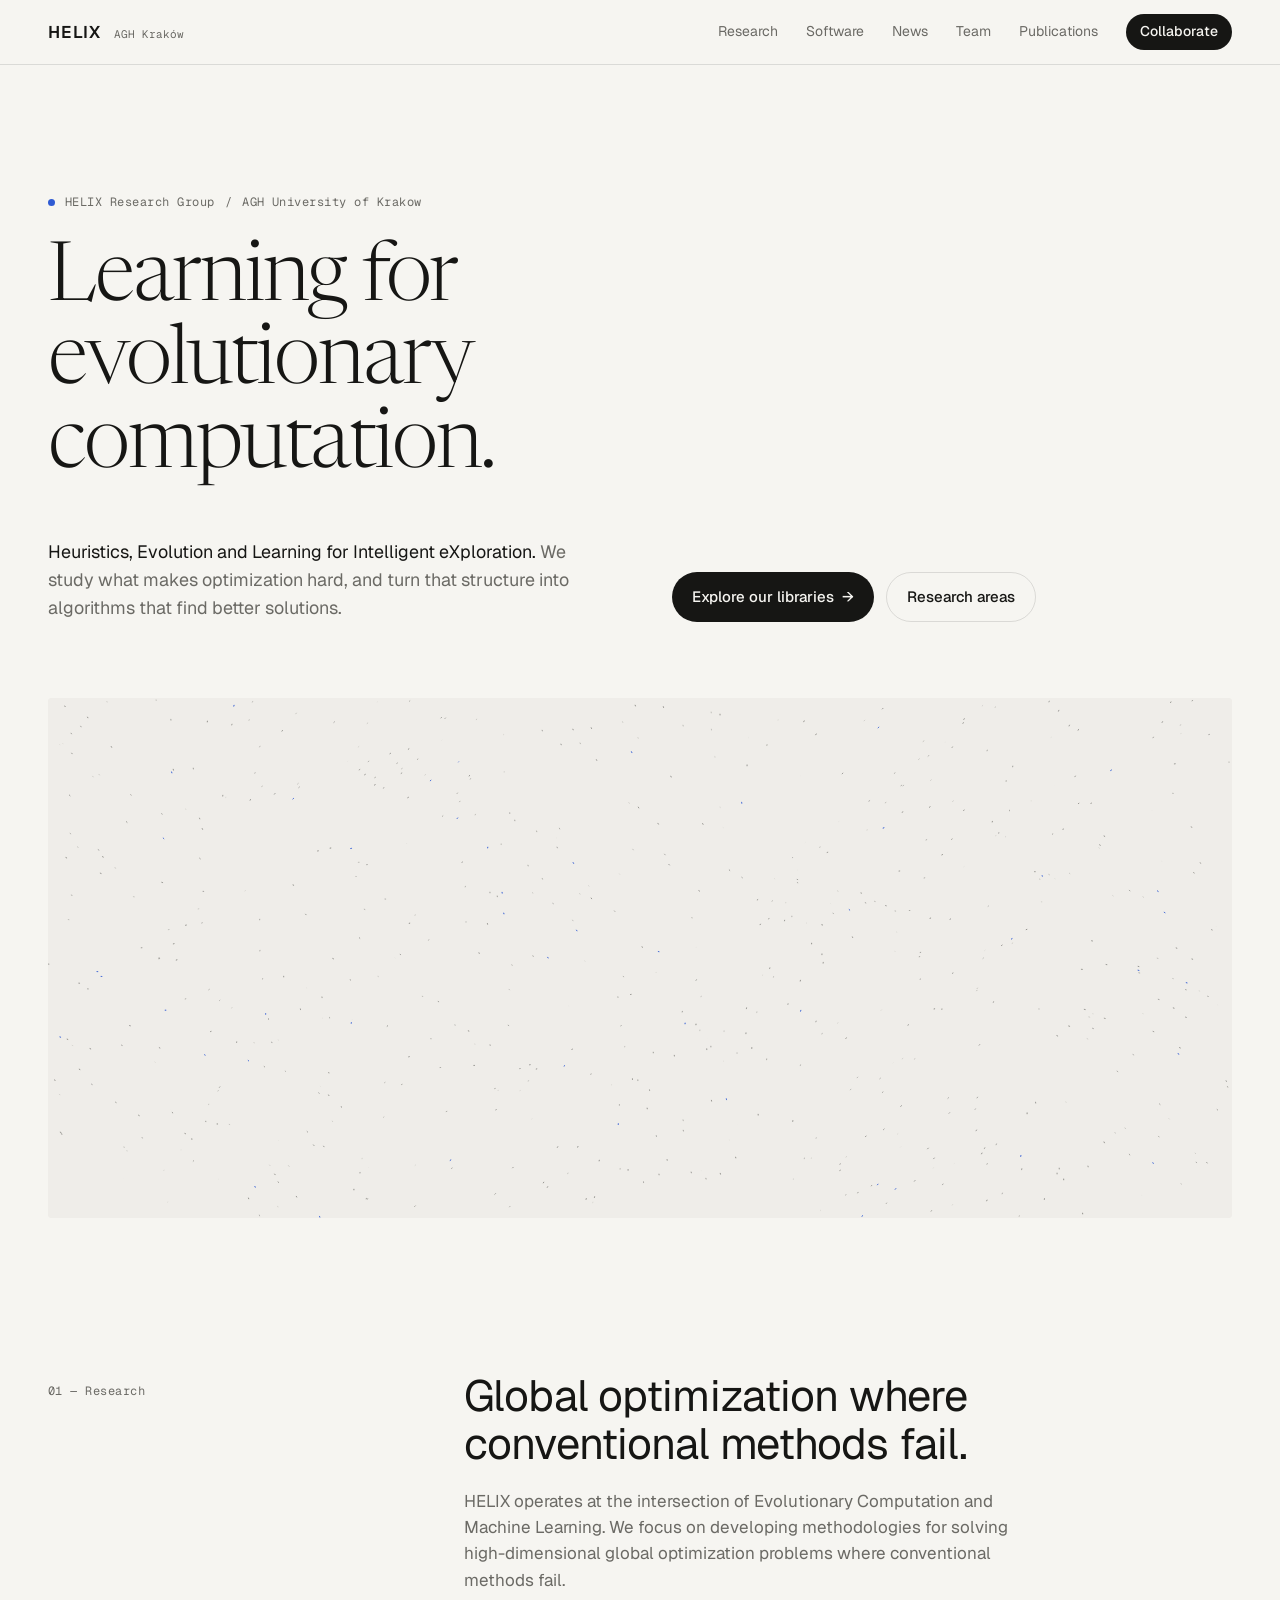
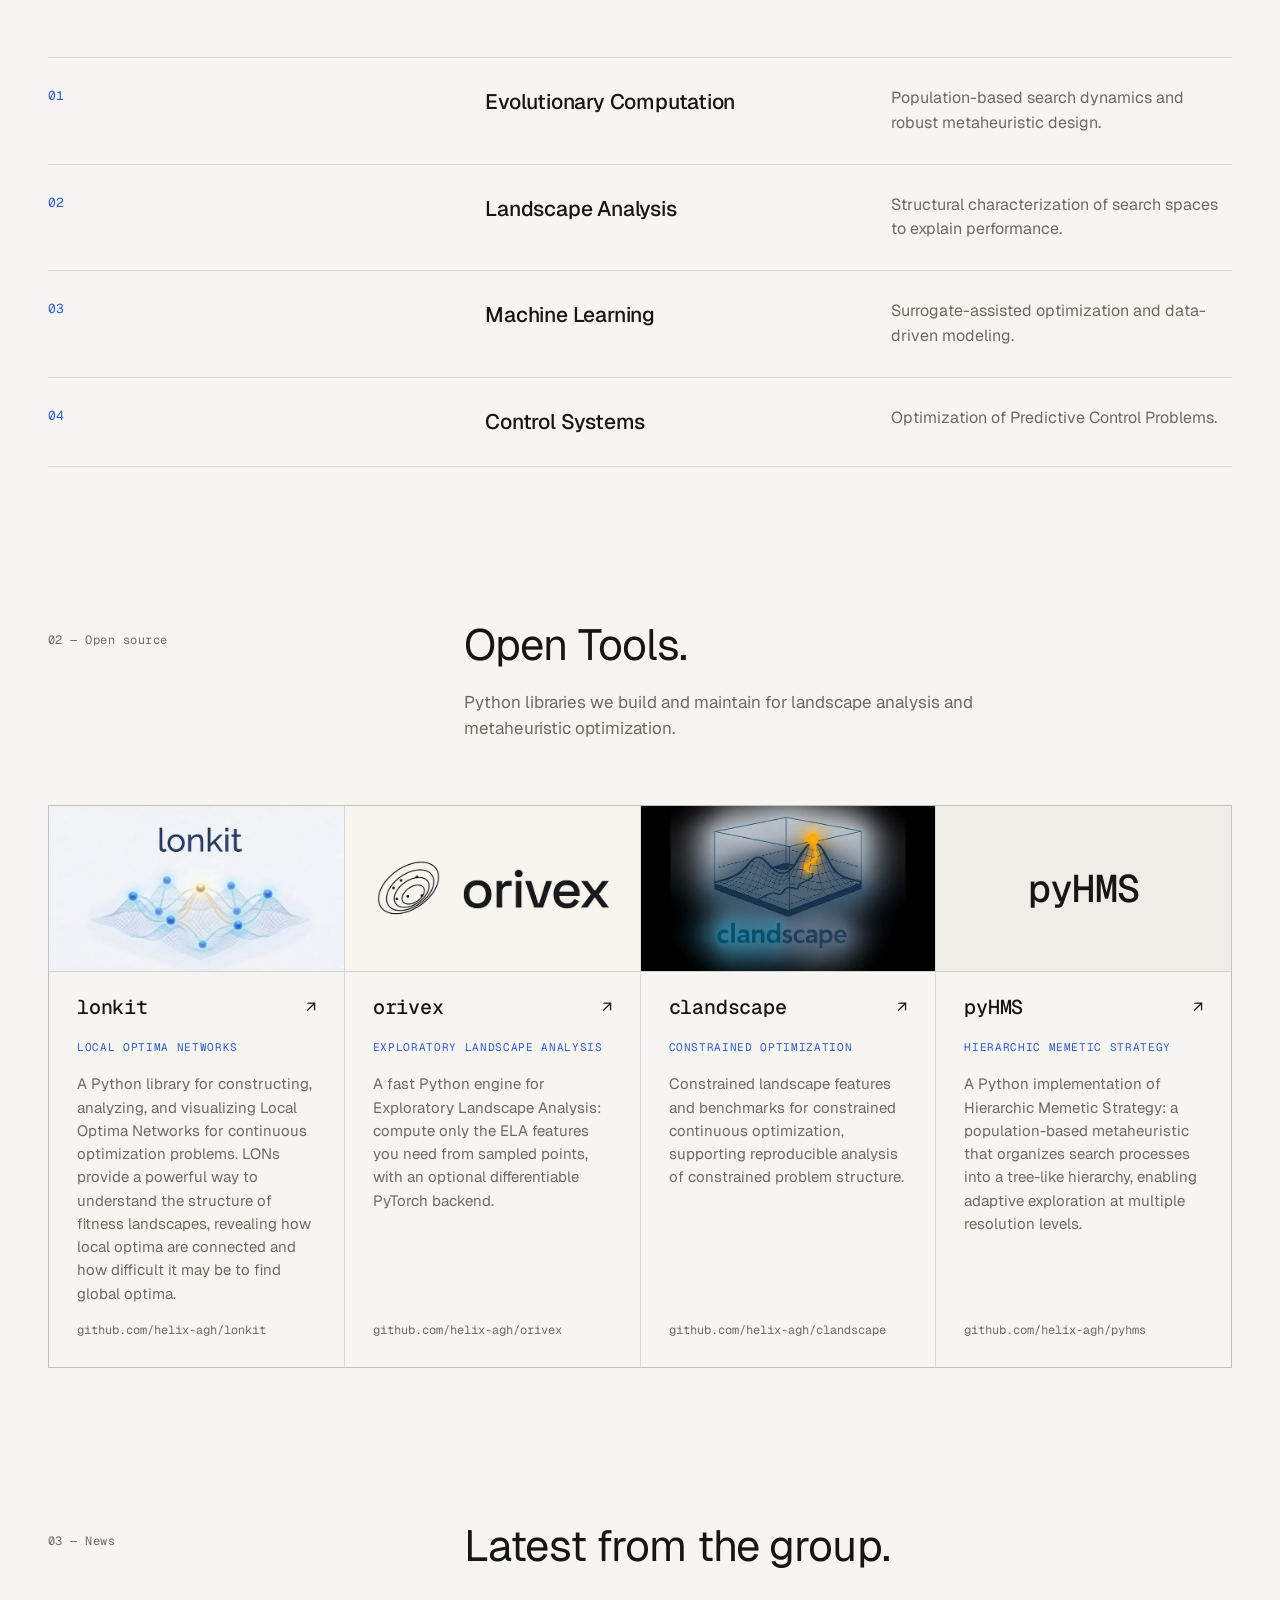
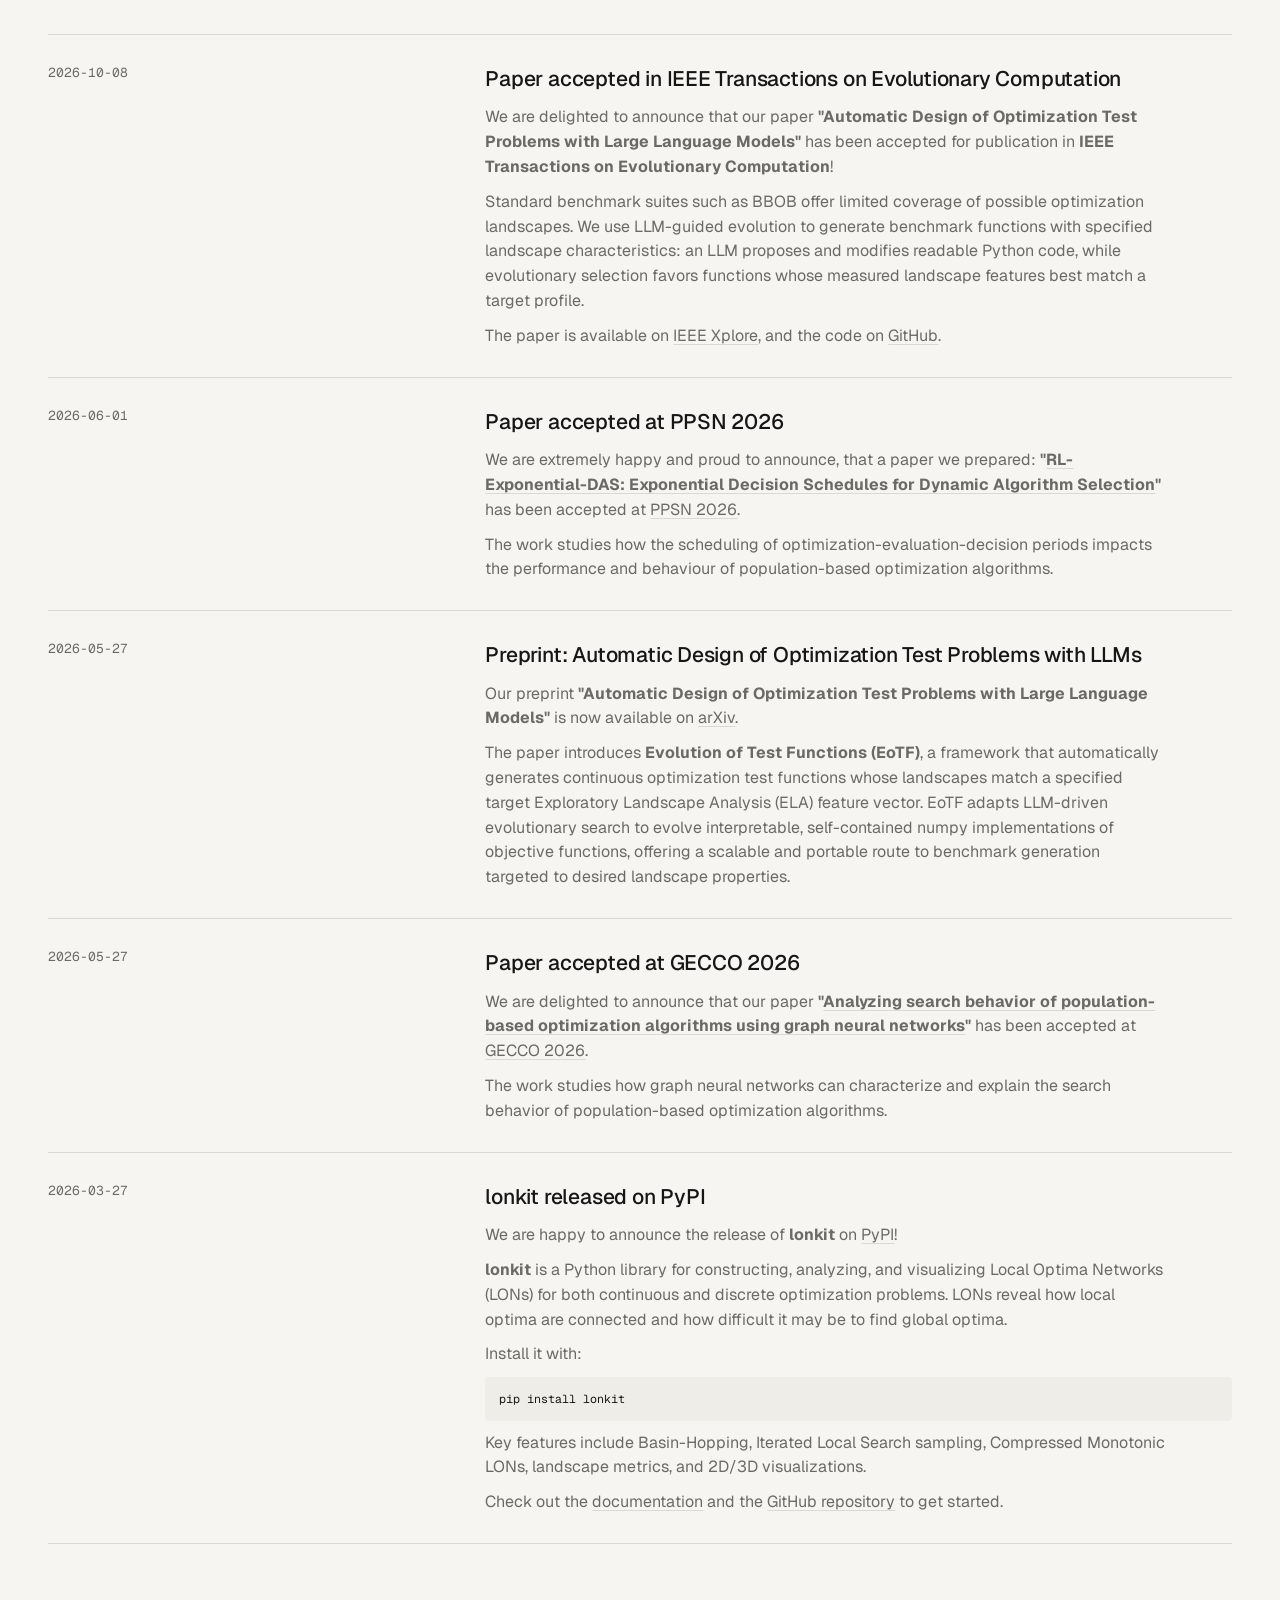
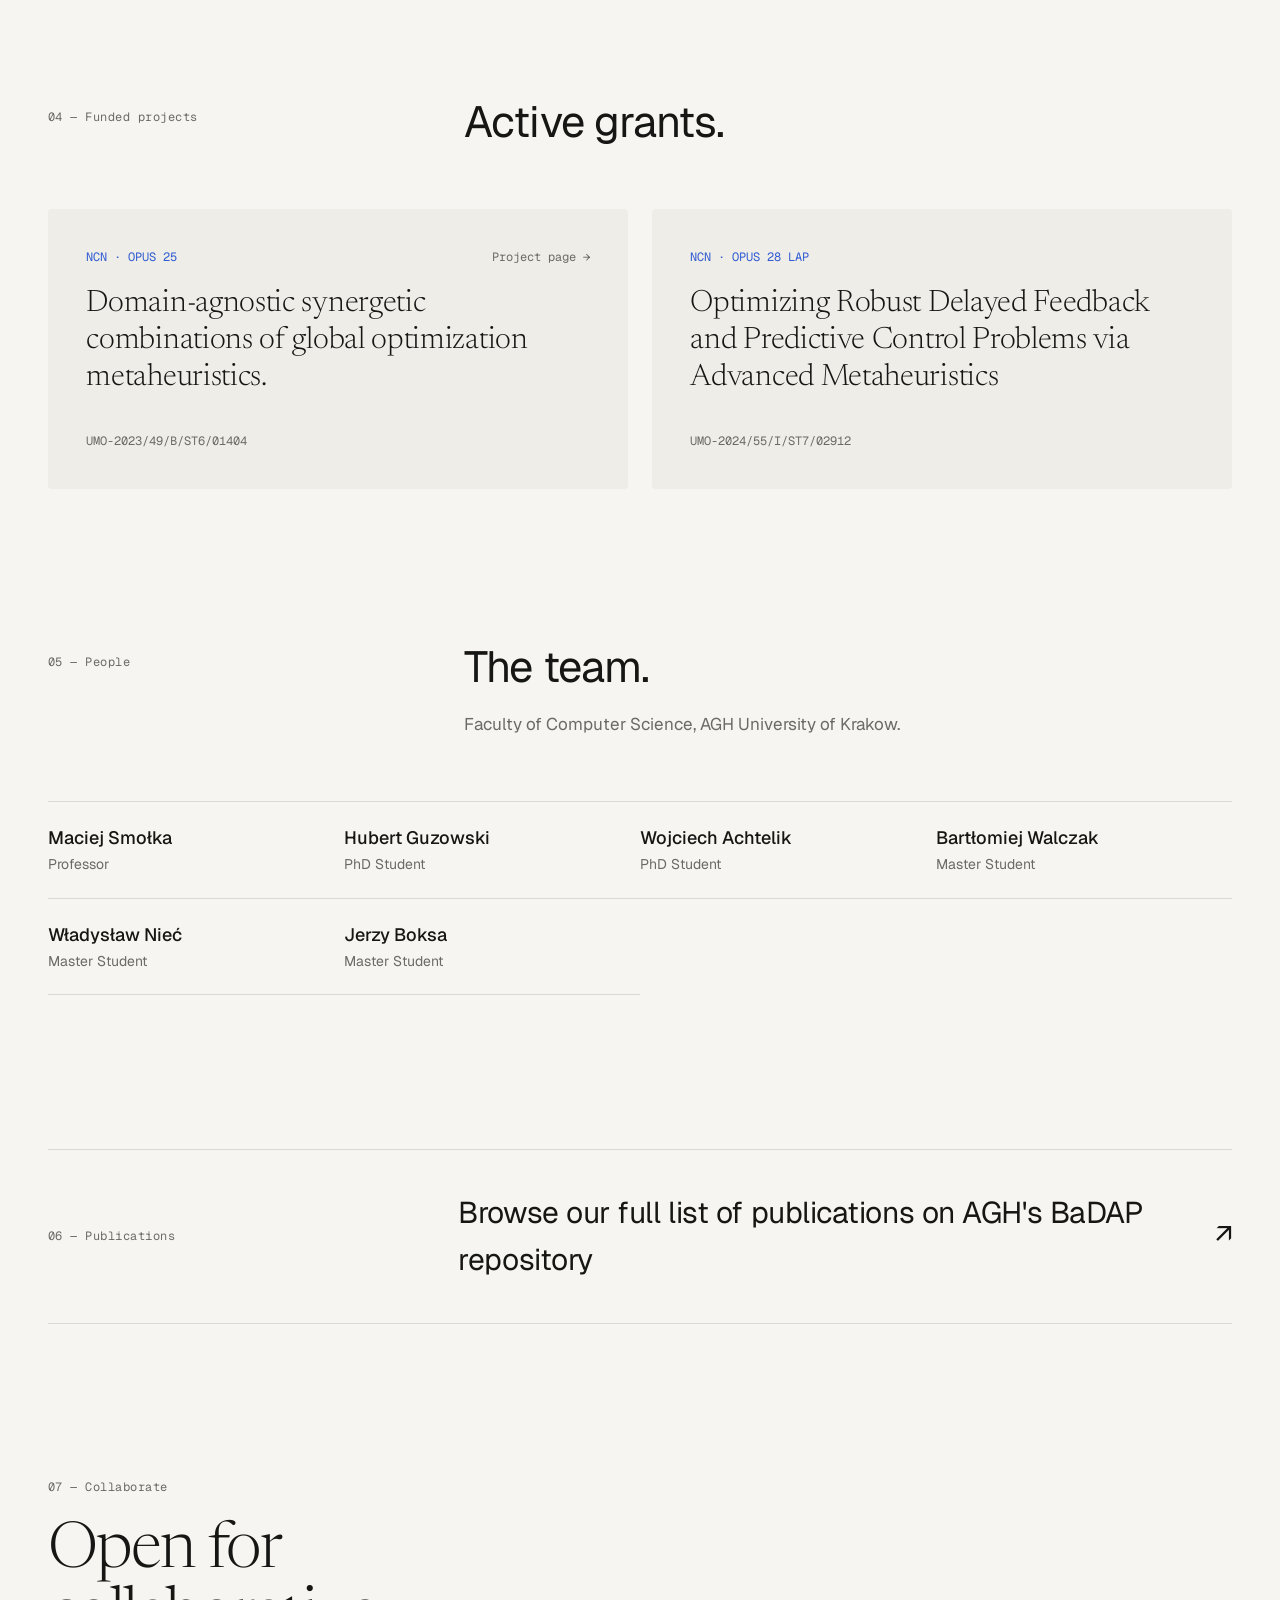
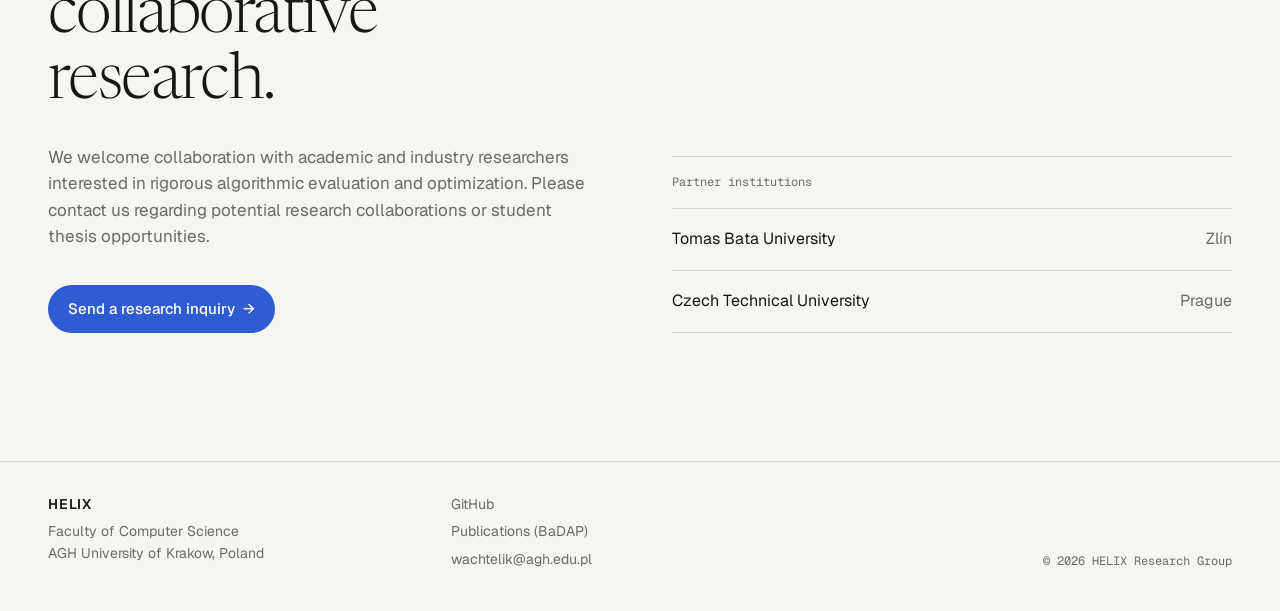
==== commit 256a0867: "feat: add project logos to Open Tools section; shorten heading" ====
--- a/index.html
+++ b/index.html
@@ -245,30 +245,34 @@
       <div class="section-head">
         <p class="kicker">02 — Open source</p>
         <div>
-          <h2 id="software-title" class="h2">Rigorous evaluation. Reproducible benchmarks. Open tools.</h2>
+          <h2 id="software-title" class="h2">Open Tools.</h2>
           <p class="section-intro">Python libraries we build and maintain for landscape analysis and metaheuristic optimization.</p>
         </div>
       </div>
       <div class="libs">
         <a class="lib" href="https://github.com/helix-agh/lonkit" target="_blank" rel="noopener">
+          <div class="lib-media"><img src="assets/projects/lonkit.webp" alt="lonkit logo" width="720" height="405" loading="lazy" decoding="async"></div>
           <div class="lib-top"><h3 class="lib-name">lonkit</h3><span aria-hidden="true">↗</span></div>
           <span class="lib-tag">Local Optima Networks</span>
           <p>A Python library for constructing, analyzing, and visualizing Local Optima Networks for continuous optimization problems. LONs provide a powerful way to understand the structure of fitness landscapes, revealing how local optima are connected and how difficult it may be to find global optima.</p>
           <span class="lib-path">github.com/helix-agh/lonkit</span>
         </a>
         <a class="lib" href="https://github.com/helix-agh/orivex" target="_blank" rel="noopener">
+          <picture class="lib-media"><source srcset="assets/projects/orivex-dark.webp" media="(prefers-color-scheme: dark)"><img src="assets/projects/orivex-light.webp" alt="orivex logo" width="720" height="405" loading="lazy" decoding="async"></picture>
           <div class="lib-top"><h3 class="lib-name">orivex</h3><span aria-hidden="true">↗</span></div>
           <span class="lib-tag">Exploratory Landscape Analysis</span>
           <p>A fast Python engine for Exploratory Landscape Analysis: compute only the ELA features you need from sampled points, with an optional differentiable PyTorch backend.</p>
           <span class="lib-path">github.com/helix-agh/orivex</span>
         </a>
         <a class="lib" href="https://github.com/helix-agh/clandscape" target="_blank" rel="noopener">
+          <div class="lib-media"><img src="assets/projects/clandscape.webp" alt="clandscape logo" width="720" height="405" loading="lazy" decoding="async"></div>
           <div class="lib-top"><h3 class="lib-name">clandscape</h3><span aria-hidden="true">↗</span></div>
           <span class="lib-tag">Constrained optimization</span>
           <p>Constrained landscape features and benchmarks for constrained continuous optimization, supporting reproducible analysis of constrained problem structure.</p>
           <span class="lib-path">github.com/helix-agh/clandscape</span>
         </a>
         <a class="lib" href="https://github.com/helix-agh/pyhms" target="_blank" rel="noopener">
+          <div class="lib-media lib-media-text" aria-hidden="true"><span>pyHMS</span></div>
           <div class="lib-top"><h3 class="lib-name">pyHMS</h3><span aria-hidden="true">↗</span></div>
           <span class="lib-tag">Hierarchic Memetic Strategy</span>
           <p>A Python implementation of Hierarchic Memetic Strategy: a population-based metaheuristic that organizes search processes into a tree-like hierarchy, enabling adaptive exploration at multiple resolution levels.</p>
--- a/styles.css
+++ b/styles.css
@@ -119,6 +119,12 @@
 .libs { margin-top: 64px; display: grid; grid-template-columns: repeat(auto-fit, minmax(min(100%, 280px), 1fr)); gap: 1px; background: var(--line); border: 1px solid var(--line); }
 .lib { background: var(--bg); padding: 28px; display: flex; flex-direction: column; gap: 16px; min-height: 300px; transition: background .2s; }
 .lib:hover { background: var(--panel); color: var(--ink); }
+.lib-media { display: block; margin: -28px -28px 4px; aspect-ratio: 16 / 9; overflow: hidden; background: var(--panel); border-bottom: 1px solid var(--line); }
+.lib-media img { display: block; width: 100%; height: 100%; object-fit: cover; transition: transform .4s ease; }
+.lib:hover .lib-media img { transform: scale(1.03); }
+@media (prefers-reduced-motion: reduce) { .lib-media img { transition: none; } .lib:hover .lib-media img { transform: none; } }
+.lib-media-text { display: flex; align-items: center; justify-content: center; font-family: var(--mono); font-size: clamp(28px, 3vw, 40px); font-weight: 500; letter-spacing: -.02em; color: var(--ink); }
+.libs:has(> .lib:only-child) { max-width: 440px; }
 .lib-top { display: flex; justify-content: space-between; align-items: baseline; gap: 12px; }
 .lib-name { font-family: var(--mono); font-size: 20px; font-weight: 500; letter-spacing: -.01em; }
 .lib-tag { font-family: var(--mono); font-size: 11px; text-transform: uppercase; letter-spacing: .06em; color: var(--accent); }
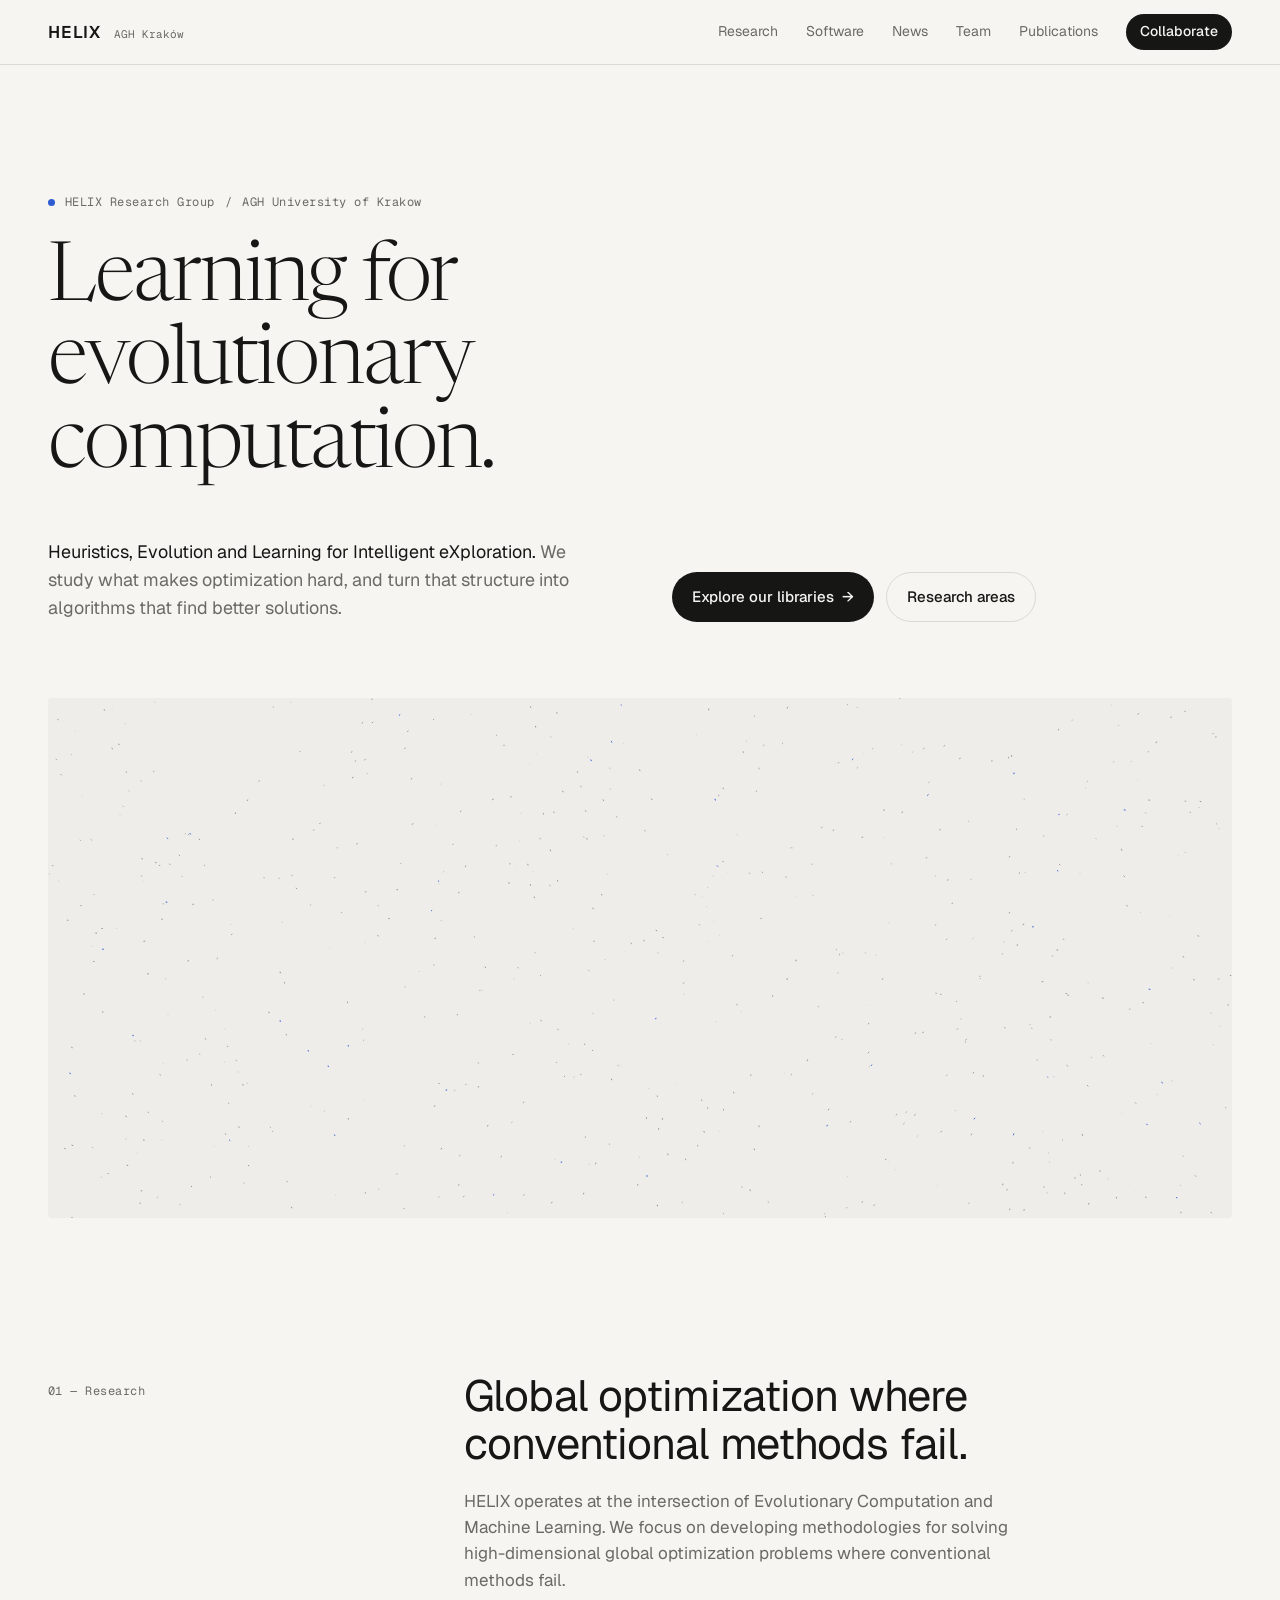
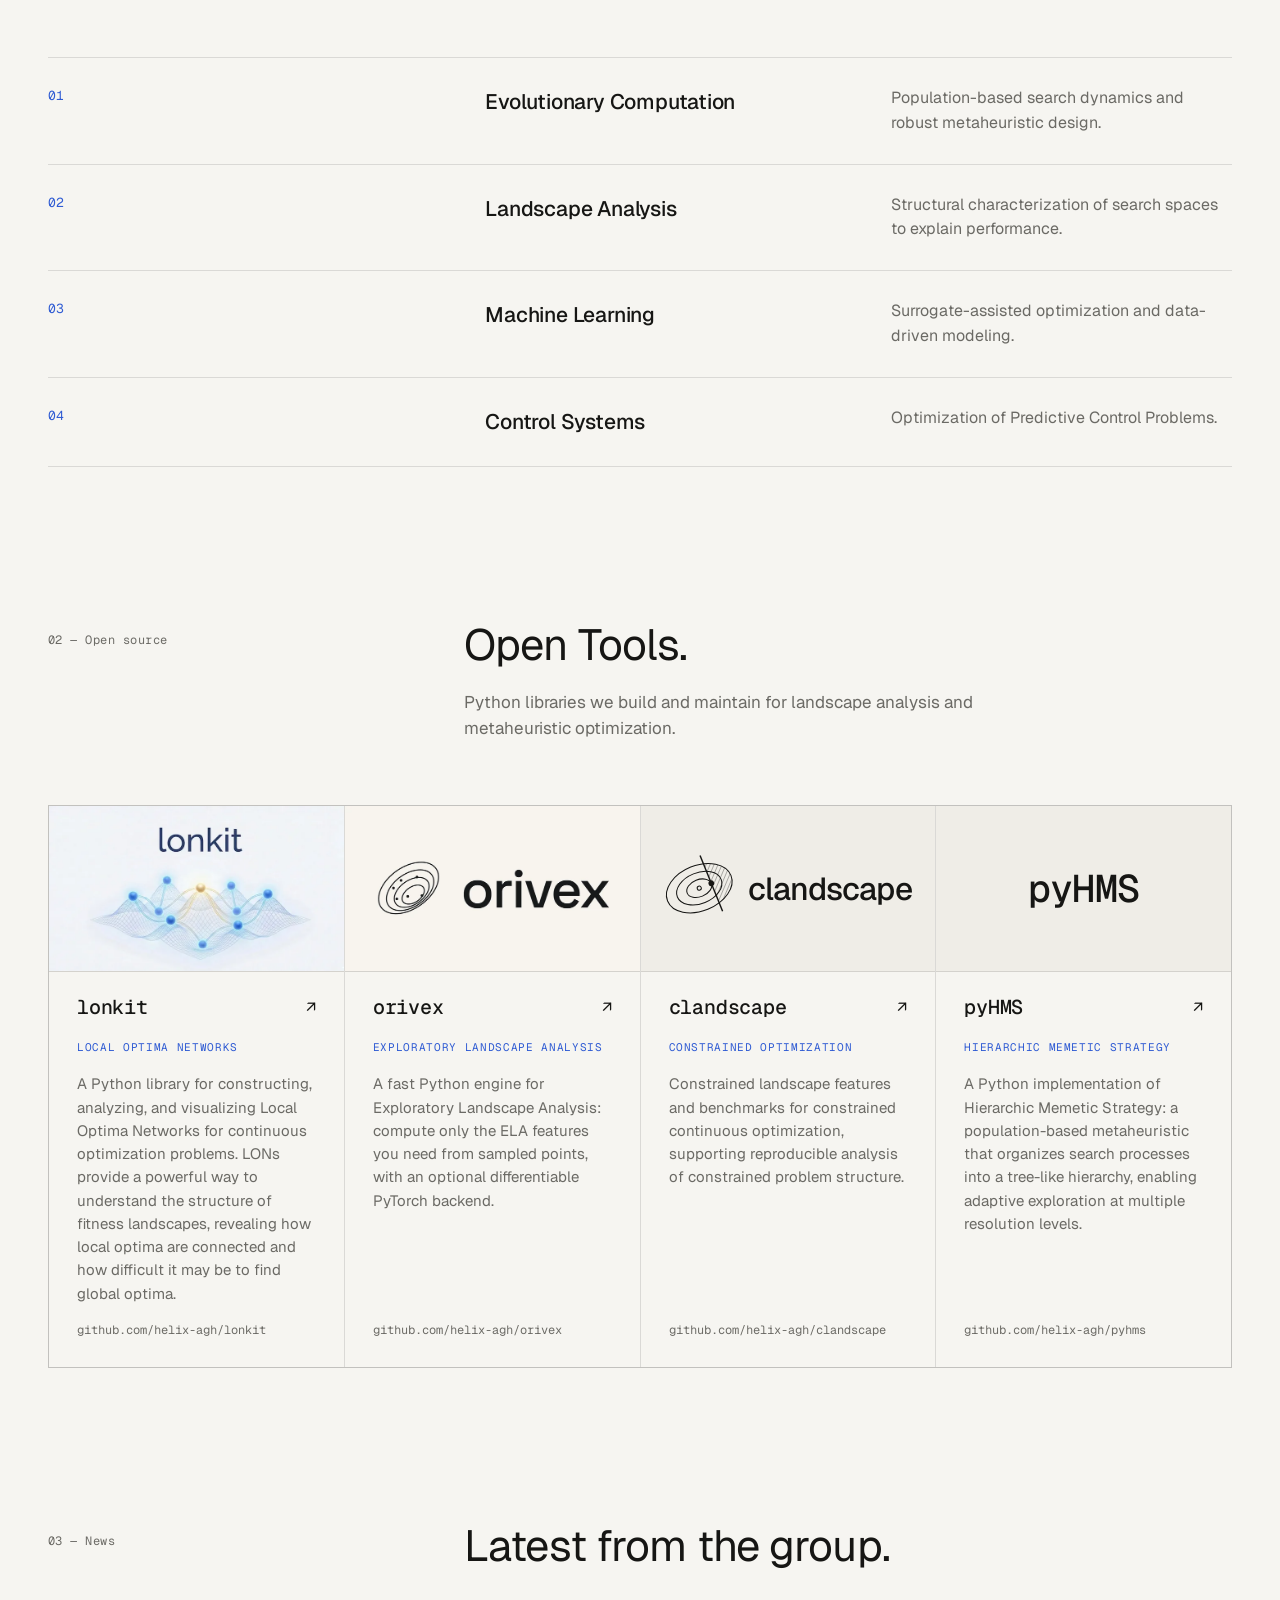
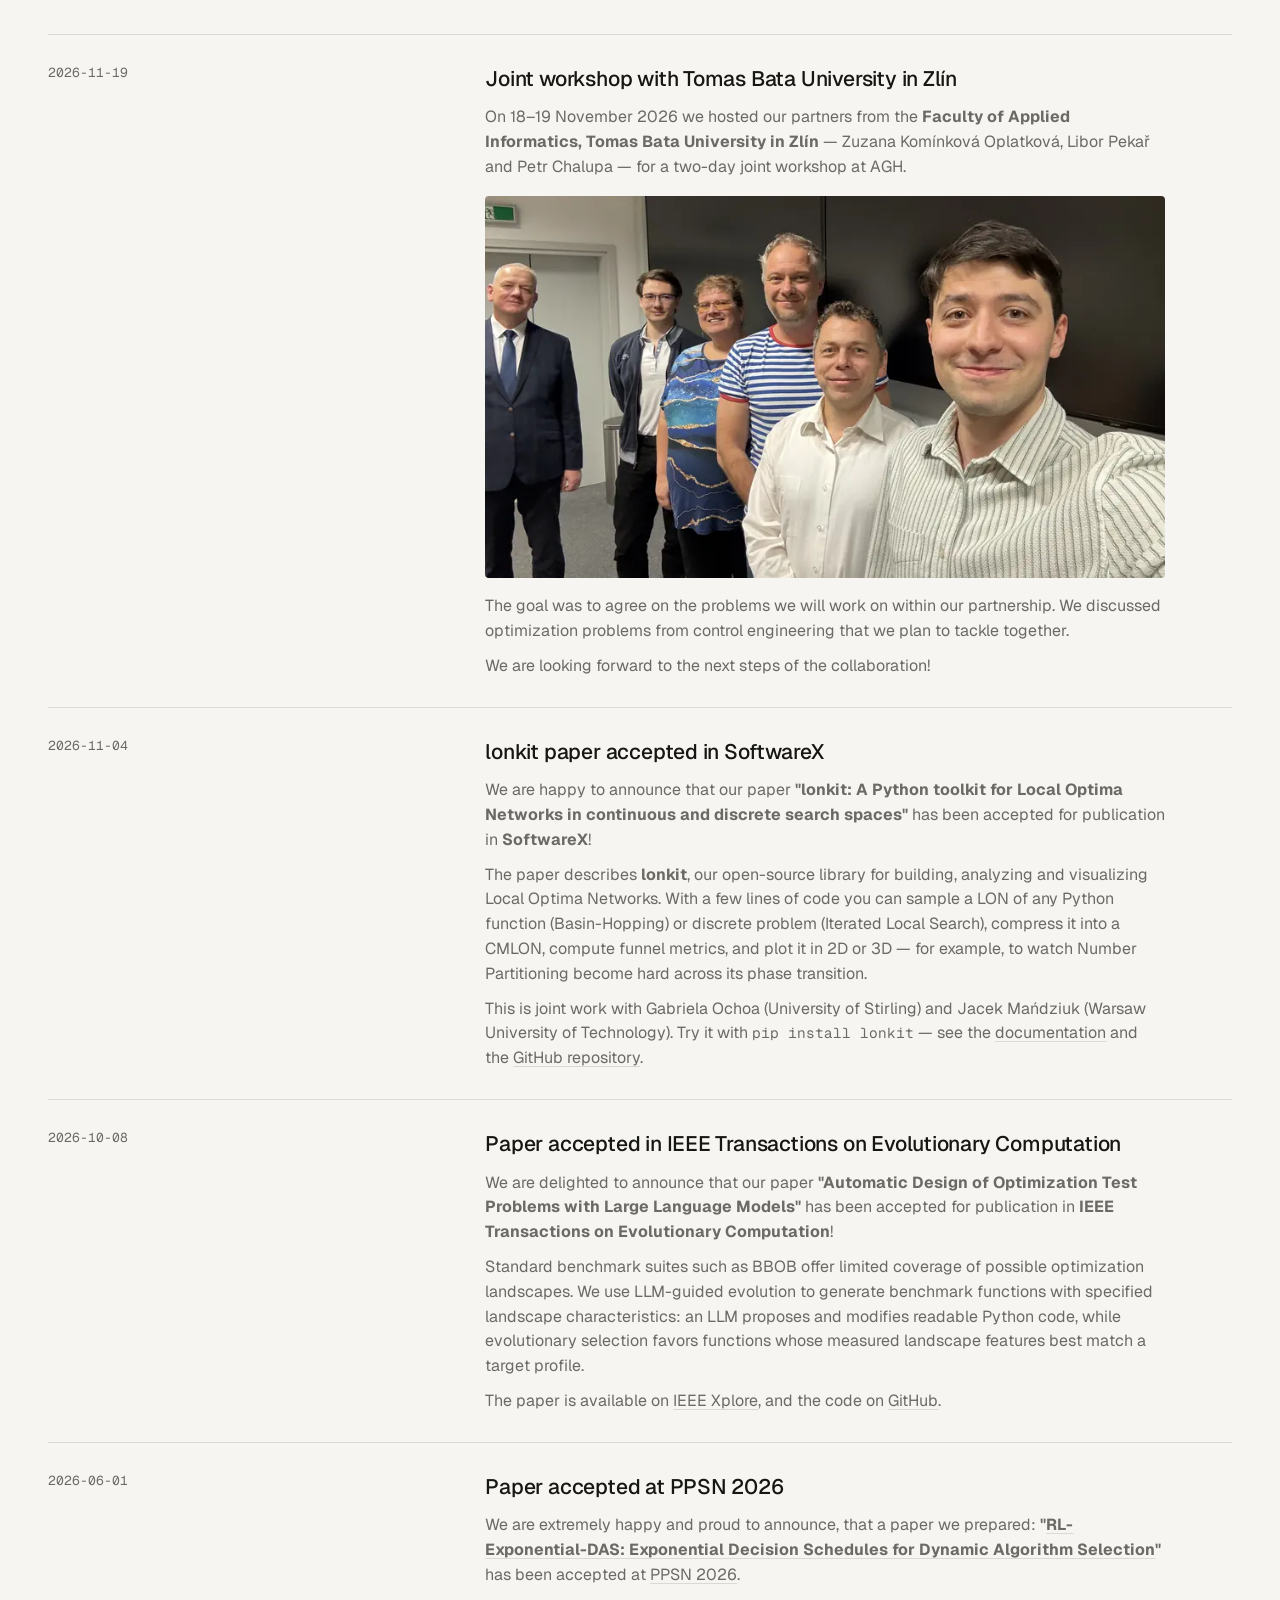
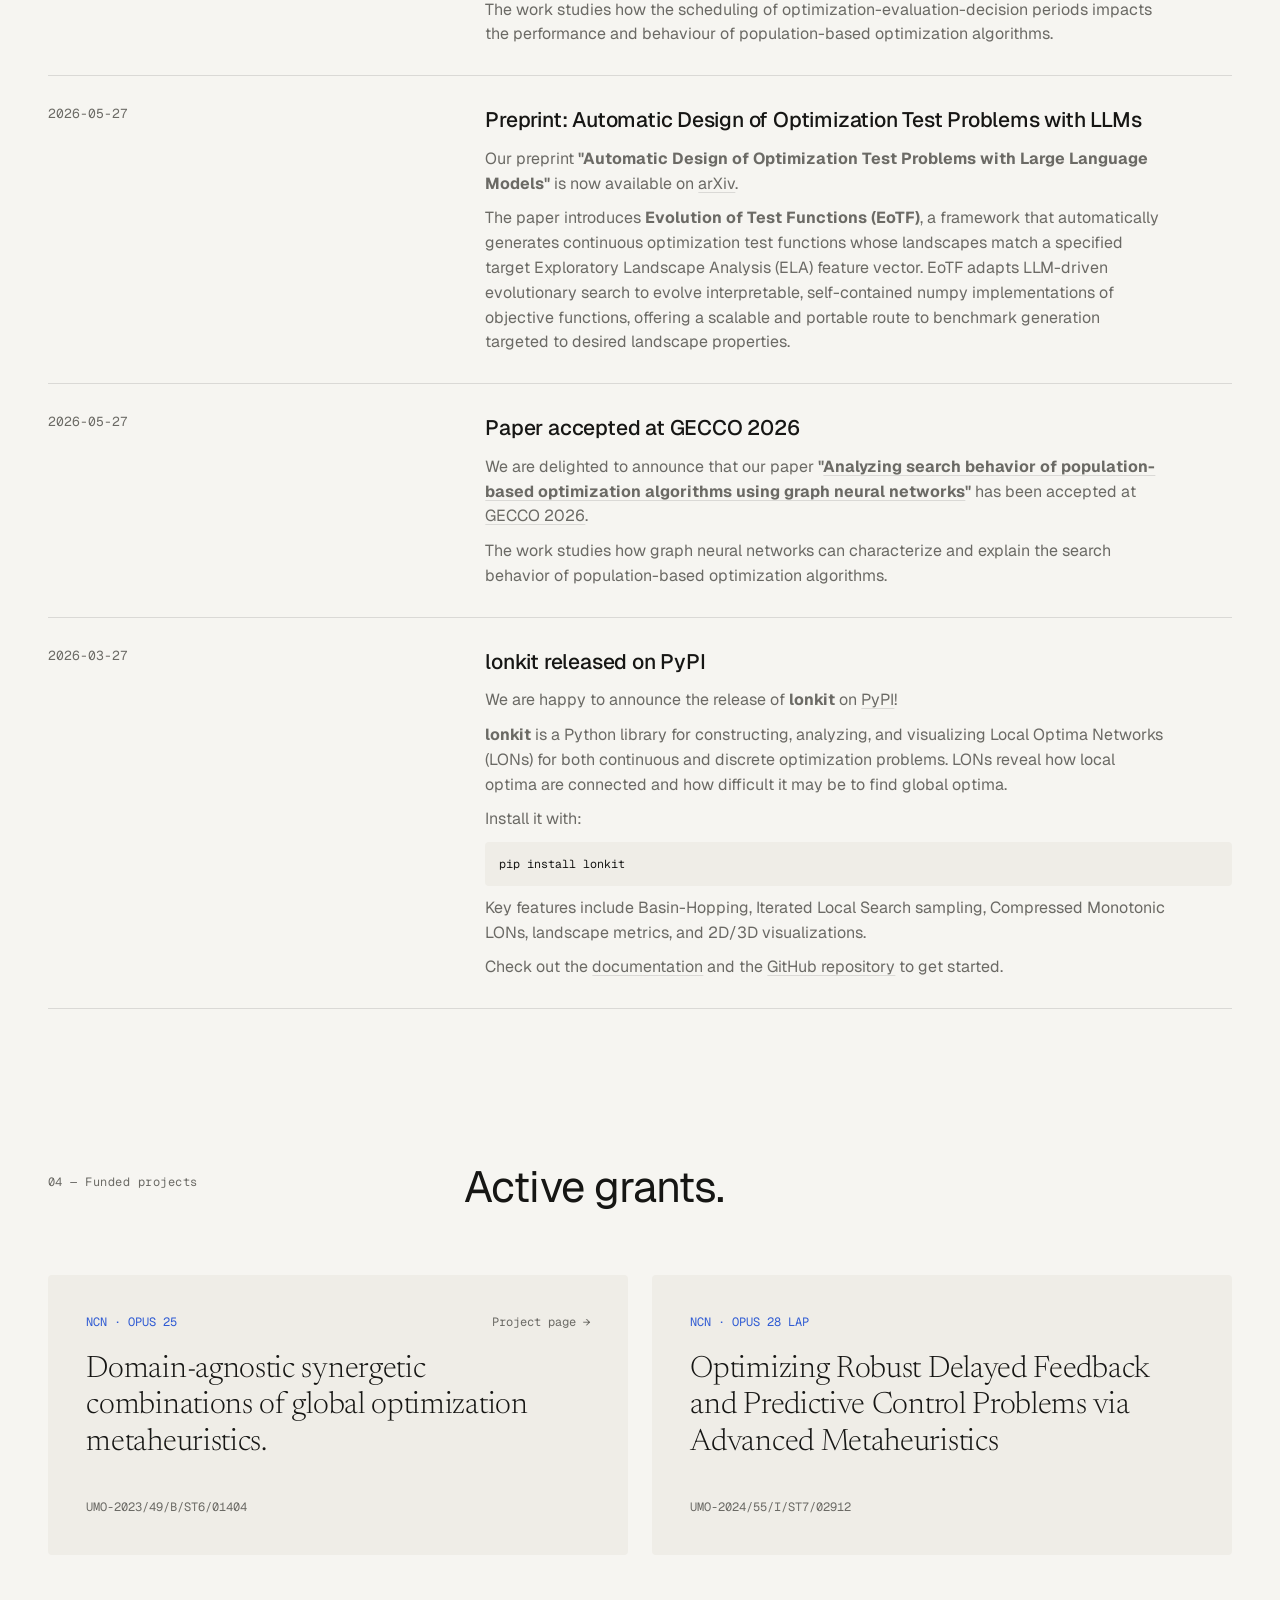
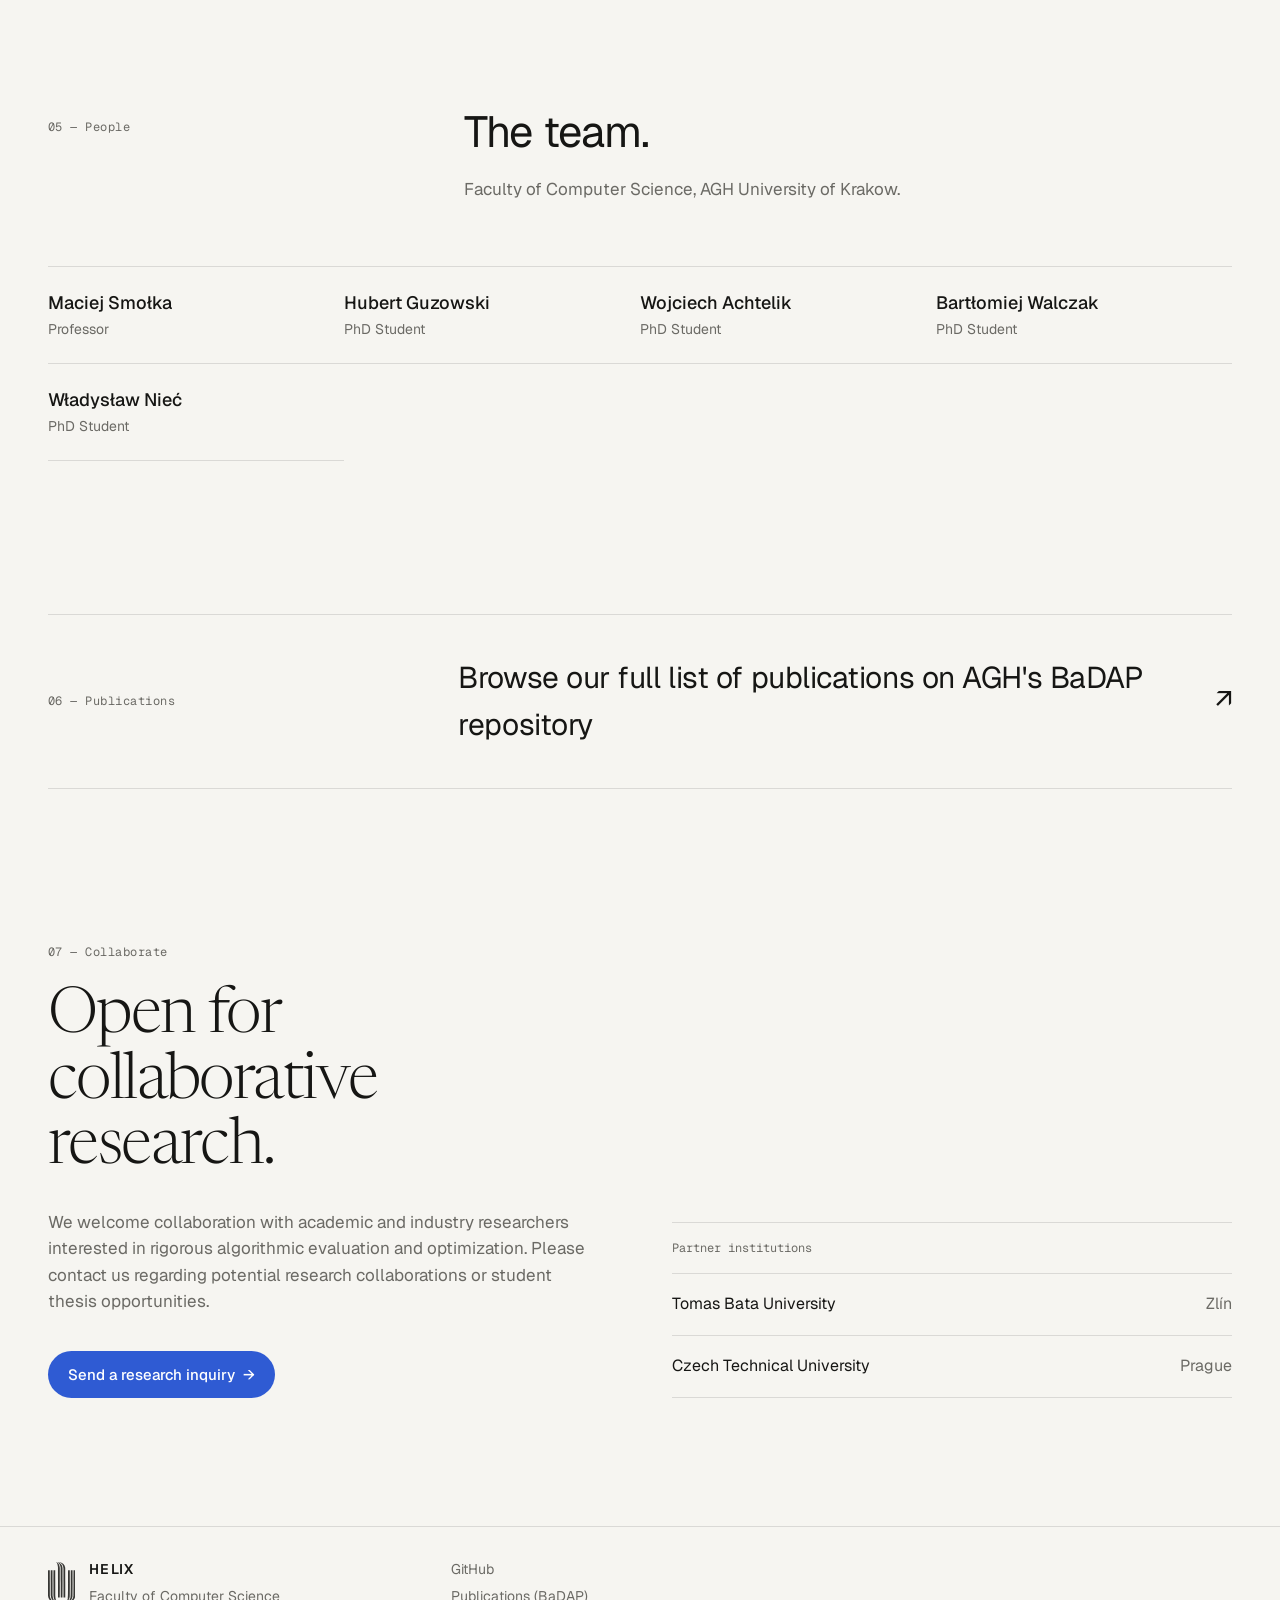
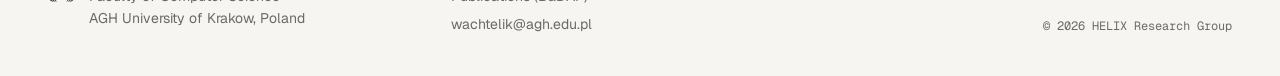
==== commit f54cdc92: "Add Nov 2026 news (lonkit SoftwareX, UTB Zlín workshop), team update, SVG clandscape logo, AGH sign " ====
--- a/index.html
+++ b/index.html
@@ -83,8 +83,7 @@
           { "@id": "https://helix-agh.github.io/#hubert-guzowski" },
           { "@id": "https://helix-agh.github.io/#wojciech-achtelik" },
           { "@id": "https://helix-agh.github.io/#bartlomiej-walczak" },
-          { "@id": "https://helix-agh.github.io/#wladyslaw-niec" },
-          { "@id": "https://helix-agh.github.io/#jerzy-boksa" }
+          { "@id": "https://helix-agh.github.io/#wladyslaw-niec" }
         ],
         "sameAs": [
           "https://github.com/helix-agh",
@@ -94,9 +93,8 @@
       { "@type": "Person", "@id": "https://helix-agh.github.io/#maciej-smolka", "name": "Maciej Smołka", "jobTitle": "Professor", "affiliation": { "@id": "https://helix-agh.github.io/#organization" } },
       { "@type": "Person", "@id": "https://helix-agh.github.io/#hubert-guzowski", "name": "Hubert Guzowski", "jobTitle": "PhD Student", "affiliation": { "@id": "https://helix-agh.github.io/#organization" } },
       { "@type": "Person", "@id": "https://helix-agh.github.io/#wojciech-achtelik", "name": "Wojciech Achtelik", "jobTitle": "PhD Student", "affiliation": { "@id": "https://helix-agh.github.io/#organization" } },
-      { "@type": "Person", "@id": "https://helix-agh.github.io/#bartlomiej-walczak", "name": "Bartłomiej Walczak", "jobTitle": "Master Student", "affiliation": { "@id": "https://helix-agh.github.io/#organization" } },
-      { "@type": "Person", "@id": "https://helix-agh.github.io/#wladyslaw-niec", "name": "Władysław Nieć", "jobTitle": "Master Student", "affiliation": { "@id": "https://helix-agh.github.io/#organization" } },
-      { "@type": "Person", "@id": "https://helix-agh.github.io/#jerzy-boksa", "name": "Jerzy Boksa", "jobTitle": "Master Student", "affiliation": { "@id": "https://helix-agh.github.io/#organization" } },
+      { "@type": "Person", "@id": "https://helix-agh.github.io/#bartlomiej-walczak", "name": "Bartłomiej Walczak", "jobTitle": "PhD Student", "affiliation": { "@id": "https://helix-agh.github.io/#organization" } },
+      { "@type": "Person", "@id": "https://helix-agh.github.io/#wladyslaw-niec", "name": "Władysław Nieć", "jobTitle": "PhD Student", "affiliation": { "@id": "https://helix-agh.github.io/#organization" } },
       {
         "@type": "SoftwareSourceCode",
         "@id": "https://helix-agh.github.io/#lonkit",
@@ -265,7 +263,22 @@
           <span class="lib-path">github.com/helix-agh/orivex</span>
         </a>
         <a class="lib" href="https://github.com/helix-agh/clandscape" target="_blank" rel="noopener">
-          <div class="lib-media"><img src="assets/projects/clandscape.webp" alt="clandscape logo" width="720" height="405" loading="lazy" decoding="async"></div>
+          <div class="lib-media"><svg viewBox="0 0 720 405" role="img" aria-label="clandscape logo" fill="none" stroke="currentColor" stroke-width="2.5">
+            <defs>
+              <clipPath id="cl-inf"><rect x="160" y="100" width="80" height="205"/></clipPath>
+              <pattern id="cl-hatch" width="9" height="9" patternUnits="userSpaceOnUse" patternTransform="rotate(45)"><line x1="0" y1="0" x2="0" y2="9" stroke-width="1.5"/></pattern>
+            </defs>
+            <g transform="translate(13 0) rotate(-22 128 202)">
+              <ellipse cx="128" cy="202" rx="84" ry="56" fill="url(#cl-hatch)" stroke="none" clip-path="url(#cl-inf)"/>
+              <ellipse cx="128" cy="202" rx="84" ry="56"/>
+              <ellipse cx="128" cy="202" rx="58" ry="38"/>
+              <ellipse cx="128" cy="202" rx="32" ry="21"/>
+              <line x1="160" y1="128" x2="160" y2="276" stroke-width="3.5"/>
+              <circle cx="128" cy="202" r="5"/>
+              <circle cx="160" cy="202" r="7" fill="currentColor" stroke="none"/>
+            </g>
+            <text x="261" y="230" fill="currentColor" stroke="none" style="font: 500 78px var(--sans); letter-spacing: -.03em">clandscape</text>
+          </svg></div>
           <div class="lib-top"><h3 class="lib-name">clandscape</h3><span aria-hidden="true">↗</span></div>
           <span class="lib-tag">Constrained optimization</span>
           <p>Constrained landscape features and benchmarks for constrained continuous optimization, supporting reproducible analysis of constrained problem structure.</p>
@@ -289,6 +302,27 @@
       <!-- Pre-rendered from announcements/*.md so search engines and AI crawlers can read it without JS.
            New entries added only to announcements/index.json are appended by main.js. -->
       <ol class="list" id="news-list" reversed>
+        <li class="row" data-file="2026-11-19-utb-zlin-workshop.md">
+          <time class="row-date" datetime="2026-11-19">2026-11-19</time>
+          <article class="news-body">
+            <h3 class="row-title">Joint workshop with Tomas Bata University in Zlín</h3>
+            <p>On 18–19 November 2026 we hosted our partners from the <strong>Faculty of Applied Informatics, Tomas Bata University in Zlín</strong> — Zuzana Komínková Oplatková, Libor Pekař and Petr Chalupa — for a two-day joint workshop at AGH.</p>
+            <figure class="news-media">
+              <img src="assets/news/2026-11-utb-zlin-workshop-800.webp" srcset="assets/news/2026-11-utb-zlin-workshop-800.webp 800w, assets/news/2026-11-utb-zlin-workshop-1600.webp 1600w" sizes="(max-width: 760px) calc(100vw - 32px), 680px" width="800" height="450" alt="HELIX and UTB Zlín researchers at the joint workshop at AGH, November 2026" loading="lazy" decoding="async">
+            </figure>
+            <p>The goal was to agree on the problems we will work on within our partnership. We discussed optimization problems from control engineering that we plan to tackle together.</p>
+            <p>We are looking forward to the next steps of the collaboration!</p>
+          </article>
+        </li>
+        <li class="row" data-file="2026-11-04-lonkit-softwarex.md">
+          <time class="row-date" datetime="2026-11-04">2026-11-04</time>
+          <article class="news-body">
+            <h3 class="row-title">lonkit paper accepted in SoftwareX</h3>
+            <p>We are happy to announce that our paper <strong>"lonkit: A Python toolkit for Local Optima Networks in continuous and discrete search spaces"</strong> has been accepted for publication in <strong>SoftwareX</strong>!</p>
+            <p>The paper describes <strong>lonkit</strong>, our open-source library for building, analyzing and visualizing Local Optima Networks. With a few lines of code you can sample a LON of any Python function (Basin-Hopping) or discrete problem (Iterated Local Search), compress it into a CMLON, compute funnel metrics, and plot it in 2D or 3D — for example, to watch Number Partitioning become hard across its phase transition.</p>
+            <p>This is joint work with Gabriela Ochoa (University of Stirling) and Jacek Mańdziuk (Warsaw University of Technology). Try it with <code>pip install lonkit</code> — see the <a href="https://helix-agh.github.io/lonkit" target="_blank" rel="noopener">documentation</a> and the <a href="https://github.com/helix-agh/lonkit" target="_blank" rel="noopener">GitHub repository</a>.</p>
+          </article>
+        </li>
         <li class="row" data-file="2026-10-08-eotf-ieee-tevc.md">
           <time class="row-date" datetime="2026-10-08">2026-10-08</time>
           <article class="news-body">
@@ -368,9 +402,8 @@
         <li id="maciej-smolka"><span class="team-name">Maciej Smołka</span><span class="team-role">Professor</span></li>
         <li id="hubert-guzowski"><span class="team-name">Hubert Guzowski</span><span class="team-role">PhD Student</span></li>
         <li id="wojciech-achtelik"><span class="team-name">Wojciech Achtelik</span><span class="team-role">PhD Student</span></li>
-        <li id="bartlomiej-walczak"><span class="team-name">Bartłomiej Walczak</span><span class="team-role">Master Student</span></li>
-        <li id="wladyslaw-niec"><span class="team-name">Władysław Nieć</span><span class="team-role">Master Student</span></li>
-        <li id="jerzy-boksa"><span class="team-name">Jerzy Boksa</span><span class="team-role">Master Student</span></li>
+        <li id="bartlomiej-walczak"><span class="team-name">Bartłomiej Walczak</span><span class="team-role">PhD Student</span></li>
+        <li id="wladyslaw-niec"><span class="team-name">Władysław Nieć</span><span class="team-role">PhD Student</span></li>
       </ul>
     </section>
 
@@ -401,9 +434,12 @@
 
   <footer class="footer">
     <div class="wrap">
-      <div class="footer-col">
-        <span class="footer-brand">HELIX</span>
-        <address style="font-style:normal">Faculty of Computer Science<br>AGH University of Krakow, Poland</address>
+      <div class="footer-col footer-id">
+        <a class="footer-agh" href="https://www.agh.edu.pl/en" target="_blank" rel="noopener" aria-label="AGH University of Krakow"><svg class="agh-sign" viewBox="0.0 0.0 818.7 1197.6" aria-hidden="true" focusable="false"><path transform="translate(-21.103195,1238.961853) scale(0.100000,-0.100000)" d="M3530 12381 c0 -5 19 -19 43 -31 250 -131 362 -200 511 -317 91 -72 258 -240 319 -321 59 -78 117 -160 117 -166 0 -2 17 -33 38 -67 148 -248 257 -636 283 -1009 4 -69 8 -2049 9 -4401 0 -3614 2 -4278 14 -4288 9 -8 88 -11 267 -9 l254 3 0 4345 c0 4471 0 4416 -36 4615 -81 446 -248 784 -524 1058 -206 205 -405 329 -745 463 -51 20 -182 58 -285 83 -49 12 -116 29 -147 37 -65 16 -118 18 -118 5zM2730 12352 c0 -6 30 -54 66 -109 196 -289 324 -717 375 -1248 6 -66 16 -156 21 -200 7 -52 12 -1665 14 -4539 3 -3213 8 -4463 15 -4473 14 -15 514 -19 523 -4 11 17 6 8721 -4 8811 -5 47 -14 130 -20 185 -20 190 -89 488 -145 620 -7 17 -16 41 -20 55 -49 162 -255 473 -412 621 -151 142 -413 320 -413 281zM3100 12351 c0 -5 24 -28 53 -51 327 -260 536 -545 701 -955 36 -90 91 -297 122 -455 50 -261 47 -29 53 -4725 3 -2403 10 -4376 14 -4382 11 -18 497 -19 515 -1 15 15 17 8523 2 8733 -9 135 -38 323 -66 435 -38 152 -65 232 -121 358 -13 29 -23 54 -23 57 0 15 -133 233 -180 295 -208 274 -528 507 -885 645 -38 14 -84 33 -102 41 -35 16 -83 19 -83 5zM221 9937 c-18 -22 -10 -7614 8 -7717 46 -268 66 -353 117 -505 211 -636 735 -1080 1474 -1250 223 -51 242 -55 251 -49 9 5 -67 63 -83 64 -4 0 -71 37 -150 81 -489 278 -814 671 -964 1164 -50 164 -71 267 -104 515 -5 37 -10 1713 -10 3860 0 3038 -3 3800 -13 3820 l-13 25 -250 3 c-204 2 -253 0 -263 -11zM1046 9928 c-14 -20 -16 -390 -16 -3728 0 -2175 4 -3769 10 -3860 20 -327 88 -618 204 -873 207 -454 602 -794 1156 -997 144 -52 147 -35 14 70 -499 393 -769 959 -829 1736 -13 176 -15 660 -15 3918 0 2543 -3 3723 -10 3737 -10 18 -24 19 -255 19 -241 0 -244 0 -259 -22zM1868 9939 c-29 -17 -27 -7488 2 -7784 30 -310 73 -508 165 -765 131 -363 417 -706 758 -906 99 -58 100 -48 10 84 -240 350 -374 916 -403 1707 -5 127 -9 1898 -10 3937 0 3356 -1 3708 -16 3722 -19 19 -475 24 -506 5zM6226 9934 c-15 -14 -16 -371 -16 -3782 0 -4091 -1 -4128 -61 -4522 -28 -185 -41 -258 -55 -319 -80 -342 -152 -525 -292 -739 -40 -63 -71 -116 -68 -120 23 -22 300 173 431 303 156 157 329 427 400 625 94 263 133 439 165 734 20 183 20 257 20 3998 0 2824 -3 3814 -11 3824 -18 22 -491 20 -513 -2zM7050 9940 c-13 -8 -16 -451 -21 -3847 -6 -4123 -3 -3928 -54 -4183 -107 -540 -292 -900 -637 -1235 -62 -61 -143 -135 -181 -165 -99 -79 -77 -90 68 -32 28 11 75 30 105 42 298 118 584 322 798 570 233 271 398 729 432 1198 14 194 14 7617 0 7643 -10 18 -24 19 -253 19 -135 0 -249 -4 -257 -10zM7868 9939 c-17 -9 -18 -199 -18 -3742 -1 -2053 -5 -3790 -9 -3862 -56 -854 -463 -1481 -1196 -1839 -65 -32 -120 -72 -108 -79 9 -5 135 20 286 57 654 161 1126 530 1366 1066 85 188 138 385 188 695 17 104 18 320 21 3878 1 2072 -1 3782 -6 3800 l-8 32 -250 2 c-157 2 -255 -1 -266 -8z" fill="currentColor"/></svg></a>
+        <div class="footer-col">
+          <span class="footer-brand">HELIX</span>
+          <address style="font-style:normal">Faculty of Computer Science<br>AGH University of Krakow, Poland</address>
+        </div>
       </div>
       <div class="footer-col">
         <a href="https://github.com/helix-agh" target="_blank" rel="noopener">GitHub</a>
--- a/styles.css
+++ b/styles.css
@@ -114,6 +114,8 @@
 .news-body a:hover { text-decoration-color: currentColor; }
 .news-body pre { margin: 0; padding: 12px 14px; background: var(--panel); border-radius: 4px; overflow-x: auto; font: 13px/1.5 var(--mono); }
 .news-body code { font-family: var(--mono); font-size: .9em; }
+.news-media { margin: 6px 0; max-width: 680px; }
+.news-media img { display: block; width: 100%; height: auto; aspect-ratio: 16 / 9; object-fit: cover; border-radius: 4px; background: var(--panel); }
 
 /* Libraries */
 .libs { margin-top: 64px; display: grid; grid-template-columns: repeat(auto-fit, minmax(min(100%, 280px), 1fr)); gap: 1px; background: var(--line); border: 1px solid var(--line); }
@@ -121,8 +123,9 @@
 .lib:hover { background: var(--panel); color: var(--ink); }
 .lib-media { display: block; margin: -28px -28px 4px; aspect-ratio: 16 / 9; overflow: hidden; background: var(--panel); border-bottom: 1px solid var(--line); }
 .lib-media img { display: block; width: 100%; height: 100%; object-fit: cover; transition: transform .4s ease; }
-.lib:hover .lib-media img { transform: scale(1.03); }
-@media (prefers-reduced-motion: reduce) { .lib-media img { transition: none; } .lib:hover .lib-media img { transform: none; } }
+.lib-media svg { display: block; width: 100%; height: 100%; color: var(--ink); transition: transform .4s ease; }
+.lib:hover .lib-media img, .lib:hover .lib-media svg { transform: scale(1.03); }
+@media (prefers-reduced-motion: reduce) { .lib-media img, .lib-media svg { transition: none; } .lib:hover .lib-media img, .lib:hover .lib-media svg { transform: none; } }
 .lib-media-text { display: flex; align-items: center; justify-content: center; font-family: var(--mono); font-size: clamp(28px, 3vw, 40px); font-weight: 500; letter-spacing: -.02em; color: var(--ink); }
 .libs:has(> .lib:only-child) { max-width: 440px; }
 .lib-top { display: flex; justify-content: space-between; align-items: baseline; gap: 12px; }
@@ -166,6 +169,10 @@
 .footer { border-top: 1px solid var(--line); }
 .footer .wrap { padding-top: 32px; padding-bottom: 40px; display: grid; grid-template-columns: repeat(auto-fit, minmax(min(100%, 220px), 1fr)); gap: 24px; font-size: 14px; color: var(--muted); }
 .footer-col { display: flex; flex-direction: column; gap: 6px; }
+.footer-id { flex-direction: row; align-items: flex-start; gap: 14px; }
+.footer-agh { color: var(--ink); opacity: .85; line-height: 0; padding-top: 3px; }
+.footer-agh:hover { color: var(--ink); opacity: 1; }
+.agh-sign { display: block; height: 40px; width: auto; }
 .footer-brand { color: var(--ink); font-weight: 600; letter-spacing: .08em; }
 .footer-copy { font-family: var(--mono); font-size: 12px; align-self: end; justify-self: end; }
 @media (max-width: 760px) { .footer-copy { justify-self: start; } }
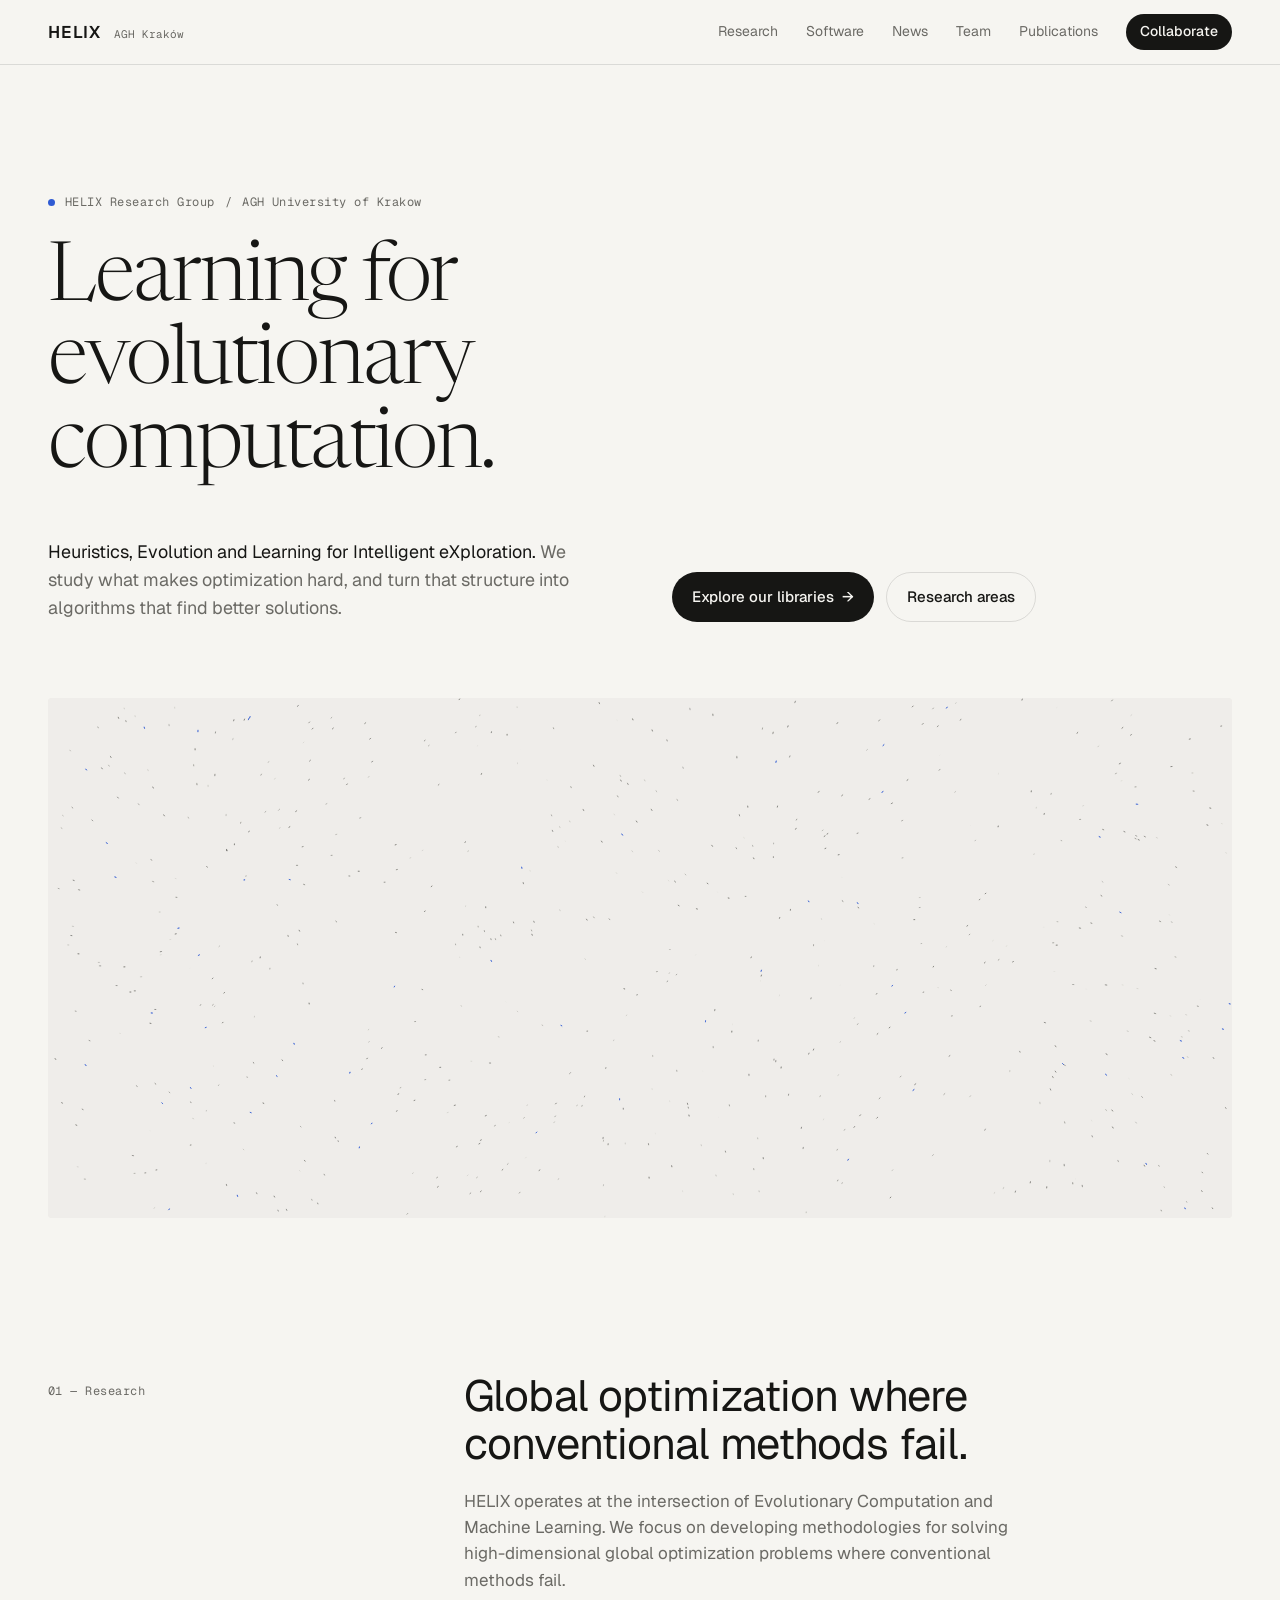
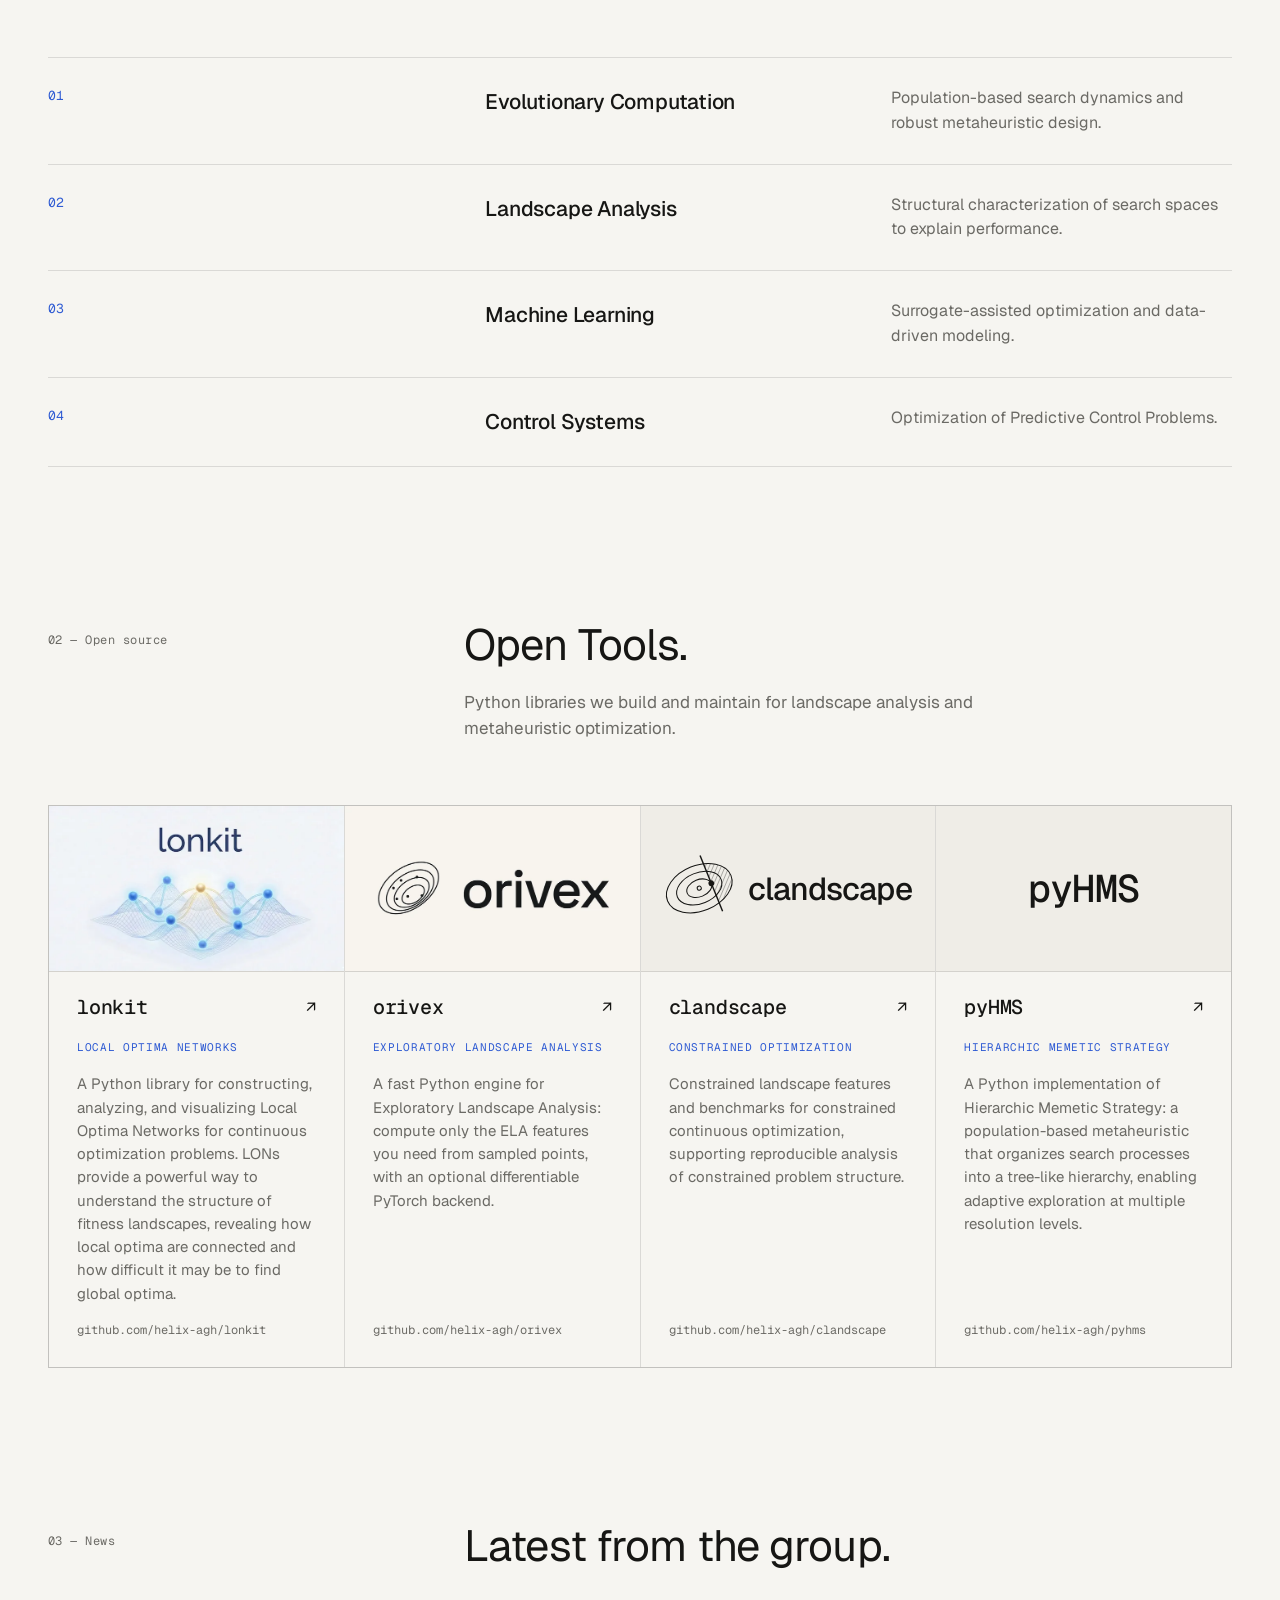
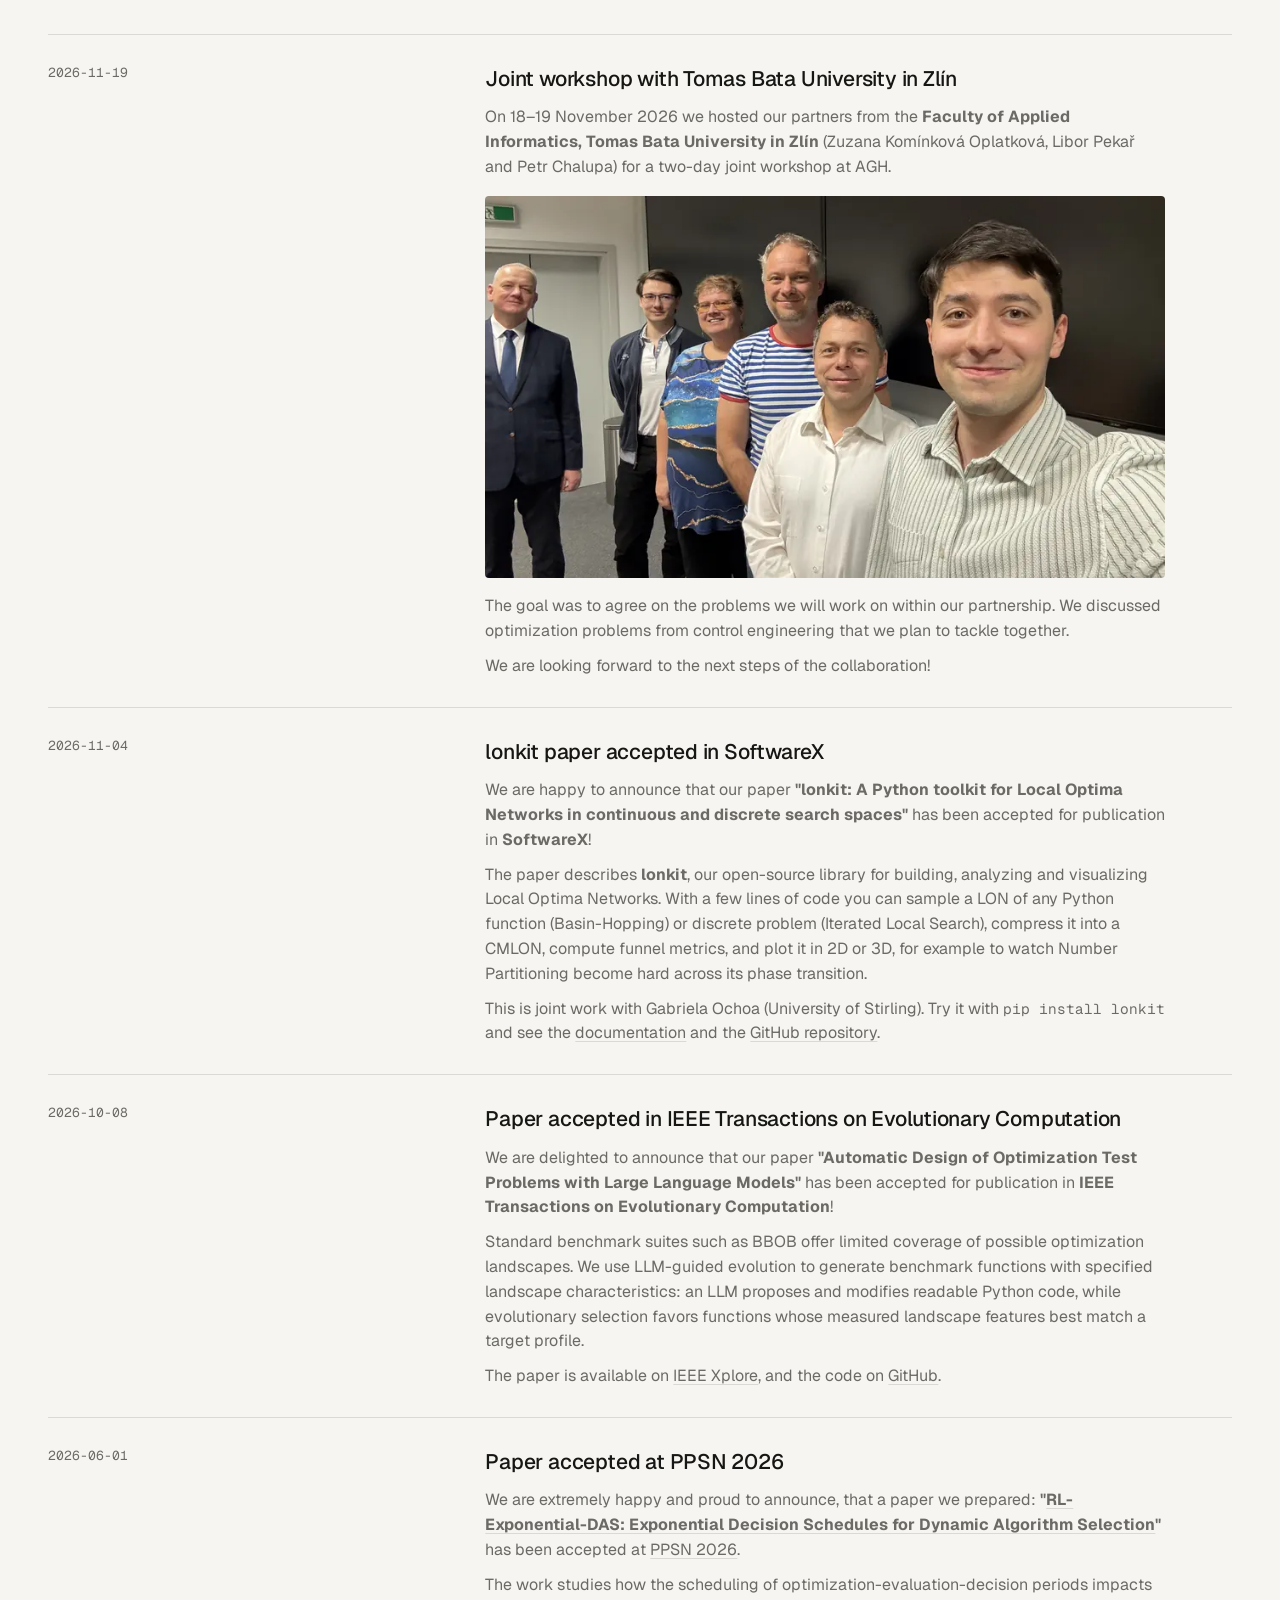
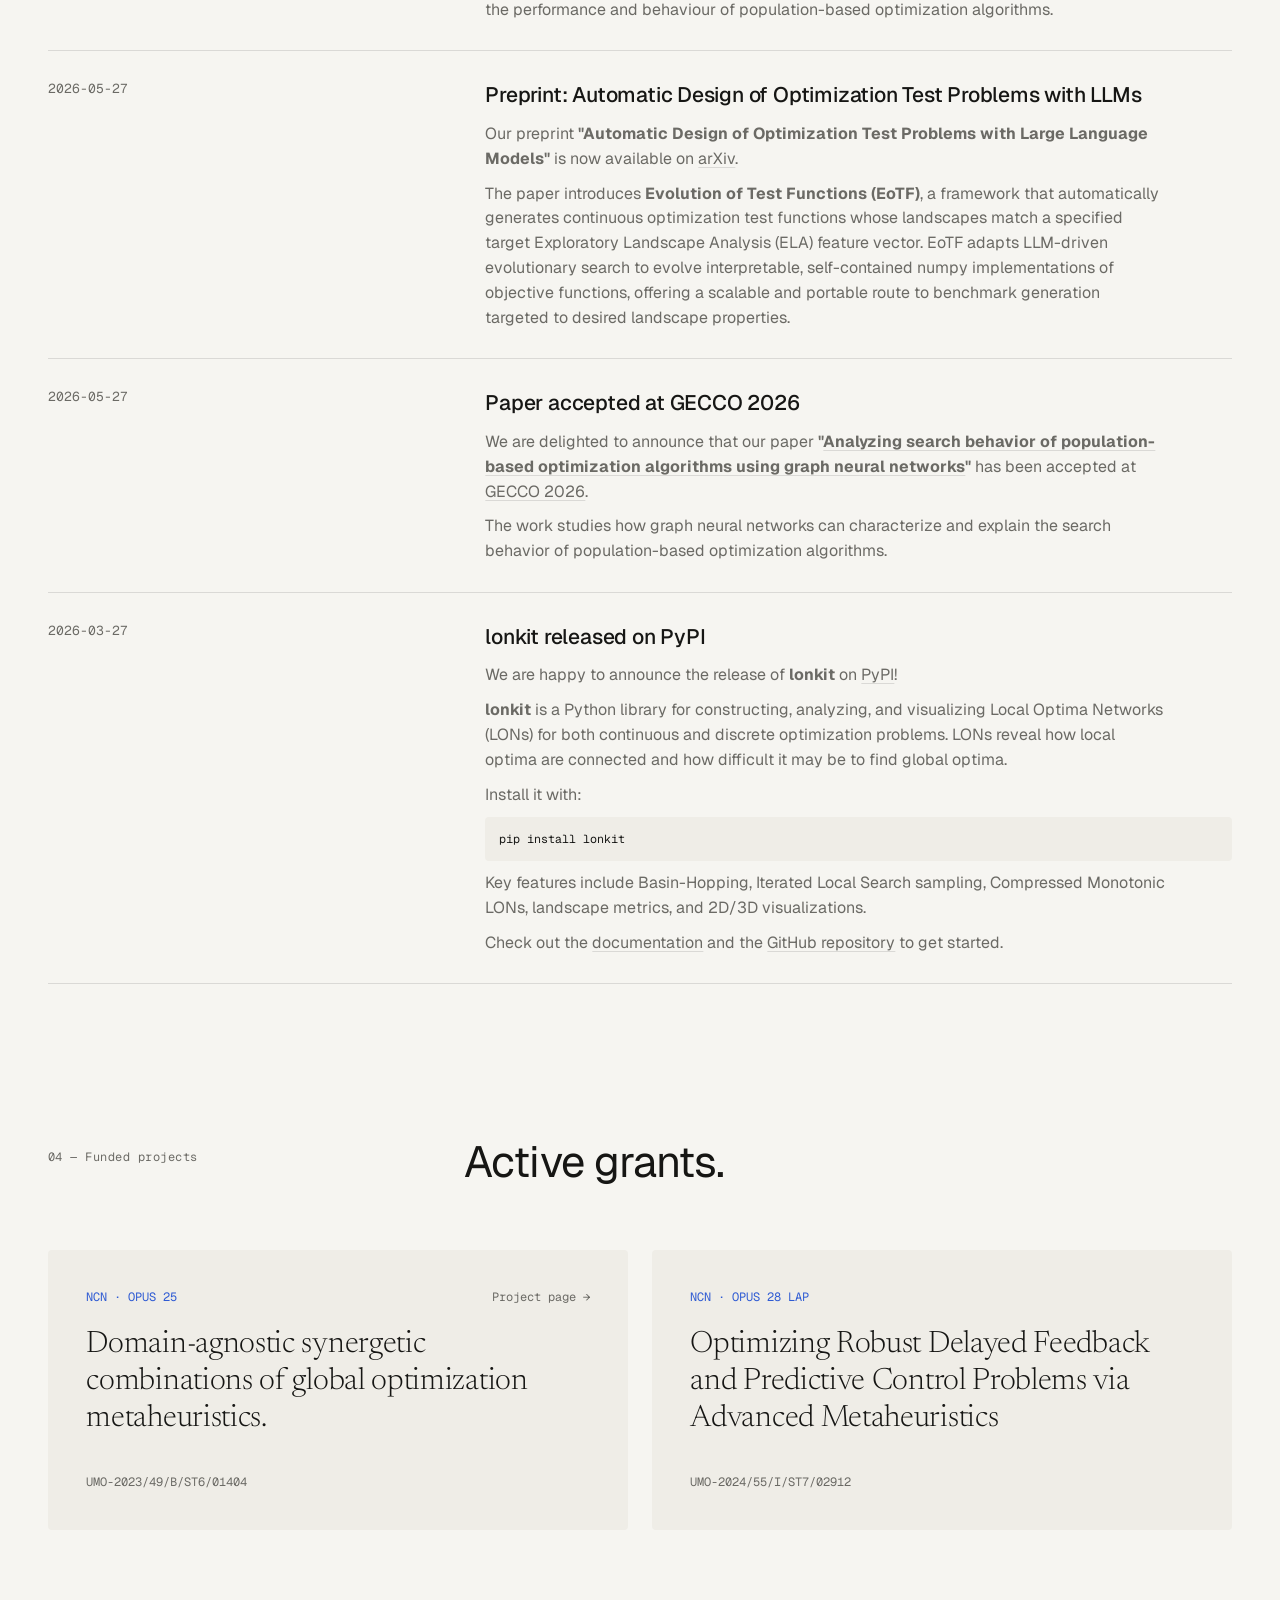
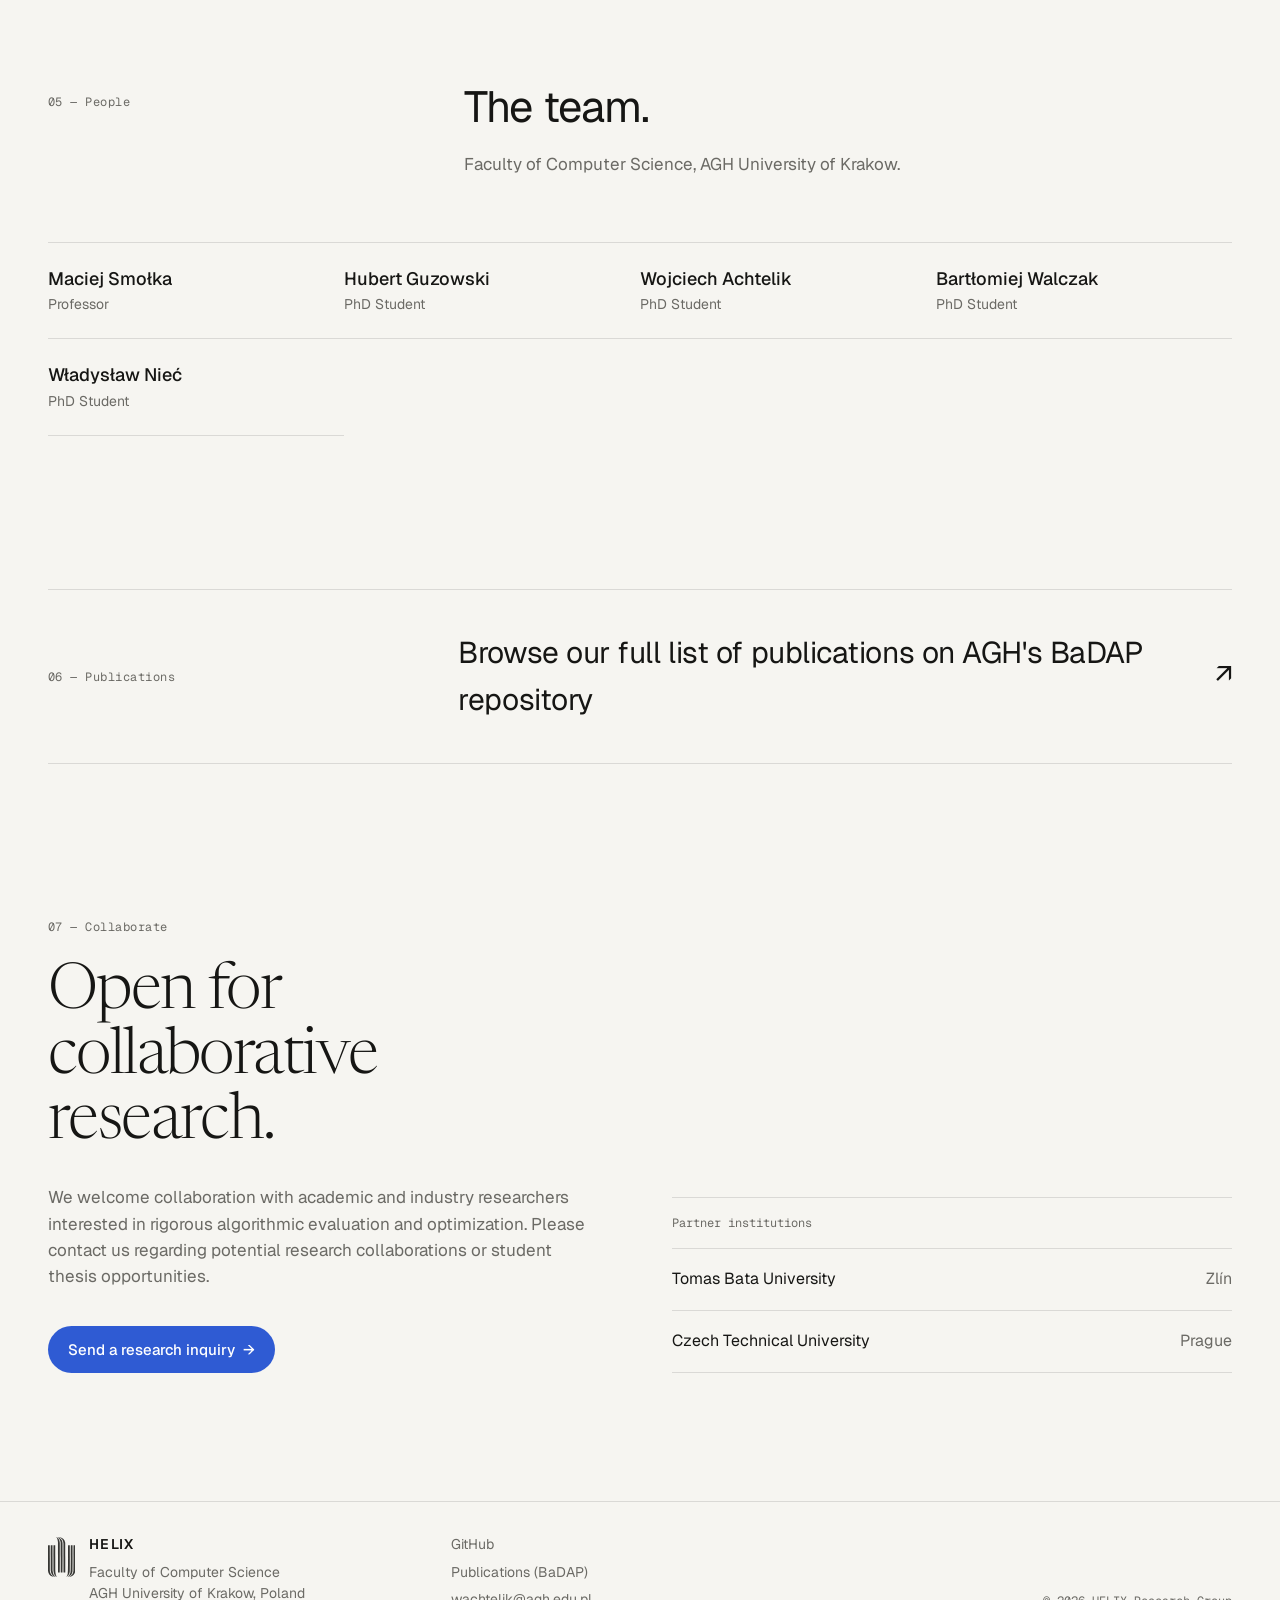
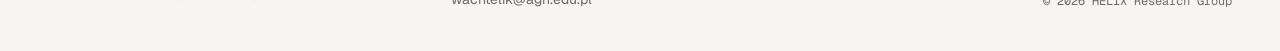
==== commit ad756a9a: "Polish wording of November news posts" ====
--- a/index.html
+++ b/index.html
@@ -306,7 +306,7 @@
           <time class="row-date" datetime="2026-11-19">2026-11-19</time>
           <article class="news-body">
             <h3 class="row-title">Joint workshop with Tomas Bata University in Zlín</h3>
-            <p>On 18–19 November 2026 we hosted our partners from the <strong>Faculty of Applied Informatics, Tomas Bata University in Zlín</strong> — Zuzana Komínková Oplatková, Libor Pekař and Petr Chalupa — for a two-day joint workshop at AGH.</p>
+            <p>On 18–19 November 2026 we hosted our partners from the <strong>Faculty of Applied Informatics, Tomas Bata University in Zlín</strong> (Zuzana Komínková Oplatková, Libor Pekař and Petr Chalupa) for a two-day joint workshop at AGH.</p>
             <figure class="news-media">
               <img src="assets/news/2026-11-utb-zlin-workshop-800.webp" srcset="assets/news/2026-11-utb-zlin-workshop-800.webp 800w, assets/news/2026-11-utb-zlin-workshop-1600.webp 1600w" sizes="(max-width: 760px) calc(100vw - 32px), 680px" width="800" height="450" alt="HELIX and UTB Zlín researchers at the joint workshop at AGH, November 2026" loading="lazy" decoding="async">
             </figure>
@@ -319,8 +319,8 @@
           <article class="news-body">
             <h3 class="row-title">lonkit paper accepted in SoftwareX</h3>
             <p>We are happy to announce that our paper <strong>"lonkit: A Python toolkit for Local Optima Networks in continuous and discrete search spaces"</strong> has been accepted for publication in <strong>SoftwareX</strong>!</p>
-            <p>The paper describes <strong>lonkit</strong>, our open-source library for building, analyzing and visualizing Local Optima Networks. With a few lines of code you can sample a LON of any Python function (Basin-Hopping) or discrete problem (Iterated Local Search), compress it into a CMLON, compute funnel metrics, and plot it in 2D or 3D — for example, to watch Number Partitioning become hard across its phase transition.</p>
-            <p>This is joint work with Gabriela Ochoa (University of Stirling) and Jacek Mańdziuk (Warsaw University of Technology). Try it with <code>pip install lonkit</code> — see the <a href="https://helix-agh.github.io/lonkit" target="_blank" rel="noopener">documentation</a> and the <a href="https://github.com/helix-agh/lonkit" target="_blank" rel="noopener">GitHub repository</a>.</p>
+            <p>The paper describes <strong>lonkit</strong>, our open-source library for building, analyzing and visualizing Local Optima Networks. With a few lines of code you can sample a LON of any Python function (Basin-Hopping) or discrete problem (Iterated Local Search), compress it into a CMLON, compute funnel metrics, and plot it in 2D or 3D, for example to watch Number Partitioning become hard across its phase transition.</p>
+            <p>This is joint work with Gabriela Ochoa (University of Stirling). Try it with <code>pip install lonkit</code> and see the <a href="https://helix-agh.github.io/lonkit" target="_blank" rel="noopener">documentation</a> and the <a href="https://github.com/helix-agh/lonkit" target="_blank" rel="noopener">GitHub repository</a>.</p>
           </article>
         </li>
         <li class="row" data-file="2026-10-08-eotf-ieee-tevc.md">
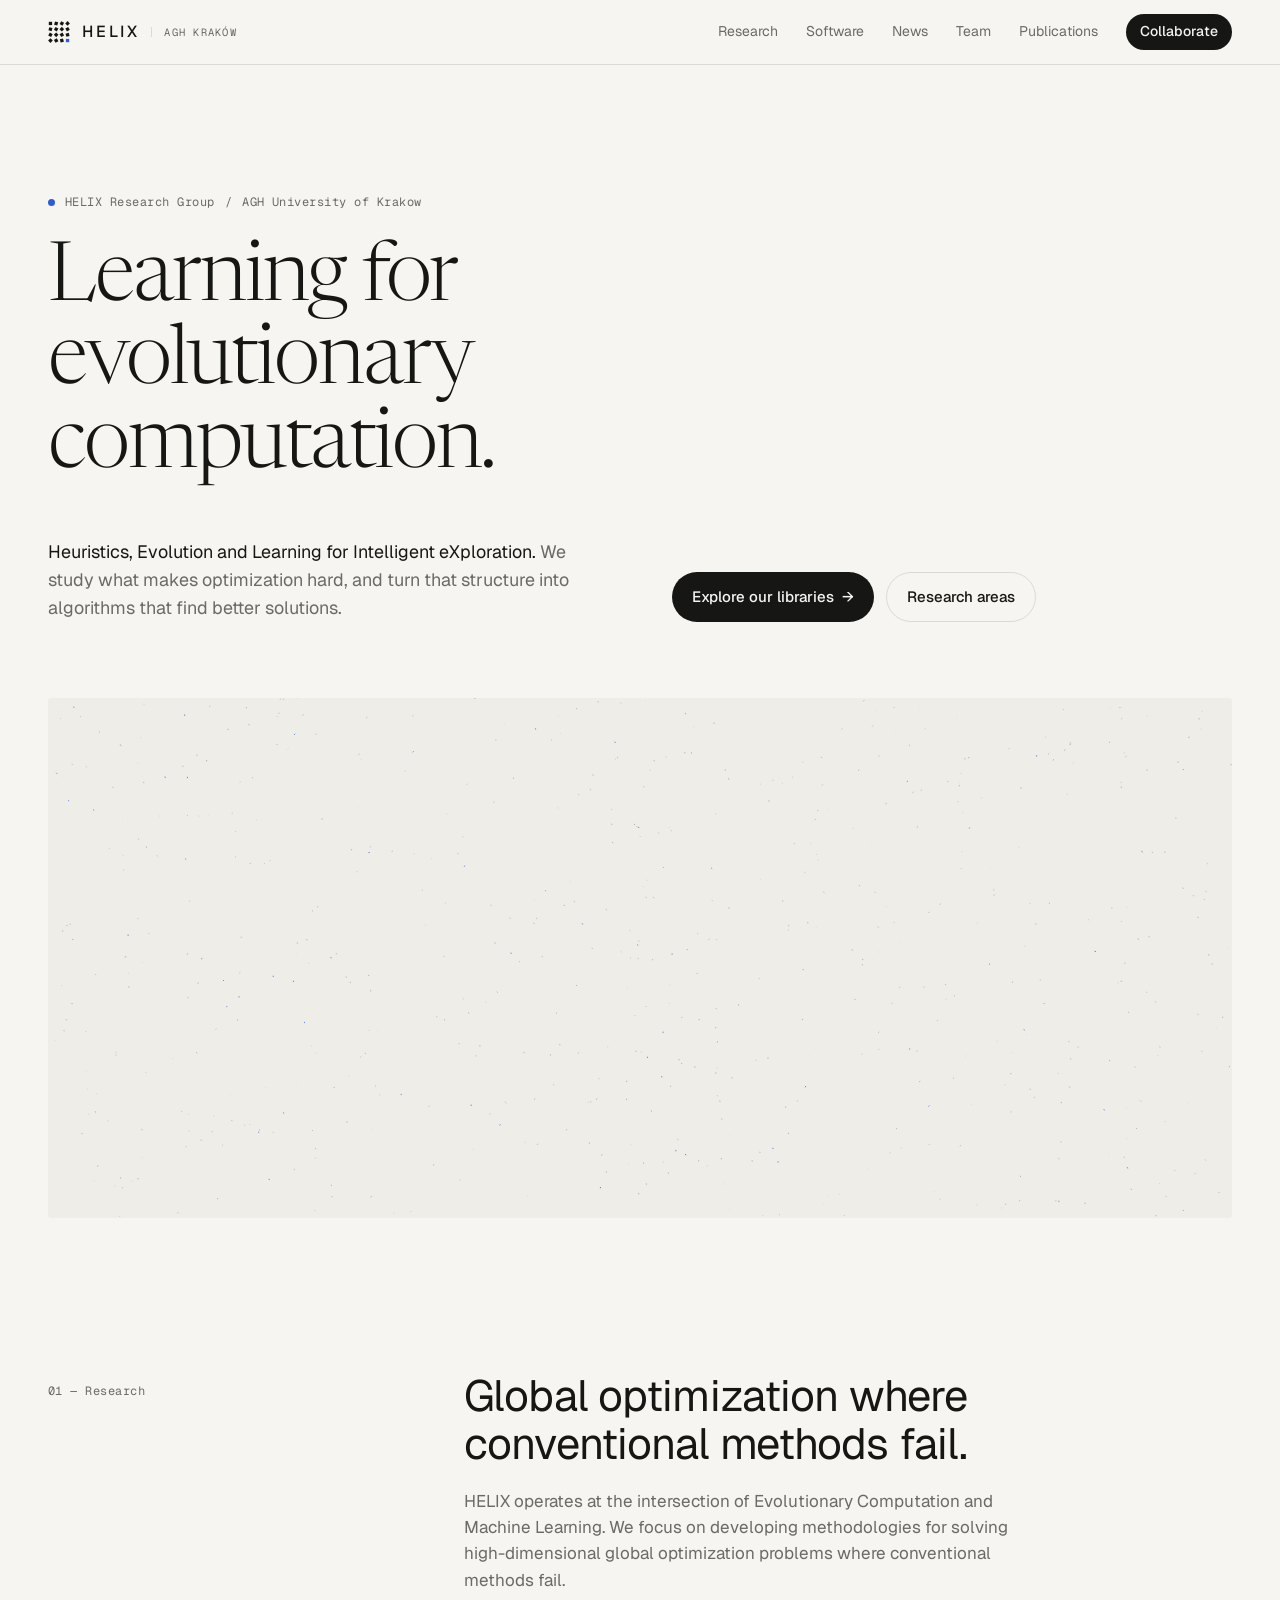
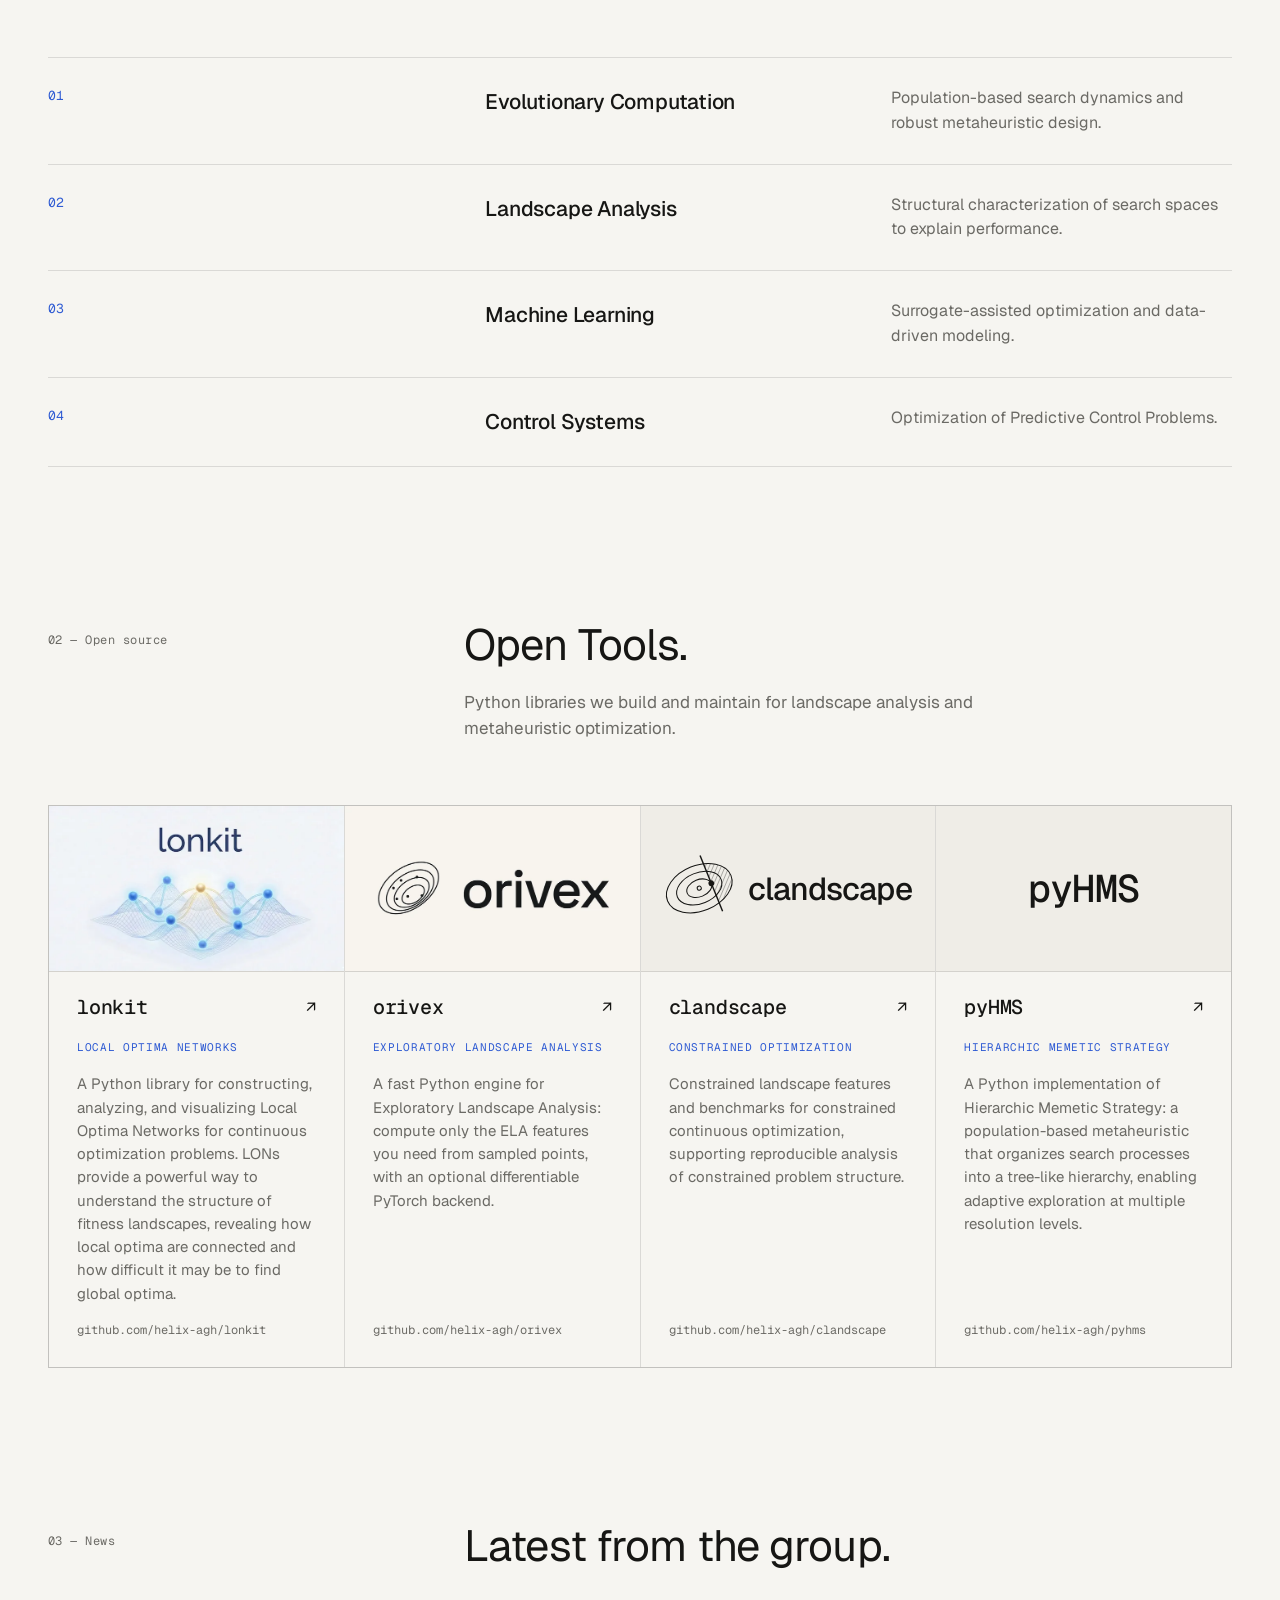
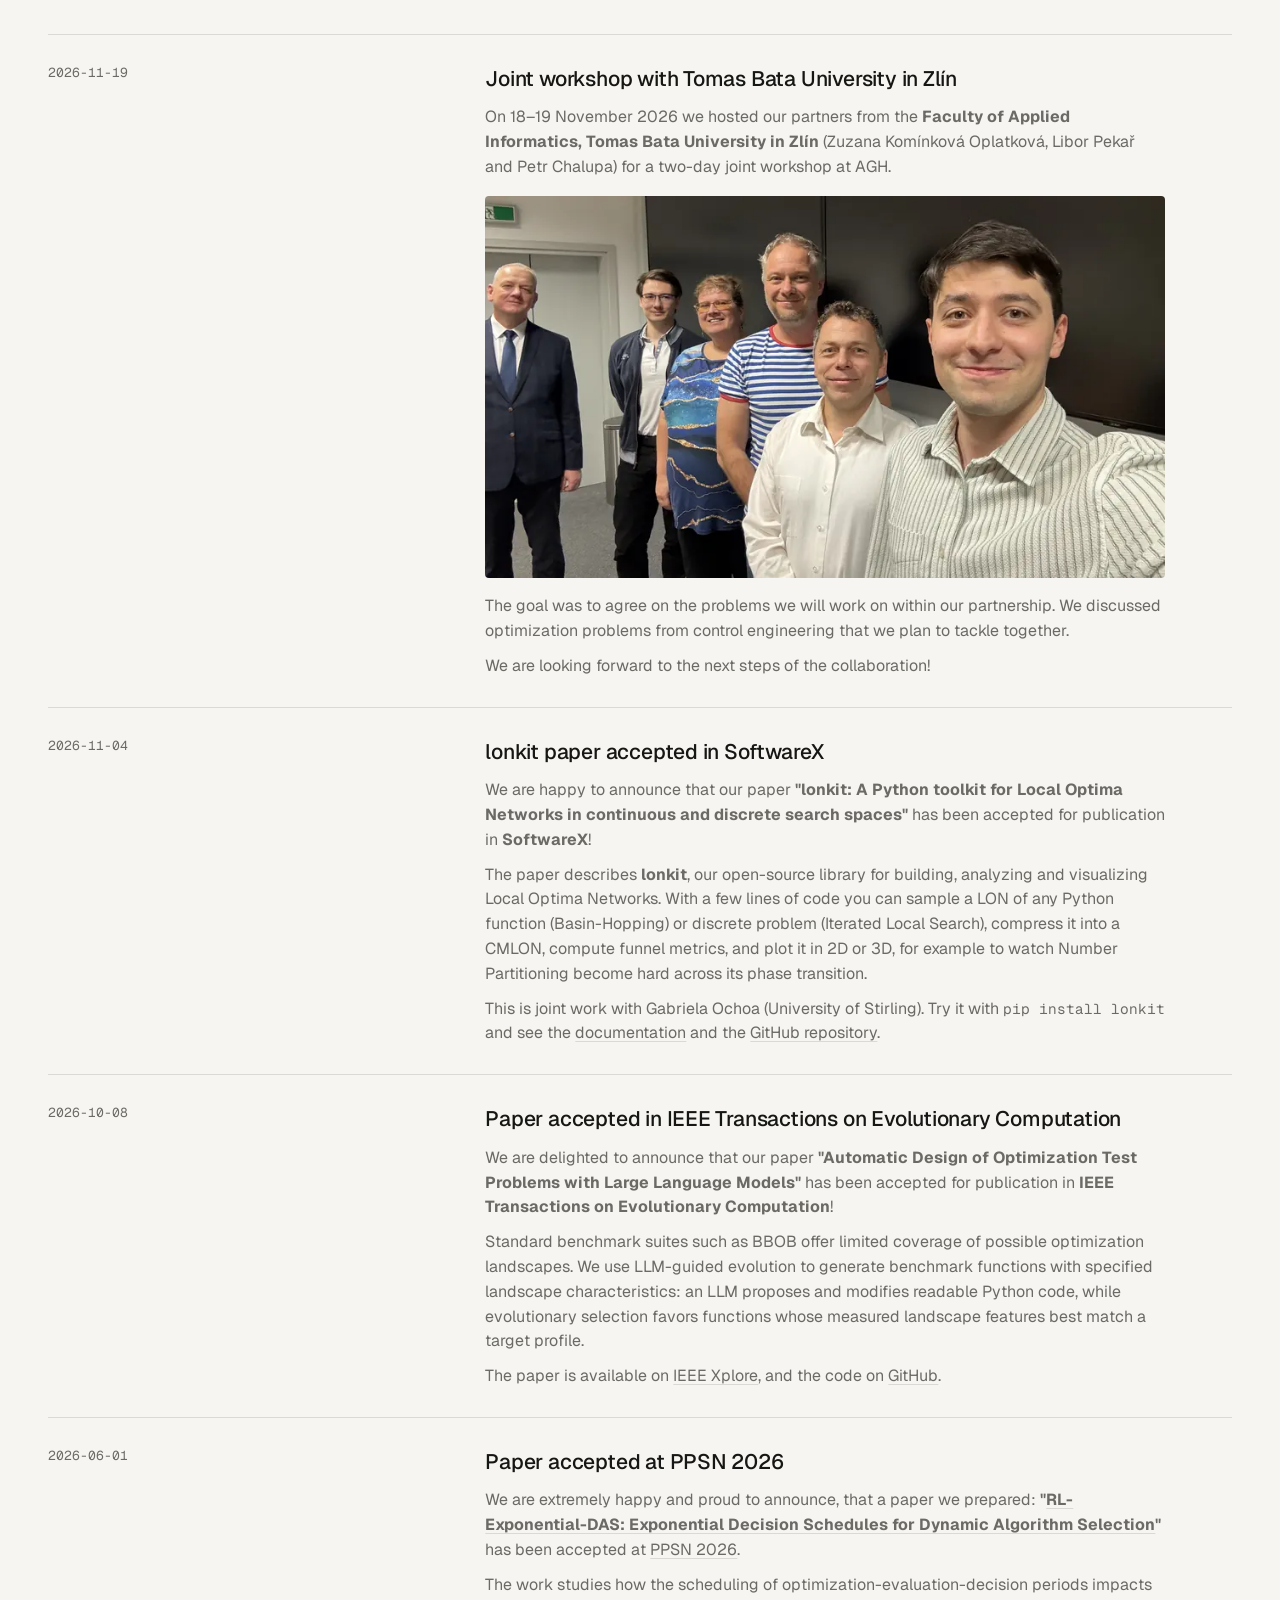
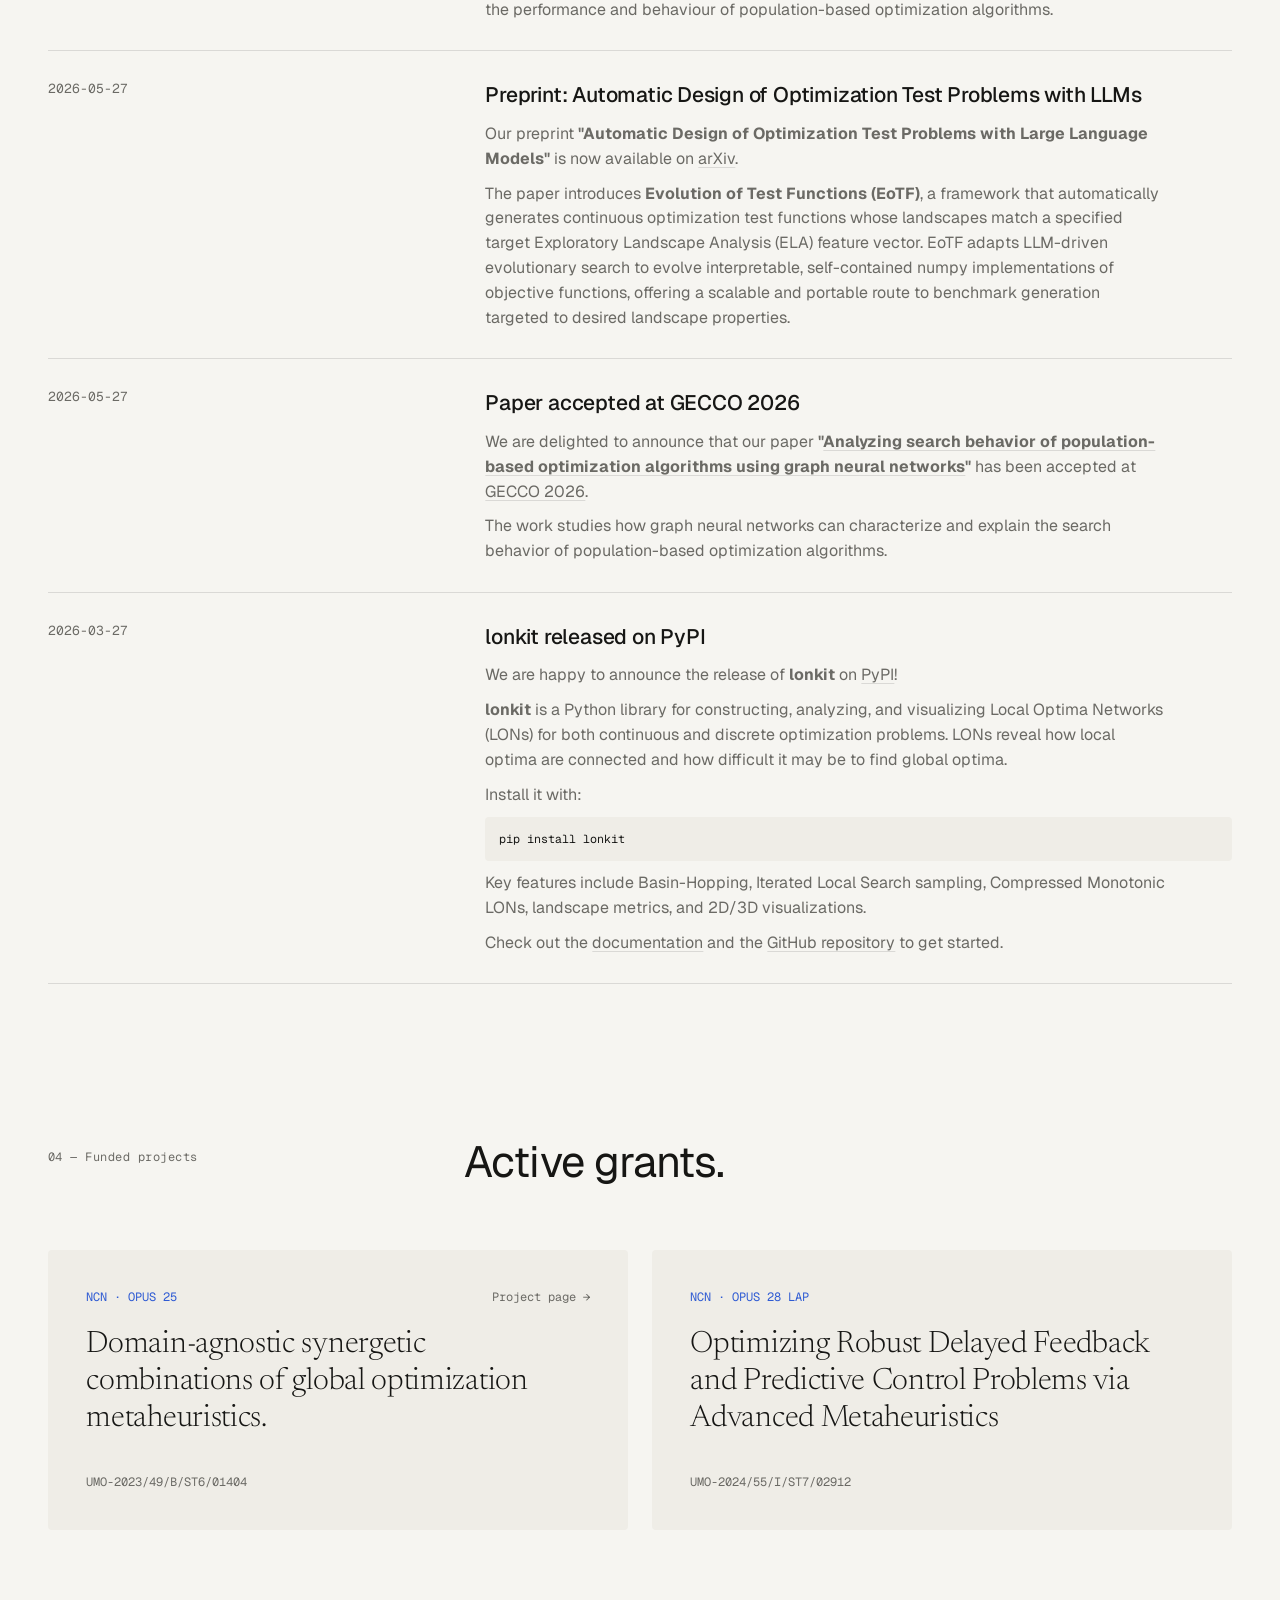
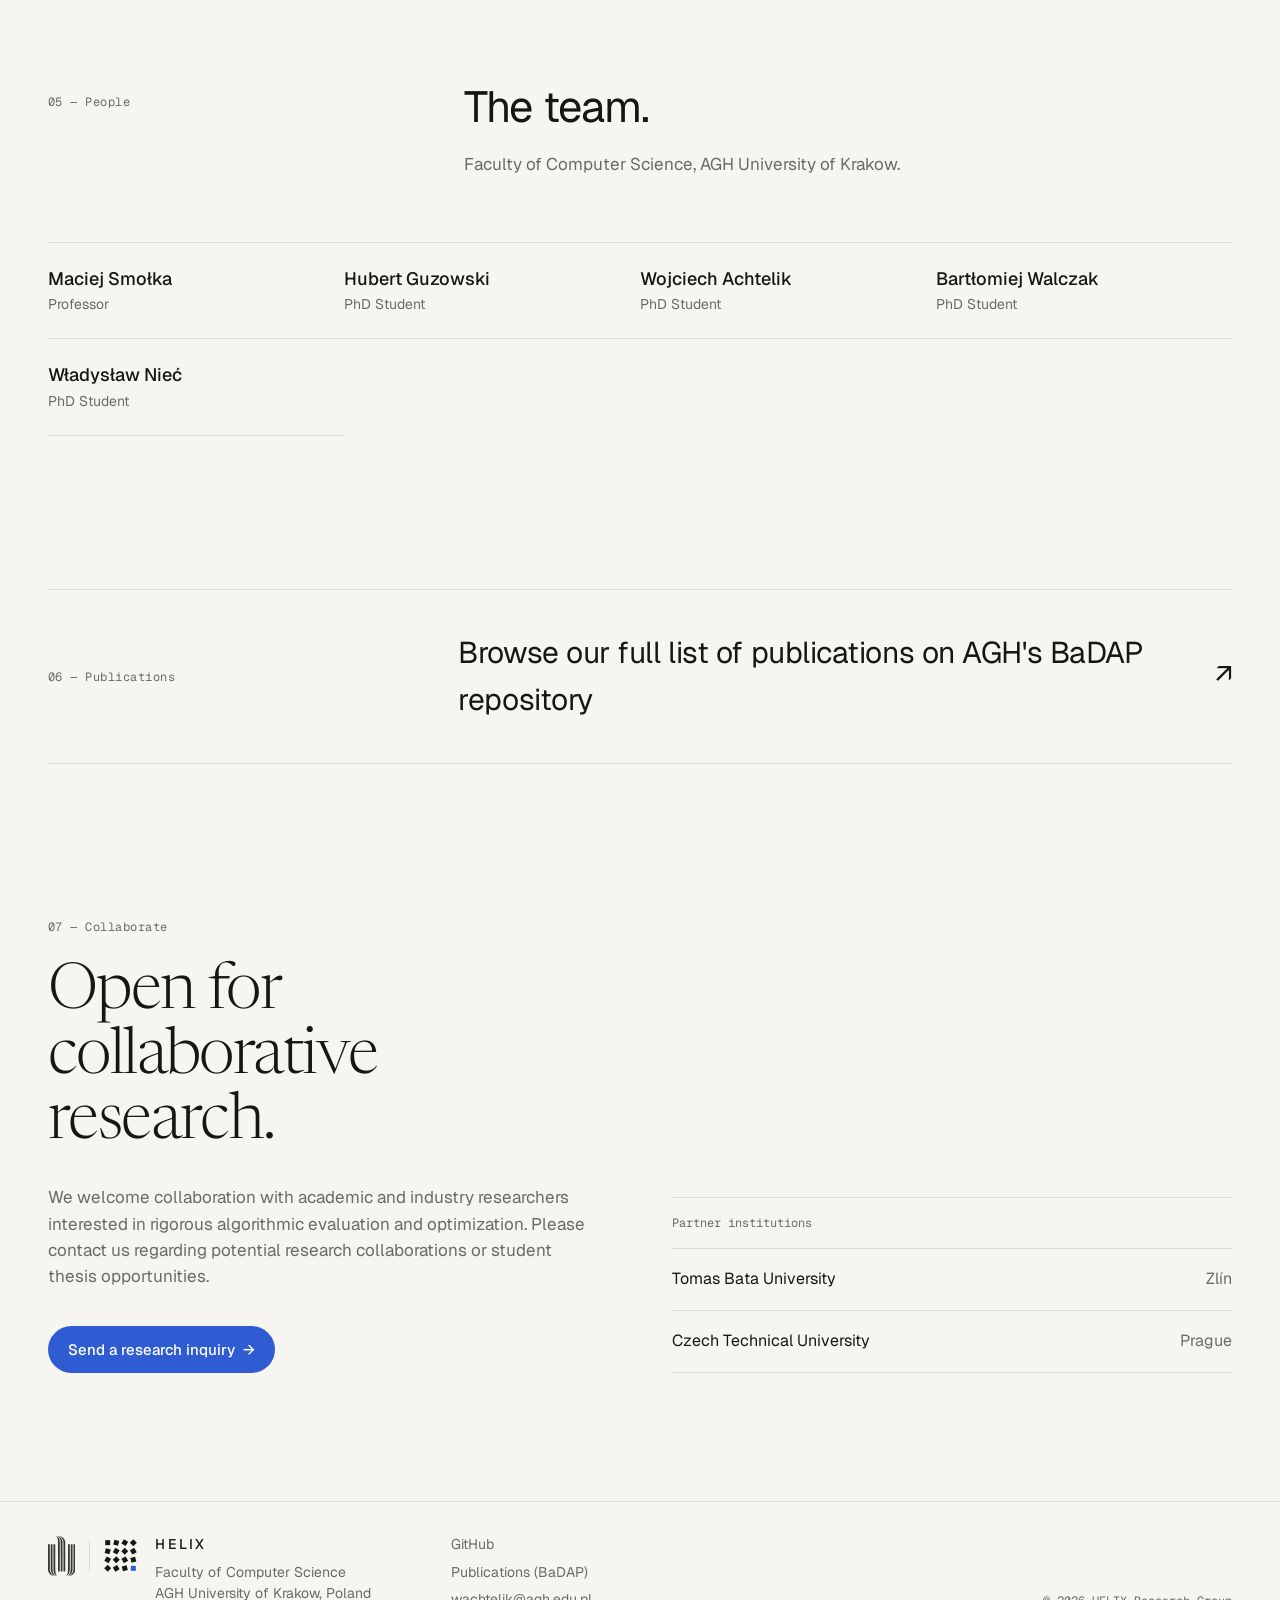
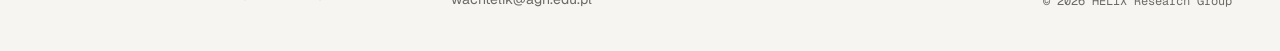
==== commit 09d79fb2: "Add HELIX logo: phase-grid mark in header, footer and favicon - assets/helix-mark.svg (auto light/da" ====
--- a/index.html
+++ b/index.html
@@ -11,7 +11,9 @@
   <meta name="theme-color" content="#f6f5f1" media="(prefers-color-scheme: light)">
   <meta name="theme-color" content="#0f0f0e" media="(prefers-color-scheme: dark)">
   <link rel="canonical" href="https://helix-agh.github.io/">
-  <link rel="icon" type="image/png" href="assets/agh-tile.png">
+  <link rel="icon" type="image/svg+xml" href="assets/helix-mark.svg">
+  <link rel="icon" type="image/png" sizes="32x32" href="assets/favicon-32.png">
+  <link rel="apple-touch-icon" href="assets/apple-touch-icon.png">
   <link rel="alternate" type="text/plain" title="LLM-readable summary" href="https://helix-agh.github.io/llms.txt">
 
   <meta property="og:locale" content="en_US">
@@ -65,7 +67,7 @@
         "name": "HELIX Research Group",
         "alternateName": ["HELIX Lab", "HELIX — Heuristics, Evolution and Learning for Intelligent eXploration"],
         "url": "https://helix-agh.github.io/",
-        "logo": { "@type": "ImageObject", "url": "https://helix-agh.github.io/assets/agh-tile.png" },
+        "logo": { "@type": "ImageObject", "url": "https://helix-agh.github.io/assets/helix-logo.png", "width": 512, "height": 512 },
         "image": "https://helix-agh.github.io/assets/og.png",
         "description": "HELIX is a research group at the Faculty of Computer Science, AGH University of Krakow, working at the intersection of evolutionary computation and machine learning on high-dimensional global optimization.",
         "email": "wachtelik@agh.edu.pl",
@@ -195,6 +197,7 @@
   <header class="topbar">
     <div class="wrap">
       <a href="/" class="brand" aria-label="HELIX Research Group — home">
+        <img class="brand-mark" src="assets/helix-mark.svg" alt="" width="22" height="22">
         <span class="brand-name">HELIX</span>
         <span class="brand-sub">AGH Kraków</span>
       </a>
@@ -435,7 +438,11 @@
   <footer class="footer">
     <div class="wrap">
       <div class="footer-col footer-id">
-        <a class="footer-agh" href="https://www.agh.edu.pl/en" target="_blank" rel="noopener" aria-label="AGH University of Krakow"><svg class="agh-sign" viewBox="0.0 0.0 818.7 1197.6" aria-hidden="true" focusable="false"><path transform="translate(-21.103195,1238.961853) scale(0.100000,-0.100000)" d="M3530 12381 c0 -5 19 -19 43 -31 250 -131 362 -200 511 -317 91 -72 258 -240 319 -321 59 -78 117 -160 117 -166 0 -2 17 -33 38 -67 148 -248 257 -636 283 -1009 4 -69 8 -2049 9 -4401 0 -3614 2 -4278 14 -4288 9 -8 88 -11 267 -9 l254 3 0 4345 c0 4471 0 4416 -36 4615 -81 446 -248 784 -524 1058 -206 205 -405 329 -745 463 -51 20 -182 58 -285 83 -49 12 -116 29 -147 37 -65 16 -118 18 -118 5zM2730 12352 c0 -6 30 -54 66 -109 196 -289 324 -717 375 -1248 6 -66 16 -156 21 -200 7 -52 12 -1665 14 -4539 3 -3213 8 -4463 15 -4473 14 -15 514 -19 523 -4 11 17 6 8721 -4 8811 -5 47 -14 130 -20 185 -20 190 -89 488 -145 620 -7 17 -16 41 -20 55 -49 162 -255 473 -412 621 -151 142 -413 320 -413 281zM3100 12351 c0 -5 24 -28 53 -51 327 -260 536 -545 701 -955 36 -90 91 -297 122 -455 50 -261 47 -29 53 -4725 3 -2403 10 -4376 14 -4382 11 -18 497 -19 515 -1 15 15 17 8523 2 8733 -9 135 -38 323 -66 435 -38 152 -65 232 -121 358 -13 29 -23 54 -23 57 0 15 -133 233 -180 295 -208 274 -528 507 -885 645 -38 14 -84 33 -102 41 -35 16 -83 19 -83 5zM221 9937 c-18 -22 -10 -7614 8 -7717 46 -268 66 -353 117 -505 211 -636 735 -1080 1474 -1250 223 -51 242 -55 251 -49 9 5 -67 63 -83 64 -4 0 -71 37 -150 81 -489 278 -814 671 -964 1164 -50 164 -71 267 -104 515 -5 37 -10 1713 -10 3860 0 3038 -3 3800 -13 3820 l-13 25 -250 3 c-204 2 -253 0 -263 -11zM1046 9928 c-14 -20 -16 -390 -16 -3728 0 -2175 4 -3769 10 -3860 20 -327 88 -618 204 -873 207 -454 602 -794 1156 -997 144 -52 147 -35 14 70 -499 393 -769 959 -829 1736 -13 176 -15 660 -15 3918 0 2543 -3 3723 -10 3737 -10 18 -24 19 -255 19 -241 0 -244 0 -259 -22zM1868 9939 c-29 -17 -27 -7488 2 -7784 30 -310 73 -508 165 -765 131 -363 417 -706 758 -906 99 -58 100 -48 10 84 -240 350 -374 916 -403 1707 -5 127 -9 1898 -10 3937 0 3356 -1 3708 -16 3722 -19 19 -475 24 -506 5zM6226 9934 c-15 -14 -16 -371 -16 -3782 0 -4091 -1 -4128 -61 -4522 -28 -185 -41 -258 -55 -319 -80 -342 -152 -525 -292 -739 -40 -63 -71 -116 -68 -120 23 -22 300 173 431 303 156 157 329 427 400 625 94 263 133 439 165 734 20 183 20 257 20 3998 0 2824 -3 3814 -11 3824 -18 22 -491 20 -513 -2zM7050 9940 c-13 -8 -16 -451 -21 -3847 -6 -4123 -3 -3928 -54 -4183 -107 -540 -292 -900 -637 -1235 -62 -61 -143 -135 -181 -165 -99 -79 -77 -90 68 -32 28 11 75 30 105 42 298 118 584 322 798 570 233 271 398 729 432 1198 14 194 14 7617 0 7643 -10 18 -24 19 -253 19 -135 0 -249 -4 -257 -10zM7868 9939 c-17 -9 -18 -199 -18 -3742 -1 -2053 -5 -3790 -9 -3862 -56 -854 -463 -1481 -1196 -1839 -65 -32 -120 -72 -108 -79 9 -5 135 20 286 57 654 161 1126 530 1366 1066 85 188 138 385 188 695 17 104 18 320 21 3878 1 2072 -1 3782 -6 3800 l-8 32 -250 2 c-157 2 -255 -1 -266 -8z" fill="currentColor"/></svg></a>
+        <div class="footer-logos">
+          <a class="footer-agh" href="https://www.agh.edu.pl/en" target="_blank" rel="noopener" aria-label="AGH University of Krakow"><svg class="agh-sign" viewBox="0.0 0.0 818.7 1197.6" aria-hidden="true" focusable="false"><path transform="translate(-21.103195,1238.961853) scale(0.100000,-0.100000)" d="M3530 12381 c0 -5 19 -19 43 -31 250 -131 362 -200 511 -317 91 -72 258 -240 319 -321 59 -78 117 -160 117 -166 0 -2 17 -33 38 -67 148 -248 257 -636 283 -1009 4 -69 8 -2049 9 -4401 0 -3614 2 -4278 14 -4288 9 -8 88 -11 267 -9 l254 3 0 4345 c0 4471 0 4416 -36 4615 -81 446 -248 784 -524 1058 -206 205 -405 329 -745 463 -51 20 -182 58 -285 83 -49 12 -116 29 -147 37 -65 16 -118 18 -118 5zM2730 12352 c0 -6 30 -54 66 -109 196 -289 324 -717 375 -1248 6 -66 16 -156 21 -200 7 -52 12 -1665 14 -4539 3 -3213 8 -4463 15 -4473 14 -15 514 -19 523 -4 11 17 6 8721 -4 8811 -5 47 -14 130 -20 185 -20 190 -89 488 -145 620 -7 17 -16 41 -20 55 -49 162 -255 473 -412 621 -151 142 -413 320 -413 281zM3100 12351 c0 -5 24 -28 53 -51 327 -260 536 -545 701 -955 36 -90 91 -297 122 -455 50 -261 47 -29 53 -4725 3 -2403 10 -4376 14 -4382 11 -18 497 -19 515 -1 15 15 17 8523 2 8733 -9 135 -38 323 -66 435 -38 152 -65 232 -121 358 -13 29 -23 54 -23 57 0 15 -133 233 -180 295 -208 274 -528 507 -885 645 -38 14 -84 33 -102 41 -35 16 -83 19 -83 5zM221 9937 c-18 -22 -10 -7614 8 -7717 46 -268 66 -353 117 -505 211 -636 735 -1080 1474 -1250 223 -51 242 -55 251 -49 9 5 -67 63 -83 64 -4 0 -71 37 -150 81 -489 278 -814 671 -964 1164 -50 164 -71 267 -104 515 -5 37 -10 1713 -10 3860 0 3038 -3 3800 -13 3820 l-13 25 -250 3 c-204 2 -253 0 -263 -11zM1046 9928 c-14 -20 -16 -390 -16 -3728 0 -2175 4 -3769 10 -3860 20 -327 88 -618 204 -873 207 -454 602 -794 1156 -997 144 -52 147 -35 14 70 -499 393 -769 959 -829 1736 -13 176 -15 660 -15 3918 0 2543 -3 3723 -10 3737 -10 18 -24 19 -255 19 -241 0 -244 0 -259 -22zM1868 9939 c-29 -17 -27 -7488 2 -7784 30 -310 73 -508 165 -765 131 -363 417 -706 758 -906 99 -58 100 -48 10 84 -240 350 -374 916 -403 1707 -5 127 -9 1898 -10 3937 0 3356 -1 3708 -16 3722 -19 19 -475 24 -506 5zM6226 9934 c-15 -14 -16 -371 -16 -3782 0 -4091 -1 -4128 -61 -4522 -28 -185 -41 -258 -55 -319 -80 -342 -152 -525 -292 -739 -40 -63 -71 -116 -68 -120 23 -22 300 173 431 303 156 157 329 427 400 625 94 263 133 439 165 734 20 183 20 257 20 3998 0 2824 -3 3814 -11 3824 -18 22 -491 20 -513 -2zM7050 9940 c-13 -8 -16 -451 -21 -3847 -6 -4123 -3 -3928 -54 -4183 -107 -540 -292 -900 -637 -1235 -62 -61 -143 -135 -181 -165 -99 -79 -77 -90 68 -32 28 11 75 30 105 42 298 118 584 322 798 570 233 271 398 729 432 1198 14 194 14 7617 0 7643 -10 18 -24 19 -253 19 -135 0 -249 -4 -257 -10zM7868 9939 c-17 -9 -18 -199 -18 -3742 -1 -2053 -5 -3790 -9 -3862 -56 -854 -463 -1481 -1196 -1839 -65 -32 -120 -72 -108 -79 9 -5 135 20 286 57 654 161 1126 530 1366 1066 85 188 138 385 188 695 17 104 18 320 21 3878 1 2072 -1 3782 -6 3800 l-8 32 -250 2 c-157 2 -255 -1 -266 -8z" fill="currentColor"/></svg></a>
+          <span class="footer-logo-sep" aria-hidden="true"></span>
+          <img class="footer-mark" src="assets/helix-mark.svg" alt="HELIX" width="33" height="33">
+        </div>
         <div class="footer-col">
           <span class="footer-brand">HELIX</span>
           <address style="font-style:normal">Faculty of Computer Science<br>AGH University of Krakow, Poland</address>
--- a/styles.css
+++ b/styles.css
@@ -57,9 +57,10 @@
   border-bottom: 1px solid var(--line);
 }
 .topbar .wrap { height: 64px; display: flex; align-items: center; justify-content: space-between; gap: 24px; }
-.brand { display: flex; align-items: baseline; gap: 12px; }
-.brand-name { font-weight: 600; font-size: 17px; letter-spacing: .08em; }
-.brand-sub { font-family: var(--mono); font-size: 11px; color: var(--muted); }
+.brand { display: flex; align-items: center; gap: 12px; }
+.brand-mark { width: 22px; height: 22px; flex: none; }
+.brand-name { font-weight: 500; font-size: 16px; letter-spacing: .18em; line-height: 1; }
+.brand-sub { font-family: var(--mono); font-size: 10.5px; letter-spacing: .12em; text-transform: uppercase; color: var(--muted); line-height: 1; padding-left: 12px; border-left: 1px solid var(--line); }
 .nav-links { display: flex; align-items: center; gap: clamp(14px, 2.2vw, 28px); font-size: 14px; }
 .nav-links a { color: var(--muted); }
 .nav-links a:hover { color: var(--ink); }
@@ -169,11 +170,14 @@
 .footer { border-top: 1px solid var(--line); }
 .footer .wrap { padding-top: 32px; padding-bottom: 40px; display: grid; grid-template-columns: repeat(auto-fit, minmax(min(100%, 220px), 1fr)); gap: 24px; font-size: 14px; color: var(--muted); }
 .footer-col { display: flex; flex-direction: column; gap: 6px; }
-.footer-id { flex-direction: row; align-items: flex-start; gap: 14px; }
-.footer-agh { color: var(--ink); opacity: .85; line-height: 0; padding-top: 3px; }
+.footer-id { flex-direction: row; align-items: flex-start; gap: 18px; }
+.footer-logos { display: flex; align-items: center; gap: 14px; flex: none; padding-top: 2px; }
+.footer-logo-sep { width: 1px; height: 32px; background: var(--line); }
+.footer-agh { color: var(--ink); opacity: .85; line-height: 0; }
 .footer-agh:hover { color: var(--ink); opacity: 1; }
 .agh-sign { display: block; height: 40px; width: auto; }
-.footer-brand { color: var(--ink); font-weight: 600; letter-spacing: .08em; }
+.footer-brand { color: var(--ink); font-weight: 500; letter-spacing: .18em; }
+.footer-mark { display: block; width: 33px; height: 33px; flex: none; }
 .footer-copy { font-family: var(--mono); font-size: 12px; align-self: end; justify-self: end; }
 @media (max-width: 760px) { .footer-copy { justify-self: start; } }
 
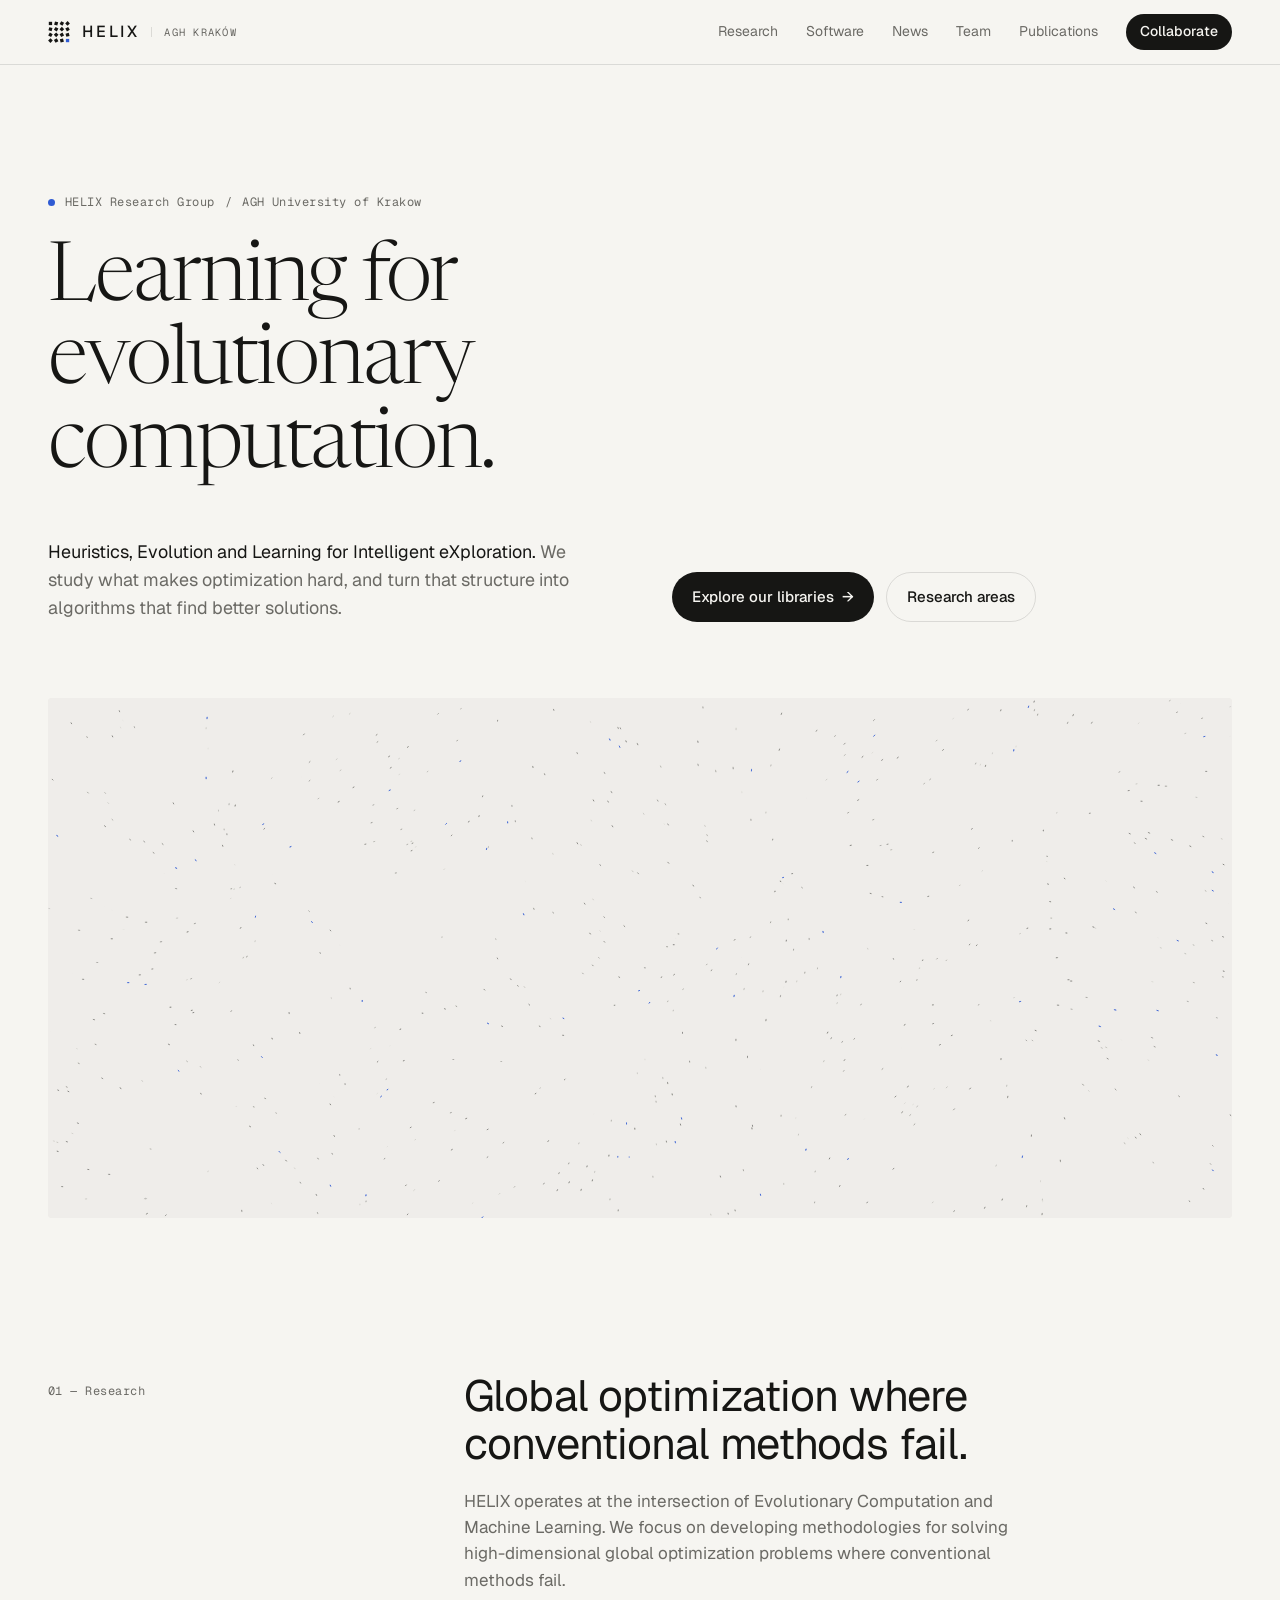
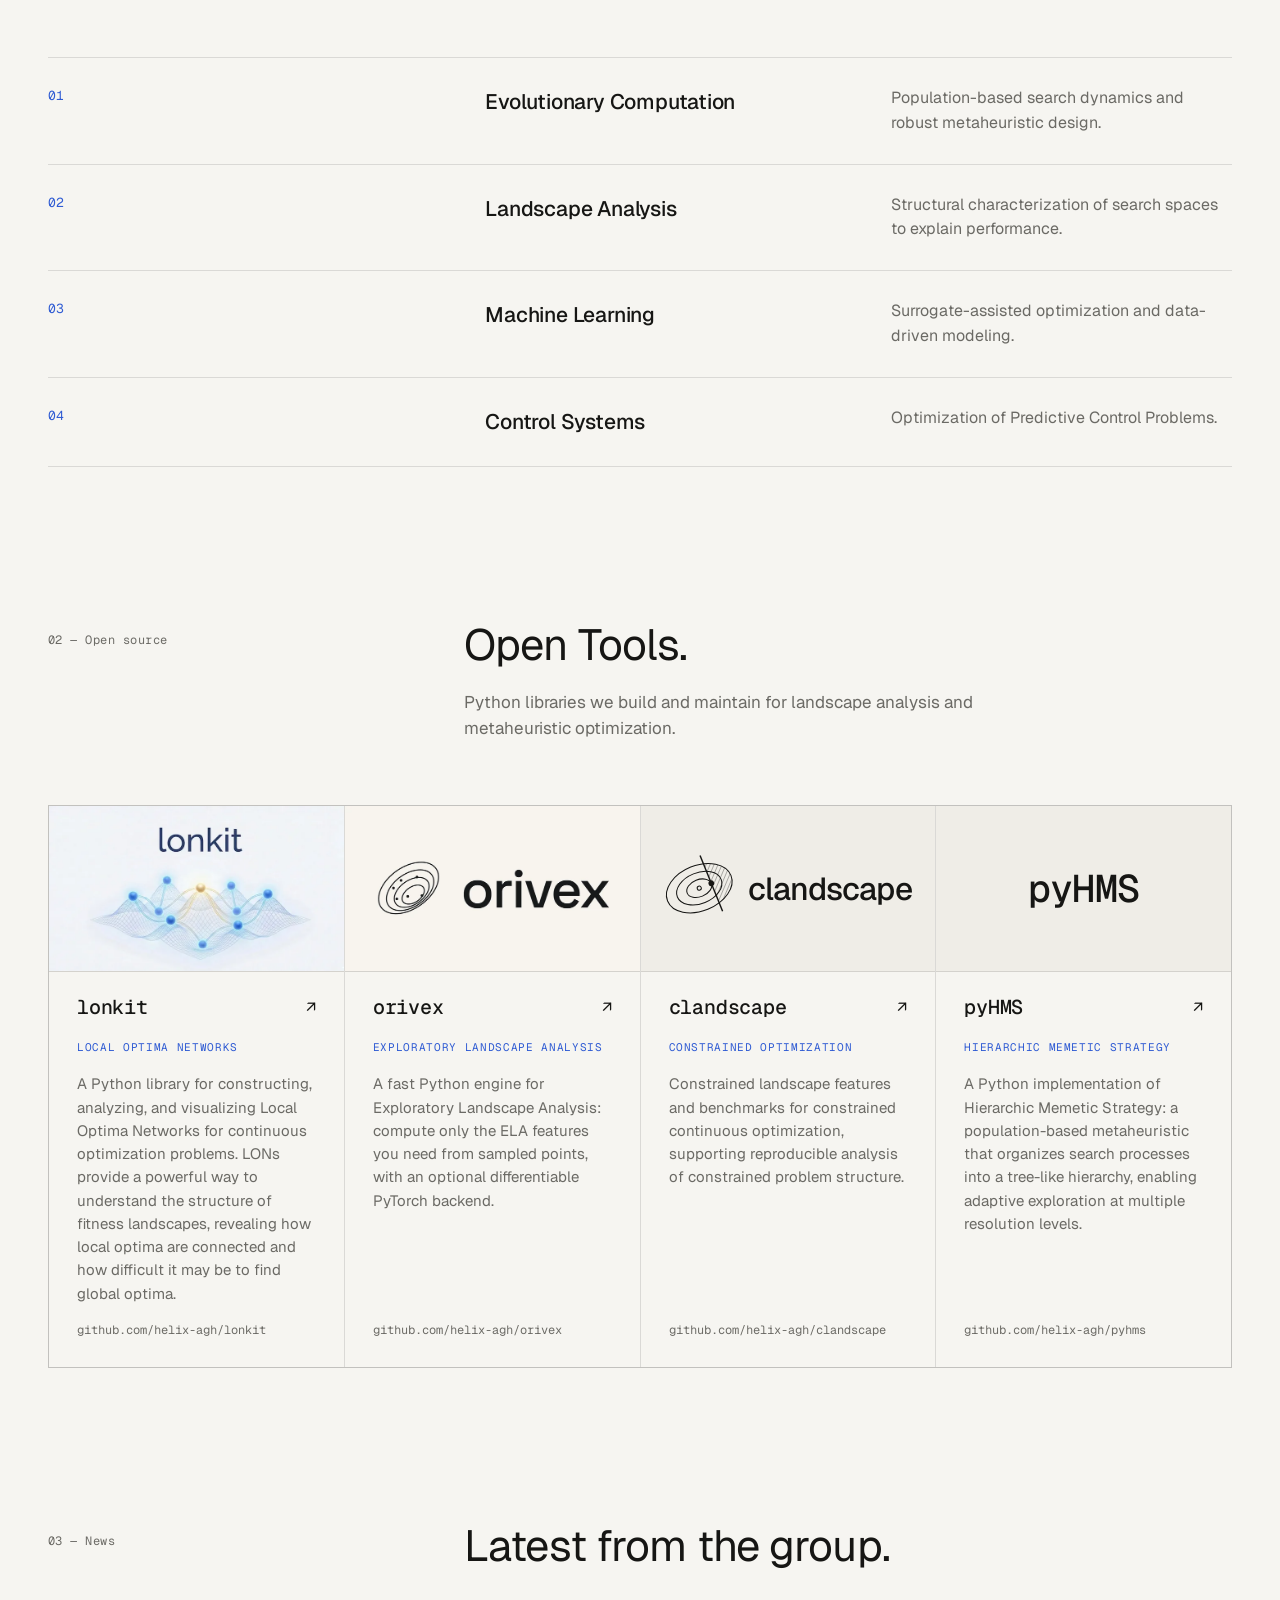
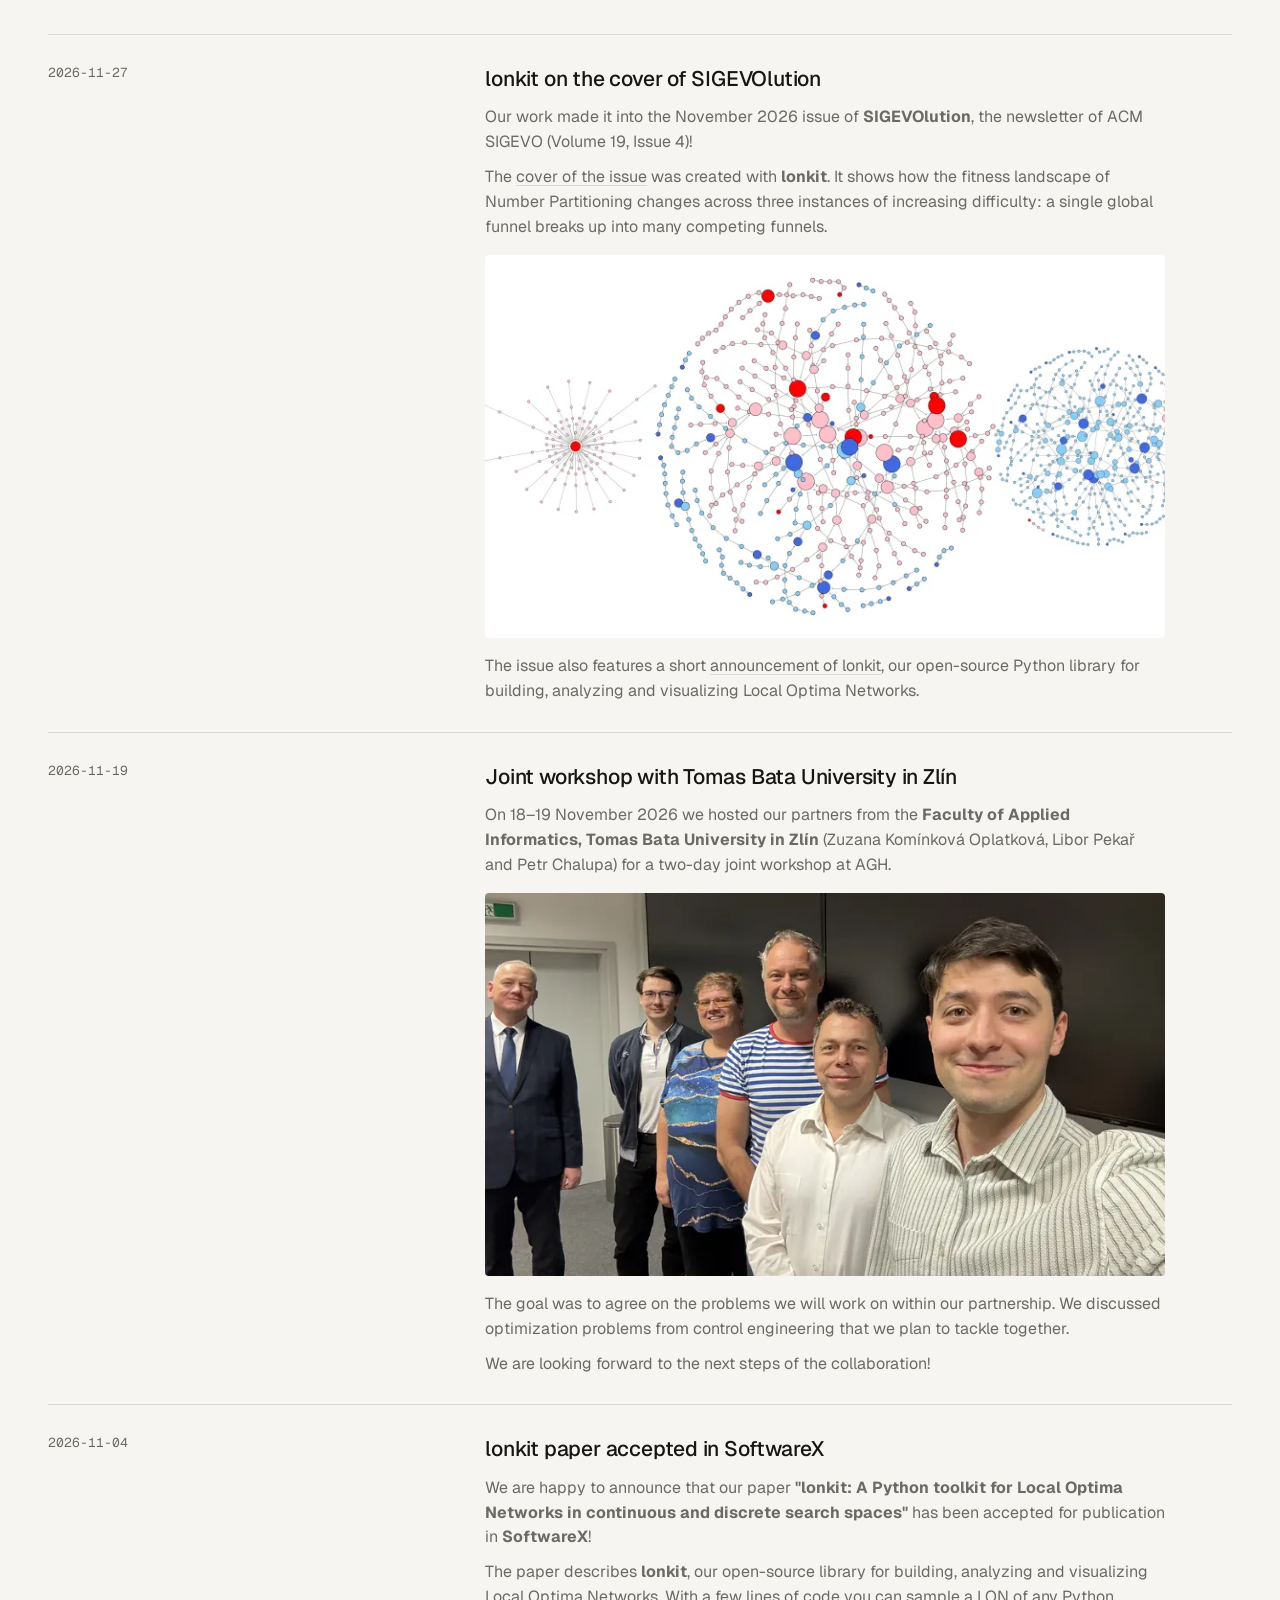
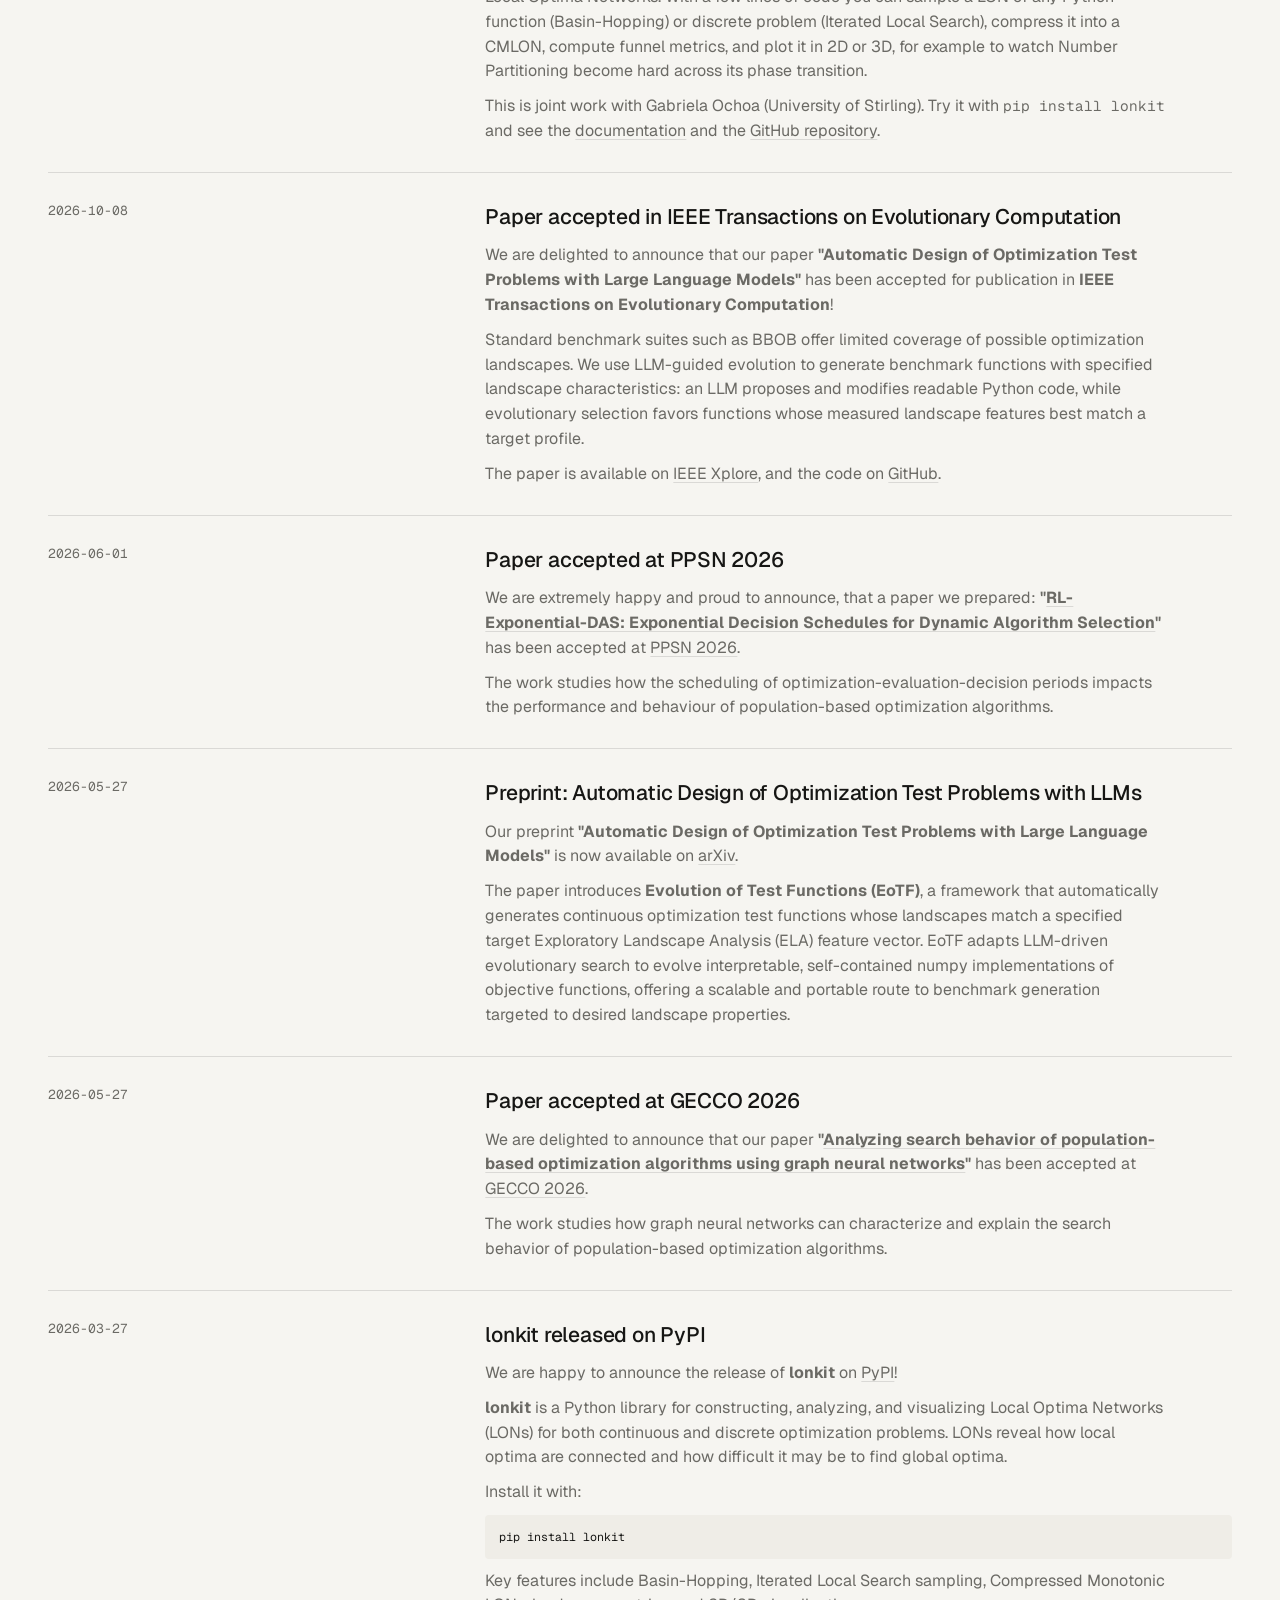
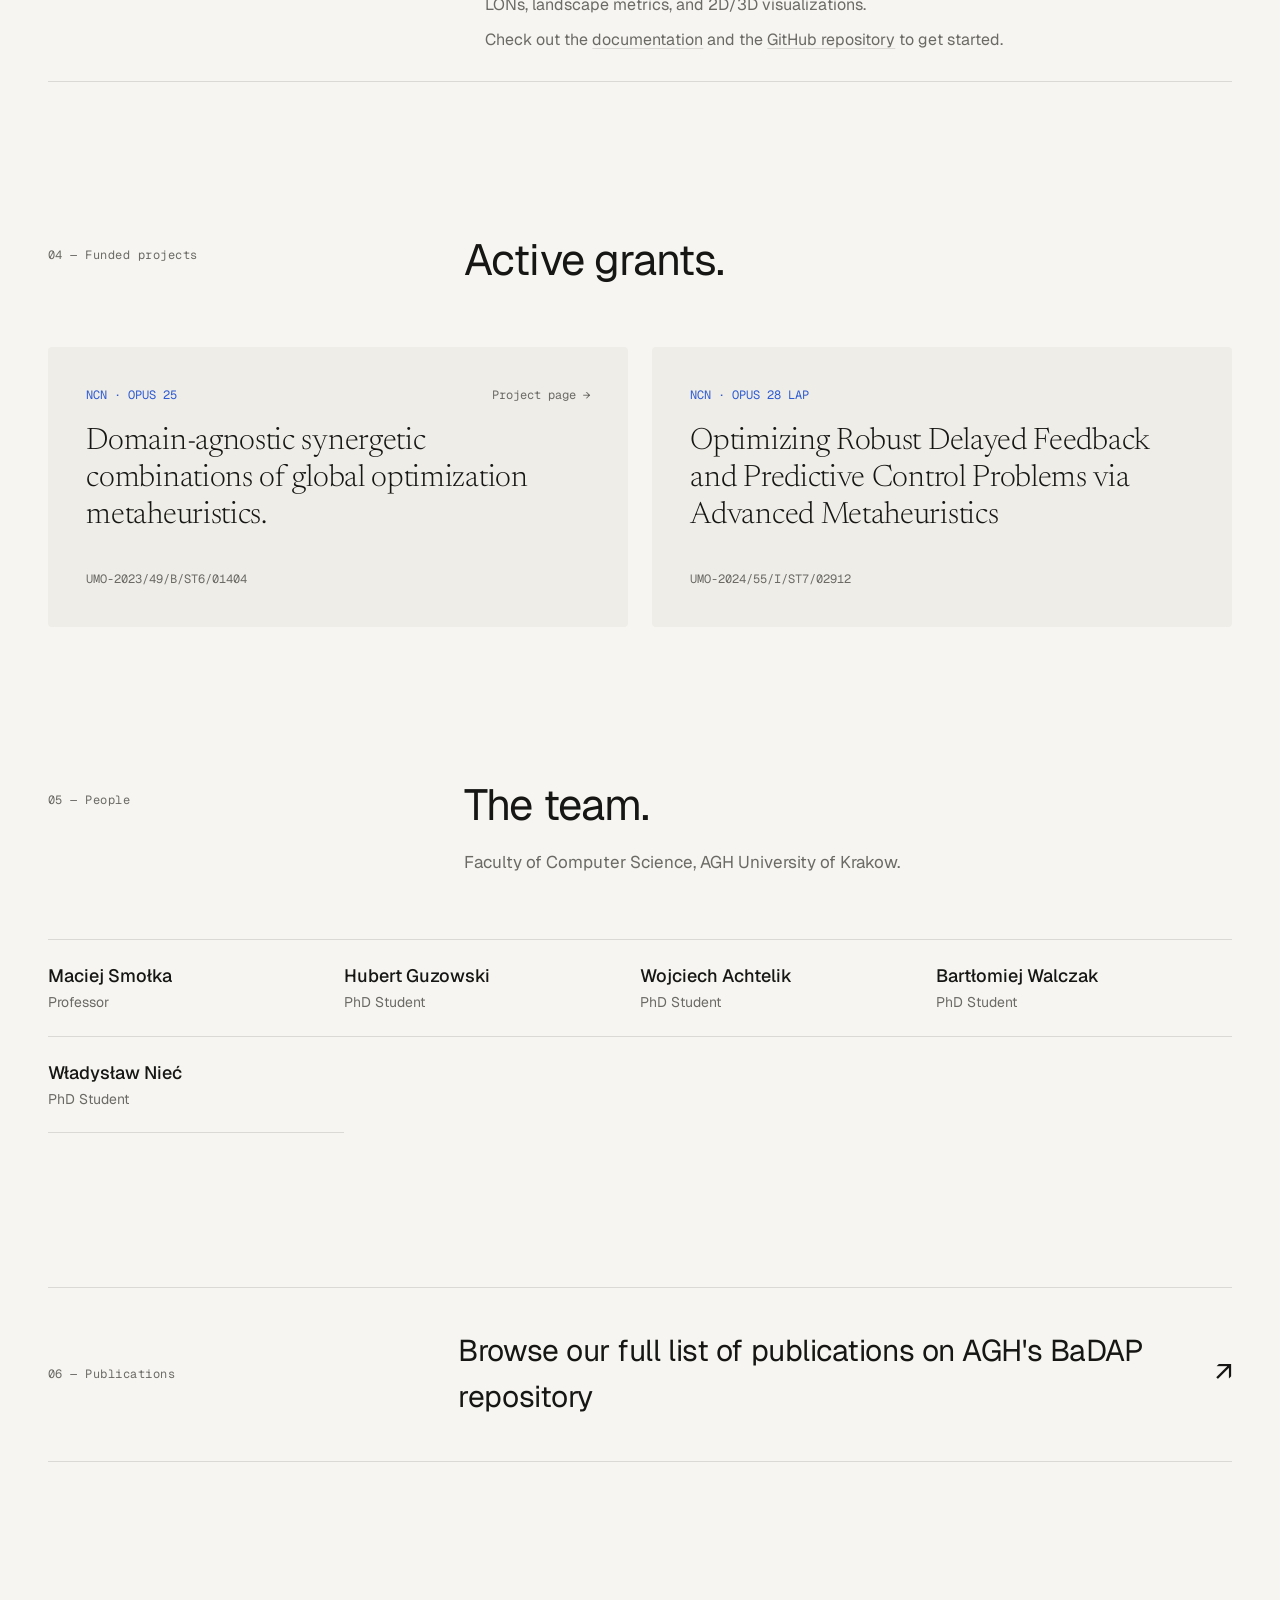
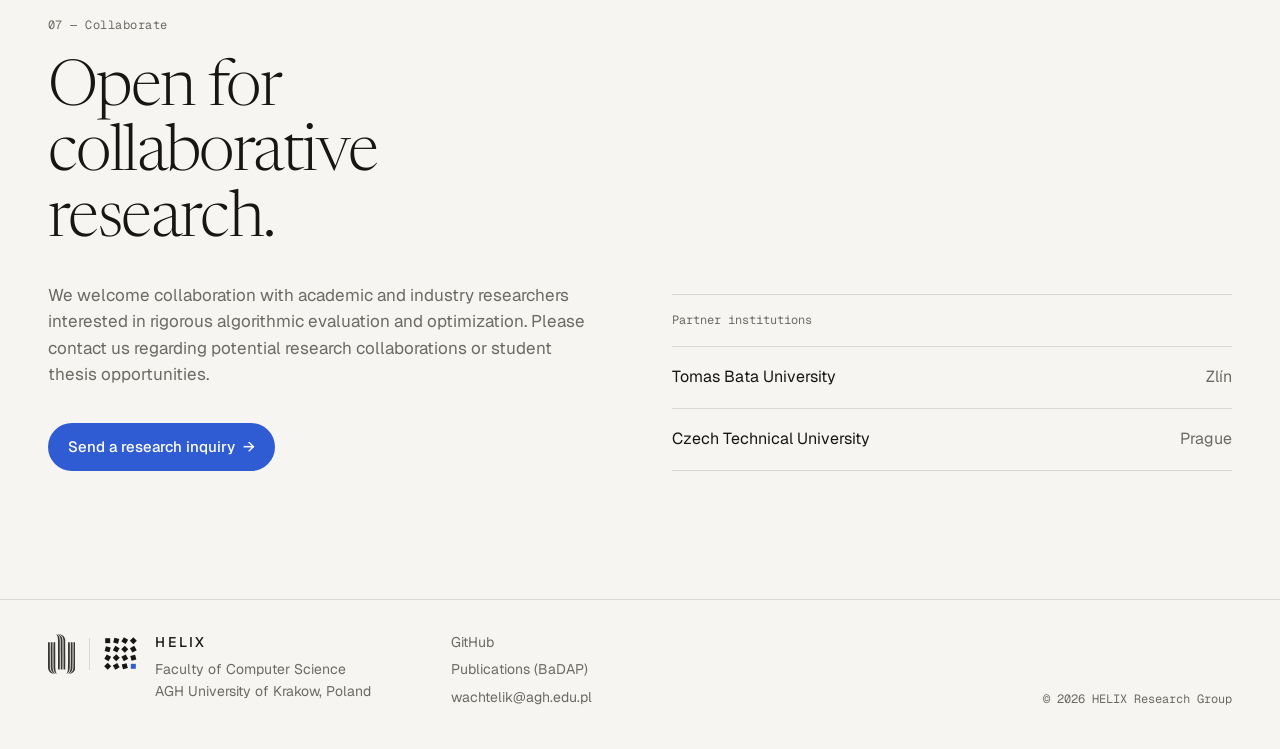
==== commit 37793108: "Add Nov 2026 news: lonkit on the cover of SIGEVOlution 19(4)" ====
--- a/index.html
+++ b/index.html
@@ -305,6 +305,18 @@
       <!-- Pre-rendered from announcements/*.md so search engines and AI crawlers can read it without JS.
            New entries added only to announcements/index.json are appended by main.js. -->
       <ol class="list" id="news-list" reversed>
+        <li class="row" data-file="2026-11-27-lonkit-sigevolution.md">
+          <time class="row-date" datetime="2026-11-27">2026-11-27</time>
+          <article class="news-body">
+            <h3 class="row-title">lonkit on the cover of SIGEVOlution</h3>
+            <p>Our work made it into the November 2026 issue of <strong>SIGEVOlution</strong>, the newsletter of ACM SIGEVO (Volume 19, Issue 4)!</p>
+            <p>The <a href="https://evolution.sigevo.org/issues/HTML/sigevolution-19-4/index.html#About_the_Cover" target="_blank" rel="noopener">cover of the issue</a> was created with <strong>lonkit</strong>. It shows how the fitness landscape of Number Partitioning changes across three instances of increasing difficulty: a single global funnel breaks up into many competing funnels.</p>
+            <figure class="news-media">
+              <img src="assets/news/2026-11-sigevolution-cover-800.webp" srcset="assets/news/2026-11-sigevolution-cover-800.webp 800w, assets/news/2026-11-sigevolution-cover-1600.webp 1600w" sizes="(max-width: 760px) calc(100vw - 32px), 680px" width="800" height="400" alt="Local Optima Networks of three Number Partitioning instances of increasing difficulty, made with lonkit for the SIGEVOlution cover" loading="lazy" decoding="async">
+            </figure>
+            <p>The issue also features a short <a href="https://evolution.sigevo.org/issues/HTML/sigevolution-19-4/index.html#lonkit_Local_Optima_Networks_in_Python" target="_blank" rel="noopener">announcement of lonkit</a>, our open-source Python library for building, analyzing and visualizing Local Optima Networks.</p>
+          </article>
+        </li>
         <li class="row" data-file="2026-11-19-utb-zlin-workshop.md">
           <time class="row-date" datetime="2026-11-19">2026-11-19</time>
           <article class="news-body">
